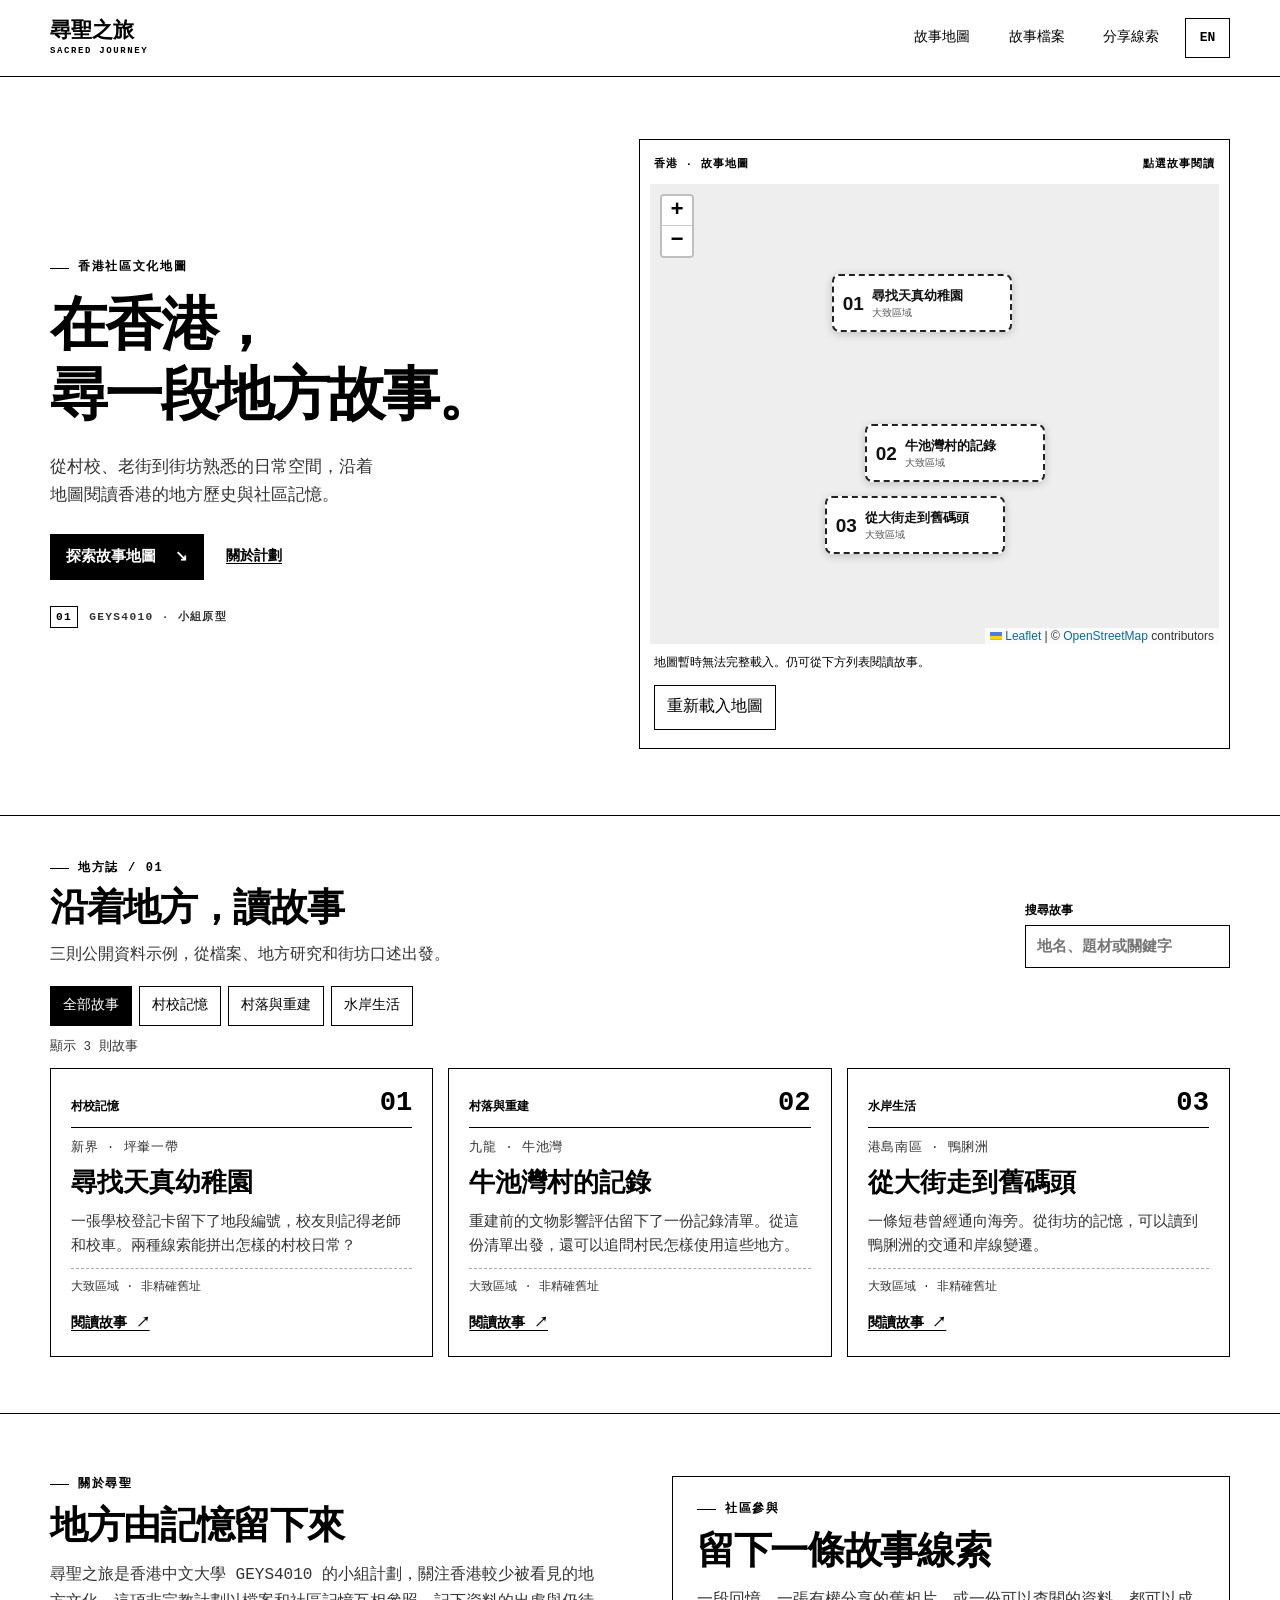
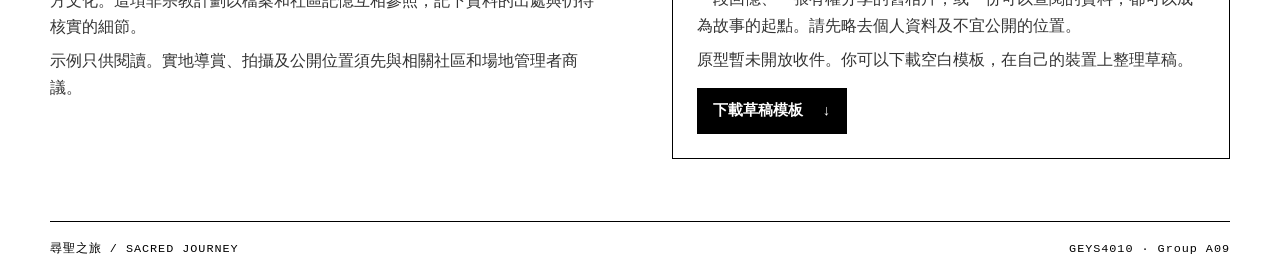
==== index.html @ 9078824d "Show sourced approximate story areas with readable map labels" ====
<!doctype html>
<html lang="zh-Hant-HK">
<head>
  <meta charset="utf-8">
  <meta name="viewport" content="width=device-width,initial-scale=1">
  <meta name="description" content="尋聖之旅以故事地圖記錄香港的地方歷史與社區記憶。">
  <title>尋聖之旅 · Sacred Journey</title>
  <link rel="stylesheet" href="./vendor/leaflet/leaflet.css?v=20261117-map3">
  <link rel="stylesheet" href="./styles.css?v=20261117-map3">
  <script src="./vendor/leaflet/leaflet.js?v=20261117-map3" defer></script>
  <script src="./app.js?v=20261117-map3" type="module"></script>
</head>
<body>
  <a class="skip" href="#main" data-copy="skip">跳至內容</a>
  <header class="site-header" id="top">
    <div class="wrap header-inner">
      <a class="brand" href="#top">
        <span>尋聖之旅<small>SACRED JOURNEY</small></span>
      </a>
      <nav aria-label="主要導覽">
        <a href="#map" data-copy="navMap">故事地圖</a>
        <a href="#stories" data-copy="navStories">故事檔案</a>
        <a href="#contribute" data-copy="navContribute">分享線索</a>
      </nav>
      <button id="language" class="language" type="button" lang="en">EN</button>
    </div>
  </header>
  <main id="main">
    <div id="home-view">
    <section class="hero wrap">
      <div class="hero-copy">
        <p class="eyebrow"><span></span><span data-copy="eyebrow">香港社區文化地圖</span></p>
        <h1 data-copy="headline">在香港，<br>尋一段地方故事。</h1>
        <p class="intro" data-copy="intro">從村校、老街到街坊熟悉的日常空間，沿着地圖閱讀香港的地方歷史與社區記憶。</p>
        <div class="actions">
          <a class="primary" href="#map"><span data-copy="explore">探索故事地圖</span><span aria-hidden="true">↘</span></a>
          <a class="text-link" href="#about" data-copy="navAbout">關於計劃</a>
        </div>
        <p class="edition"><span>01</span><span data-copy="edition">GEYS4010 · 小組原型</span></p>
      </div>
      <figure id="map" class="atlas">
        <figcaption><span data-copy="mapCaption">香港 · 故事地圖</span><span>點選故事閱讀</span></figcaption>
        <div id="interactive-map" class="map-area" aria-label="香港故事地圖"></div>
        <p id="map-status" role="status">正在載入地圖與故事…</p>
        <button id="map-retry" type="button" hidden>重新載入地圖</button>
        <div class="map-footer">
          <p data-copy="mapNote">只展示已核實並可公開的位置。</p>
          <span data-copy="mapLimit">僅供閱讀</span>
        </div>
      </figure>
    </section>
    <section id="stories" class="archive">
      <div class="wrap">
        <p class="eyebrow"><span></span><span data-copy="archiveLabel">地方誌 / 01</span></p>
        <div class="section-head">
          <div><h2 data-copy="storiesTitle">沿着地方，讀故事</h2><p data-copy="storiesIntro">三則公開資料示例，從檔案、地方研究和街坊口述出發。</p></div>
          <label class="search-label"><span data-copy="search">搜尋故事</span><input id="search" type="search" placeholder="地名、題材或關鍵字"></label>
        </div>
        <div id="filters" class="filters" role="group" aria-label="故事分類"></div>
        <p id="result-count" class="result-count" role="status"></p>
        <div id="cards" class="cards"></div>
        <noscript>請啟用 JavaScript 以使用地圖與故事檔案。 Enable JavaScript to explore the map and archive.</noscript>
      </div>
    </section>
    <div class="wrap closing">
      <section id="about">
        <p class="eyebrow"><span></span><span data-copy="aboutLabel">關於尋聖</span></p>
        <h2 data-copy="aboutTitle">地方由記憶留下來</h2>
        <p data-copy="aboutBody">尋聖之旅是香港中文大學 GEYS4010 的小組計劃，關注香港較少被看見的地方文化。這項非宗教計劃以檔案和社區記憶互相參照，記下資料的出處與仍待核實的細節。</p>
        <p data-copy="visit">示例只供閱讀。實地導賞、拍攝及公開位置須先與相關社區和場地管理者商議。</p>
      </section>
      <section id="contribute" class="contribute">
        <p class="eyebrow"><span></span><span data-copy="contributeLabel">社區參與</span></p>
        <h2 data-copy="contributeTitle">留下一條故事線索</h2>
        <p data-copy="contributeBody">一段回憶、一張有權分享的舊相片，或一份可以查閱的資料，都可以成為故事的起點。請先略去個人資料及不宜公開的位置。</p>
        <p data-copy="contributeStatus">原型暫未開放收件。你可以下載空白模板，在自己的裝置上整理草稿。</p>
        <a id="template" class="primary" href="./assets/story-template-zh.txt" download><span data-copy="download">下載草稿模板</span><span aria-hidden="true">↓</span></a>
      </section>
    </div>
    </div>
    <section id="detail-view" class="wrap detail-view" hidden tabindex="-1"></section>
  </main>
  <footer class="wrap footer"><span>尋聖之旅 / SACRED JOURNEY</span><span>GEYS4010 · Group A09</span></footer>
</body>
</html>
---- vendor/leaflet/leaflet.css ----
/* required styles */

.leaflet-pane,
.leaflet-tile,
.leaflet-marker-icon,
.leaflet-marker-shadow,
.leaflet-tile-container,
.leaflet-pane > svg,
.leaflet-pane > canvas,
.leaflet-zoom-box,
.leaflet-image-layer,
.leaflet-layer {
	position: absolute;
	left: 0;
	top: 0;
	}
.leaflet-container {
	overflow: hidden;
	}
.leaflet-tile,
.leaflet-marker-icon,
.leaflet-marker-shadow {
	-webkit-user-select: none;
	   -moz-user-select: none;
	        user-select: none;
	  -webkit-user-drag: none;
	}
/* Prevents IE11 from highlighting tiles in blue */
.leaflet-tile::selection {
	background: transparent;
}
/* Safari renders non-retina tile on retina better with this, but Chrome is worse */
.leaflet-safari .leaflet-tile {
	image-rendering: -webkit-optimize-contrast;
	}
/* hack that prevents hw layers "stretching" when loading new tiles */
.leaflet-safari .leaflet-tile-container {
	width: 1600px;
	height: 1600px;
	-webkit-transform-origin: 0 0;
	}
.leaflet-marker-icon,
.leaflet-marker-shadow {
	display: block;
	}
/* .leaflet-container svg: reset svg max-width decleration shipped in Joomla! (joomla.org) 3.x */
/* .leaflet-container img: map is broken in FF if you have max-width: 100% on tiles */
.leaflet-container .leaflet-overlay-pane svg {
	max-width: none !important;
	max-height: none !important;
	}
.leaflet-container .leaflet-marker-pane img,
.leaflet-container .leaflet-shadow-pane img,
.leaflet-container .leaflet-tile-pane img,
.leaflet-container img.leaflet-image-layer,
.leaflet-container .leaflet-tile {
	max-width: none !important;
	max-height: none !important;
	width: auto;
	padding: 0;
	}

.leaflet-container img.leaflet-tile {
	/* See: https://bugs.chromium.org/p/chromium/issues/detail?id=600120 */
	mix-blend-mode: plus-lighter;
}

.leaflet-container.leaflet-touch-zoom {
	-ms-touch-action: pan-x pan-y;
	touch-action: pan-x pan-y;
	}
.leaflet-container.leaflet-touch-drag {
	-ms-touch-action: pinch-zoom;
	/* Fallback for FF which doesn't support pinch-zoom */
	touch-action: none;
	touch-action: pinch-zoom;
}
.leaflet-container.leaflet-touch-drag.leaflet-touch-zoom {
	-ms-touch-action: none;
	touch-action: none;
}
.leaflet-container {
	-webkit-tap-highlight-color: transparent;
}
.leaflet-container a {
	-webkit-tap-highlight-color: rgba(51, 181, 229, 0.4);
}
.leaflet-tile {
	filter: inherit;
	visibility: hidden;
	}
.leaflet-tile-loaded {
	visibility: inherit;
	}
.leaflet-zoom-box {
	width: 0;
	height: 0;
	-moz-box-sizing: border-box;
	     box-sizing: border-box;
	z-index: 800;
	}
/* workaround for https://bugzilla.mozilla.org/show_bug.cgi?id=888319 */
.leaflet-overlay-pane svg {
	-moz-user-select: none;
	}

.leaflet-pane         { z-index: 400; }

.leaflet-tile-pane    { z-index: 200; }
.leaflet-overlay-pane { z-index: 400; }
.leaflet-shadow-pane  { z-index: 500; }
.leaflet-marker-pane  { z-index: 600; }
.leaflet-tooltip-pane   { z-index: 650; }
.leaflet-popup-pane   { z-index: 700; }

.leaflet-map-pane canvas { z-index: 100; }
.leaflet-map-pane svg    { z-index: 200; }

.leaflet-vml-shape {
	width: 1px;
	height: 1px;
	}
.lvml {
	behavior: url(#default#VML);
	display: inline-block;
	position: absolute;
	}


/* control positioning */

.leaflet-control {
	position: relative;
	z-index: 800;
	pointer-events: visiblePainted; /* IE 9-10 doesn't have auto */
	pointer-events: auto;
	}
.leaflet-top,
.leaflet-bottom {
	position: absolute;
	z-index: 1000;
	pointer-events: none;
	}
.leaflet-top {
	top: 0;
	}
.leaflet-right {
	right: 0;
	}
.leaflet-bottom {
	bottom: 0;
	}
.leaflet-left {
	left: 0;
	}
.leaflet-control {
	float: left;
	clear: both;
	}
.leaflet-right .leaflet-control {
	float: right;
	}
.leaflet-top .leaflet-control {
	margin-top: 10px;
	}
.leaflet-bottom .leaflet-control {
	margin-bottom: 10px;
	}
.leaflet-left .leaflet-control {
	margin-left: 10px;
	}
.leaflet-right .leaflet-control {
	margin-right: 10px;
	}


/* zoom and fade animations */

.leaflet-fade-anim .leaflet-popup {
	opacity: 0;
	-webkit-transition: opacity 0.2s linear;
	   -moz-transition: opacity 0.2s linear;
	        transition: opacity 0.2s linear;
	}
.leaflet-fade-anim .leaflet-map-pane .leaflet-popup {
	opacity: 1;
	}
.leaflet-zoom-animated {
	-webkit-transform-origin: 0 0;
	    -ms-transform-origin: 0 0;
	        transform-origin: 0 0;
	}
svg.leaflet-zoom-animated {
	will-change: transform;
}

.leaflet-zoom-anim .leaflet-zoom-animated {
	-webkit-transition: -webkit-transform 0.25s cubic-bezier(0,0,0.25,1);
	   -moz-transition:    -moz-transform 0.25s cubic-bezier(0,0,0.25,1);
	        transition:         transform 0.25s cubic-bezier(0,0,0.25,1);
	}
.leaflet-zoom-anim .leaflet-tile,
.leaflet-pan-anim .leaflet-tile {
	-webkit-transition: none;
	   -moz-transition: none;
	        transition: none;
	}

.leaflet-zoom-anim .leaflet-zoom-hide {
	visibility: hidden;
	}


/* cursors */

.leaflet-interactive {
	cursor: pointer;
	}
.leaflet-grab {
	cursor: -webkit-grab;
	cursor:    -moz-grab;
	cursor:         grab;
	}
.leaflet-crosshair,
.leaflet-crosshair .leaflet-interactive {
	cursor: crosshair;
	}
.leaflet-popup-pane,
.leaflet-control {
	cursor: auto;
	}
.leaflet-dragging .leaflet-grab,
.leaflet-dragging .leaflet-grab .leaflet-interactive,
.leaflet-dragging .leaflet-marker-draggable {
	cursor: move;
	cursor: -webkit-grabbing;
	cursor:    -moz-grabbing;
	cursor:         grabbing;
	}

/* marker & overlays interactivity */
.leaflet-marker-icon,
.leaflet-marker-shadow,
.leaflet-image-layer,
.leaflet-pane > svg path,
.leaflet-tile-container {
	pointer-events: none;
	}

.leaflet-marker-icon.leaflet-interactive,
.leaflet-image-layer.leaflet-interactive,
.leaflet-pane > svg path.leaflet-interactive,
svg.leaflet-image-layer.leaflet-interactive path {
	pointer-events: visiblePainted; /* IE 9-10 doesn't have auto */
	pointer-events: auto;
	}

/* visual tweaks */

.leaflet-container {
	background: #ddd;
	outline-offset: 1px;
	}
.leaflet-container a {
	color: #0078A8;
	}
.leaflet-zoom-box {
	border: 2px dotted #38f;
	background: rgba(255,255,255,0.5);
	}


/* general typography */
.leaflet-container {
	font-family: "Helvetica Neue", Arial, Helvetica, sans-serif;
	font-size: 12px;
	font-size: 0.75rem;
	line-height: 1.5;
	}


/* general toolbar styles */

.leaflet-bar {
	box-shadow: 0 1px 5px rgba(0,0,0,0.65);
	border-radius: 4px;
	}
.leaflet-bar a {
	background-color: #fff;
	border-bottom: 1px solid #ccc;
	width: 26px;
	height: 26px;
	line-height: 26px;
	display: block;
	text-align: center;
	text-decoration: none;
	color: black;
	}
.leaflet-bar a,
.leaflet-control-layers-toggle {
	background-position: 50% 50%;
	background-repeat: no-repeat;
	display: block;
	}
.leaflet-bar a:hover,
.leaflet-bar a:focus {
	background-color: #f4f4f4;
	}
.leaflet-bar a:first-child {
	border-top-left-radius: 4px;
	border-top-right-radius: 4px;
	}
.leaflet-bar a:last-child {
	border-bottom-left-radius: 4px;
	border-bottom-right-radius: 4px;
	border-bottom: none;
	}
.leaflet-bar a.leaflet-disabled {
	cursor: default;
	background-color: #f4f4f4;
	color: #bbb;
	}

.leaflet-touch .leaflet-bar a {
	width: 30px;
	height: 30px;
	line-height: 30px;
	}
.leaflet-touch .leaflet-bar a:first-child {
	border-top-left-radius: 2px;
	border-top-right-radius: 2px;
	}
.leaflet-touch .leaflet-bar a:last-child {
	border-bottom-left-radius: 2px;
	border-bottom-right-radius: 2px;
	}

/* zoom control */

.leaflet-control-zoom-in,
.leaflet-control-zoom-out {
	font: bold 18px 'Lucida Console', Monaco, monospace;
	text-indent: 1px;
	}

.leaflet-touch .leaflet-control-zoom-in, .leaflet-touch .leaflet-control-zoom-out  {
	font-size: 22px;
	}


/* layers control */

.leaflet-control-layers {
	box-shadow: 0 1px 5px rgba(0,0,0,0.4);
	background: #fff;
	border-radius: 5px;
	}
.leaflet-control-layers-toggle {
	background-image: url(images/layers.png);
	width: 36px;
	height: 36px;
	}
.leaflet-retina .leaflet-control-layers-toggle {
	background-image: url(images/layers-2x.png);
	background-size: 26px 26px;
	}
.leaflet-touch .leaflet-control-layers-toggle {
	width: 44px;
	height: 44px;
	}
.leaflet-control-layers .leaflet-control-layers-list,
.leaflet-control-layers-expanded .leaflet-control-layers-toggle {
	display: none;
	}
.leaflet-control-layers-expanded .leaflet-control-layers-list {
	display: block;
	position: relative;
	}
.leaflet-control-layers-expanded {
	padding: 6px 10px 6px 6px;
	color: #333;
	background: #fff;
	}
.leaflet-control-layers-scrollbar {
	overflow-y: scroll;
	overflow-x: hidden;
	padding-right: 5px;
	}
.leaflet-control-layers-selector {
	margin-top: 2px;
	position: relative;
	top: 1px;
	}
.leaflet-control-layers label {
	display: block;
	font-size: 13px;
	font-size: 1.08333em;
	}
.leaflet-control-layers-separator {
	height: 0;
	border-top: 1px solid #ddd;
	margin: 5px -10px 5px -6px;
	}

/* Default icon URLs */
.leaflet-default-icon-path { /* used only in path-guessing heuristic, see L.Icon.Default */
	background-image: url(images/marker-icon.png);
	}


/* attribution and scale controls */

.leaflet-container .leaflet-control-attribution {
	background: #fff;
	background: rgba(255, 255, 255, 0.8);
	margin: 0;
	}
.leaflet-control-attribution,
.leaflet-control-scale-line {
	padding: 0 5px;
	color: #333;
	line-height: 1.4;
	}
.leaflet-control-attribution a {
	text-decoration: none;
	}
.leaflet-control-attribution a:hover,
.leaflet-control-attribution a:focus {
	text-decoration: underline;
	}
.leaflet-attribution-flag {
	display: inline !important;
	vertical-align: baseline !important;
	width: 1em;
	height: 0.6669em;
	}
.leaflet-left .leaflet-control-scale {
	margin-left: 5px;
	}
.leaflet-bottom .leaflet-control-scale {
	margin-bottom: 5px;
	}
.leaflet-control-scale-line {
	border: 2px solid #777;
	border-top: none;
	line-height: 1.1;
	padding: 2px 5px 1px;
	white-space: nowrap;
	-moz-box-sizing: border-box;
	     box-sizing: border-box;
	background: rgba(255, 255, 255, 0.8);
	text-shadow: 1px 1px #fff;
	}
.leaflet-control-scale-line:not(:first-child) {
	border-top: 2px solid #777;
	border-bottom: none;
	margin-top: -2px;
	}
.leaflet-control-scale-line:not(:first-child):not(:last-child) {
	border-bottom: 2px solid #777;
	}

.leaflet-touch .leaflet-control-attribution,
.leaflet-touch .leaflet-control-layers,
.leaflet-touch .leaflet-bar {
	box-shadow: none;
	}
.leaflet-touch .leaflet-control-layers,
.leaflet-touch .leaflet-bar {
	border: 2px solid rgba(0,0,0,0.2);
	background-clip: padding-box;
	}


/* popup */

.leaflet-popup {
	position: absolute;
	text-align: center;
	margin-bottom: 20px;
	}
.leaflet-popup-content-wrapper {
	padding: 1px;
	text-align: left;
	border-radius: 12px;
	}
.leaflet-popup-content {
	margin: 13px 24px 13px 20px;
	line-height: 1.3;
	font-size: 13px;
	font-size: 1.08333em;
	min-height: 1px;
	}
.leaflet-popup-content p {
	margin: 17px 0;
	margin: 1.3em 0;
	}
.leaflet-popup-tip-container {
	width: 40px;
	height: 20px;
	position: absolute;
	left: 50%;
	margin-top: -1px;
	margin-left: -20px;
	overflow: hidden;
	pointer-events: none;
	}
.leaflet-popup-tip {
	width: 17px;
	height: 17px;
	padding: 1px;

	margin: -10px auto 0;
	pointer-events: auto;

	-webkit-transform: rotate(45deg);
	   -moz-transform: rotate(45deg);
	    -ms-transform: rotate(45deg);
	        transform: rotate(45deg);
	}
.leaflet-popup-content-wrapper,
.leaflet-popup-tip {
	background: white;
	color: #333;
	box-shadow: 0 3px 14px rgba(0,0,0,0.4);
	}
.leaflet-container a.leaflet-popup-close-button {
	position: absolute;
	top: 0;
	right: 0;
	border: none;
	text-align: center;
	width: 24px;
	height: 24px;
	font: 16px/24px Tahoma, Verdana, sans-serif;
	color: #757575;
	text-decoration: none;
	background: transparent;
	}
.leaflet-container a.leaflet-popup-close-button:hover,
.leaflet-container a.leaflet-popup-close-button:focus {
	color: #585858;
	}
.leaflet-popup-scrolled {
	overflow: auto;
	}

.leaflet-oldie .leaflet-popup-content-wrapper {
	-ms-zoom: 1;
	}
.leaflet-oldie .leaflet-popup-tip {
	width: 24px;
	margin: 0 auto;

	-ms-filter: "progid:DXImageTransform.Microsoft.Matrix(M11=0.70710678, M12=0.70710678, M21=-0.70710678, M22=0.70710678)";
	filter: progid:DXImageTransform.Microsoft.Matrix(M11=0.70710678, M12=0.70710678, M21=-0.70710678, M22=0.70710678);
	}

.leaflet-oldie .leaflet-control-zoom,
.leaflet-oldie .leaflet-control-layers,
.leaflet-oldie .leaflet-popup-content-wrapper,
.leaflet-oldie .leaflet-popup-tip {
	border: 1px solid #999;
	}


/* div icon */

.leaflet-div-icon {
	background: #fff;
	border: 1px solid #666;
	}


/* Tooltip */
/* Base styles for the element that has a tooltip */
.leaflet-tooltip {
	position: absolute;
	padding: 6px;
	background-color: #fff;
	border: 1px solid #fff;
	border-radius: 3px;
	color: #222;
	white-space: nowrap;
	-webkit-user-select: none;
	-moz-user-select: none;
	-ms-user-select: none;
	user-select: none;
	pointer-events: none;
	box-shadow: 0 1px 3px rgba(0,0,0,0.4);
	}
.leaflet-tooltip.leaflet-interactive {
	cursor: pointer;
	pointer-events: auto;
	}
.leaflet-tooltip-top:before,
.leaflet-tooltip-bottom:before,
.leaflet-tooltip-left:before,
.leaflet-tooltip-right:before {
	position: absolute;
	pointer-events: none;
	border: 6px solid transparent;
	background: transparent;
	content: "";
	}

/* Directions */

.leaflet-tooltip-bottom {
	margin-top: 6px;
}
.leaflet-tooltip-top {
	margin-top: -6px;
}
.leaflet-tooltip-bottom:before,
.leaflet-tooltip-top:before {
	left: 50%;
	margin-left: -6px;
	}
.leaflet-tooltip-top:before {
	bottom: 0;
	margin-bottom: -12px;
	border-top-color: #fff;
	}
.leaflet-tooltip-bottom:before {
	top: 0;
	margin-top: -12px;
	margin-left: -6px;
	border-bottom-color: #fff;
	}
.leaflet-tooltip-left {
	margin-left: -6px;
}
.leaflet-tooltip-right {
	margin-left: 6px;
}
.leaflet-tooltip-left:before,
.leaflet-tooltip-right:before {
	top: 50%;
	margin-top: -6px;
	}
.leaflet-tooltip-left:before {
	right: 0;
	margin-right: -12px;
	border-left-color: #fff;
	}
.leaflet-tooltip-right:before {
	left: 0;
	margin-left: -12px;
	border-right-color: #fff;
	}

/* Printing */

@media print {
	/* Prevent printers from removing background-images of controls. */
	.leaflet-control {
		-webkit-print-color-adjust: exact;
		print-color-adjust: exact;
		}
	}
---- styles.css ----
:root {
  color-scheme: light;
  --paper: #fff;
  --ink: #000;
  --muted: #333;
  --green: #000;
  --rust: #000;
  --line: #000;
  --serif: ui-monospace, "SF Mono", Menlo, "PingFang TC", monospace;
  --sans: ui-monospace, "SF Mono", Menlo, "PingFang TC", monospace;
}
* { box-sizing: border-box; }
html { scroll-behavior: smooth; }
body { margin: 0; background: var(--paper); color: var(--ink); font: 16px/1.65 var(--sans); }
h1, h2, h3, p, figure { margin: 0; }
h1, h2, h3 { font-family: var(--serif); line-height: 1.22; }
a { color: inherit; text-underline-offset: .24em; }
a:hover { color: var(--rust); }
button, input { font: inherit; color: inherit; }
button { cursor: pointer; }
:focus-visible { outline: 3px solid var(--rust); outline-offset: 4px; }
.wrap { width: min(1240px, calc(100% - 100px)); margin-inline: auto; }
.skip { position: fixed; left: 1rem; top: -5rem; z-index: 3; background: white; padding: .5rem; }
.skip:focus { top: 1rem; }
.site-header { border-bottom: 1px solid var(--line); }
.header-inner { display: flex; align-items: center; gap: 26px; min-height: 76px; }
.brand { display: flex; gap: 10px; align-items: center; margin-right: auto; font: bold 21px/1 var(--serif); text-decoration: none; }
.brand small { display: block; margin-top: 5px; font: 700 9px/1 var(--sans); letter-spacing: .18em; }
nav { display: flex; align-items: center; gap: clamp(16px, 3vw, 46px); font-size: .9rem; }
nav a { text-decoration: none; }
.language { min-width: 45px; min-height: 40px; border: 1px solid var(--line); border-radius: 0; background: transparent; font-weight: 700; font-size: .81rem; }
.language:hover, .filters button:hover { border-color: var(--green); }
.hero { padding-block: 62px 66px; display: grid; align-items: center; gap: clamp(28px, 4vw, 68px); grid-template-columns: 1fr 1.1fr; }
.eyebrow { display: flex; align-items: center; gap: 9px; font: 700 .75rem/1.45 var(--sans); letter-spacing: .14em; color: var(--rust); }
.eyebrow > span:first-child { width: 19px; height: 1px; background: currentColor; flex: none; }
h1 { font-size: clamp(2.1rem, 4.5vw, 4.45rem); letter-spacing: -.045em; margin-block: 17px 20px; white-space: pre-line; }
:lang(en) h1 { font-size: clamp(2.8rem, 5.8vw, 5.65rem); line-height: .99; }
.intro { color: var(--muted); max-width: 33ch; font-size: clamp(1rem, 1.3vw, 1.17rem); }
.actions { display: flex; align-items: center; gap: 22px; flex-wrap: wrap; margin-block: 25px 26px; }
.primary { display: inline-flex; align-items: center; justify-content: space-between; gap: 19px; min-height: 46px; background: var(--green); color: #fff; border-radius: 0; padding: 9px 16px; text-decoration: none; font-size: .92rem; font-weight: 660; }
.primary:hover { background: #333; color: white; }
.text-link { font-weight: 640; font-size: .9rem; }
.edition { display: flex; gap: 11px; align-items: center; color: var(--muted); font: 650 .7rem/1.45 var(--sans); letter-spacing: .12em; }
.edition span:first-child { color: var(--rust); border: 1px solid var(--line); padding: 2px 5px; }
.atlas { border: 1px solid #000; border-radius: 0; padding: 10px; background: #fff; box-shadow: none; }
.atlas figcaption, .map-footer { display: flex; justify-content: space-between; align-items: center; gap: 12px; padding: 5px 4px 11px; font-size: .7rem; font-weight: 700; letter-spacing: .09em; }
.map-area { position: relative; background: #fff; }
.map-area img { display: block; width: 100%; height: auto; }
.map-footer { padding-block: 10px 3px; letter-spacing: .04em; font-weight: 550; color: var(--muted); }
.map-footer > span { text-align: end; }
.region, .north-arrow { position: absolute; font-size: clamp(.65rem, 1.1vw, .84rem); font-weight: 720; color: #000; text-shadow: 0 0 3px #fff; }
.north { top: 17%; left: 33%; }
.central { top: 47%; left: 53%; }
.island { top: 75%; left: 65%; }
.water { top: 65%; left: 39%; font-style: italic; }
.north-arrow { top: 5%; right: 4%; text-align: center; line-height: 1.2; }
.pin { position: absolute; left: var(--x); top: var(--y); transform: translate(-50%, -50%); display: grid; place-items: center; width: 38px; height: 38px; border: 2px solid #fff; border-radius: 50%; background: var(--rust); color: white; text-decoration: none; font: 700 .78rem/1 var(--sans); box-shadow: none; }
.pin:hover { background: var(--green); color: white; }
.archive { padding-block: 44px 56px; border-block: 1px solid #000; background: #fff; }
.section-head { display: flex; justify-content: space-between; gap: 24px; align-items: end; margin-top: 10px; }
h2 { font-size: clamp(1.75rem, 3vw, 2.8rem); letter-spacing: -.035em; }
.section-head p, .closing p:not(.eyebrow) { color: var(--muted); margin-top: 8px; }
.search-label { display: grid; gap: 4px; font-size: .77rem; font-weight: 650; }
input { width: min(19rem, 100%); min-height: 43px; border: 1px solid #000; border-radius: 0; padding: .45rem .7rem; background: #fff; font-size: .93rem; }
.filters { display: flex; flex-wrap: wrap; gap: 7px; margin-top: 18px; }
.filters button { border: 1px solid #000; border-radius: 0; background: transparent; padding: 6px 12px; min-height: 40px; font-size: .85rem; }
.filters button[aria-pressed="true"] { background: var(--green); border-color: var(--green); color: #fff; }
.result-count { margin-block: 11px 10px; font-size: .79rem; color: var(--muted); }
.cards { display: grid; grid-template-columns: repeat(3, minmax(0, 1fr)); gap: 15px; }
.story-card { display: flex; flex-direction: column; gap: 10px; background: #fff; border: 1px solid var(--line); border-radius: 0; padding: 20px; }
.story-card h3 { font-size: clamp(1.25rem, 2vw, 1.8rem); }
.story-card h3 a { text-decoration: none; }
.story-card > p:not(.area) { color: var(--muted); font-size: .92rem; }
.card-top { display: flex; justify-content: space-between; gap: 6px; align-items: baseline; border-bottom: 1px solid var(--line); padding-bottom: 9px; color: var(--rust); font-size: .78rem; font-weight: 700; }
.card-top span:last-child { font: bold 1.7rem/1 var(--serif); }
.area { color: var(--muted); font-size: .79rem; letter-spacing: .06em; }
.read { align-self: start; margin-top: auto; padding-top: 4px; font-size: .9rem; font-weight: 680; }
.closing { padding-block: 62px; display: grid; grid-template-columns: 1fr 1fr; gap: clamp(28px, 5vw, 90px); }
.closing h2 { margin-block: 12px 10px; }
.contribute { padding: 24px; border: 1px solid var(--line); border-radius: 0; background: #fff; }
.contribute .primary { margin-top: 14px; }
.footer { border-top: 1px solid var(--line); padding-block: 18px; display: flex; justify-content: space-between; gap: 10px; flex-wrap: wrap; font-size: .74rem; letter-spacing: .08em; }
dialog { width: min(630px, calc(100% - 28px)); max-height: calc(100% - 32px); border: 1px solid var(--line); border-radius: 0; background: var(--paper); color: var(--ink); padding: 0; }
dialog::backdrop { background: #000000b8; }
.dialog-inner { padding: clamp(20px, 5vw, 36px); }
.dialog-inner form { display: flex; justify-content: end; }
.close { background: transparent; border: 1px solid var(--line); border-radius: 0; padding: 6px 12px; min-height: 40px; }
#story-content > * + * { margin-top: 12px; }
.story-summary { font-weight: 650; }
.evidence { border-top: 1px solid var(--line); padding-top: 12px; }
.evidence h3 { font-size: 1.08rem; }
.evidence p { color: var(--muted); margin-top: 5px; }
.evidence a { display: inline-block; margin-top: 4px; }
@media (max-width: 930px) {
  .wrap { width: calc(100% - 48px); }
  .hero { gap: 25px; padding-block: 42px; }
}
@media (max-width: 720px) {
  .wrap { width: calc(100% - 32px); }
  .header-inner { display: grid; grid-template-columns: 1fr auto; gap: 8px; padding-block: 10px 8px; }
  .header-inner nav { grid-row: 2; grid-column: 1 / -1; padding-block: 4px; }
  .language { grid-row: 1; grid-column: 2; }
  .hero, .closing { grid-template-columns: 1fr; }
  .hero { padding-block: 33px; }
  .map-footer { font-size: .67rem; }
  .section-head { align-items: start; flex-direction: column; gap: 12px; }
  .search-label { width: 100%; }
  input { width: 100%; }
  .cards { grid-template-columns: 1fr; }
  .closing { padding-block: 35px; }
}
@media (prefers-reduced-motion: reduce) {
  html { scroll-behavior: auto; }
}

/* First map upgrade: retain the monochrome identity, never recolour map attribution. */
[hidden] { display: none !important; }
#interactive-map { height: 370px; width: 100%; z-index: 0; background: #eee; }
#interactive-map img { max-width: none; }
#map-status { padding: 10px 4px 3px; font-size: .8rem; }
#map-retry { margin: 8px 4px; padding: 8px 12px; border: 1px solid; background: white; }
.story-marker { border: 2px solid white; border-radius: 50%; background: #000; color: white; display: grid; place-items: center; font-weight: bold; box-shadow: 0 0 0 1px black; }
.story-marker.is-muted { background: #fff; color: #555; border-color: #555; box-shadow: none; }
.location-status { font-size: .75rem !important; border-top: 1px dashed #aaa; padding-top: 9px; }
.detail-view { max-width: 850px; padding-block: 38px 60px; }
.detail-view > * + * { margin-top: 20px; }
.detail-view h1, :lang(en) .detail-view h1 { font-size: clamp(2rem, 5vw, 3.5rem); line-height: 1.15; }
.detail-view h2 { font-size: 1.25rem; }
.detail-view .evidence { padding-top: 20px; }
.detail-view p, .detail-view a { overflow-wrap: anywhere; }
.leaflet-control-attribution { font-family: sans-serif; }
.leaflet-control-attribution a { color: #076ca1; }
@media(max-width:720px) { #interactive-map { height: 330px; } .leaflet-control-attribution { font-size: 10px; } }

/* Story-first presentation: keep legal attribution and zoom controls readable. */
#interactive-map { height:460px; }
#interactive-map .leaflet-tile-pane { filter:grayscale(1) saturate(0) opacity(.55); }
.story-label { display:flex; gap:8px; align-items:center; padding:6px 9px; background:#fff; color:#111; border:2px dashed #222; border-radius:7px; box-shadow:0 2px 8px #0003; line-height:1.25; }
.story-label b { font-size:19px; }
.story-label span { font-size:13px; text-align:left; }
.story-label small { display:block; font-size:10px; font-weight:400; margin-top:3px; color:#555; }
.story-label.is-muted { opacity:.45; }
.map-footer { display:none; }
#map-status { font-size:12px; font-weight:400; }
@media(max-width:720px) { #interactive-map { height:440px; } .atlas { padding:5px; } }
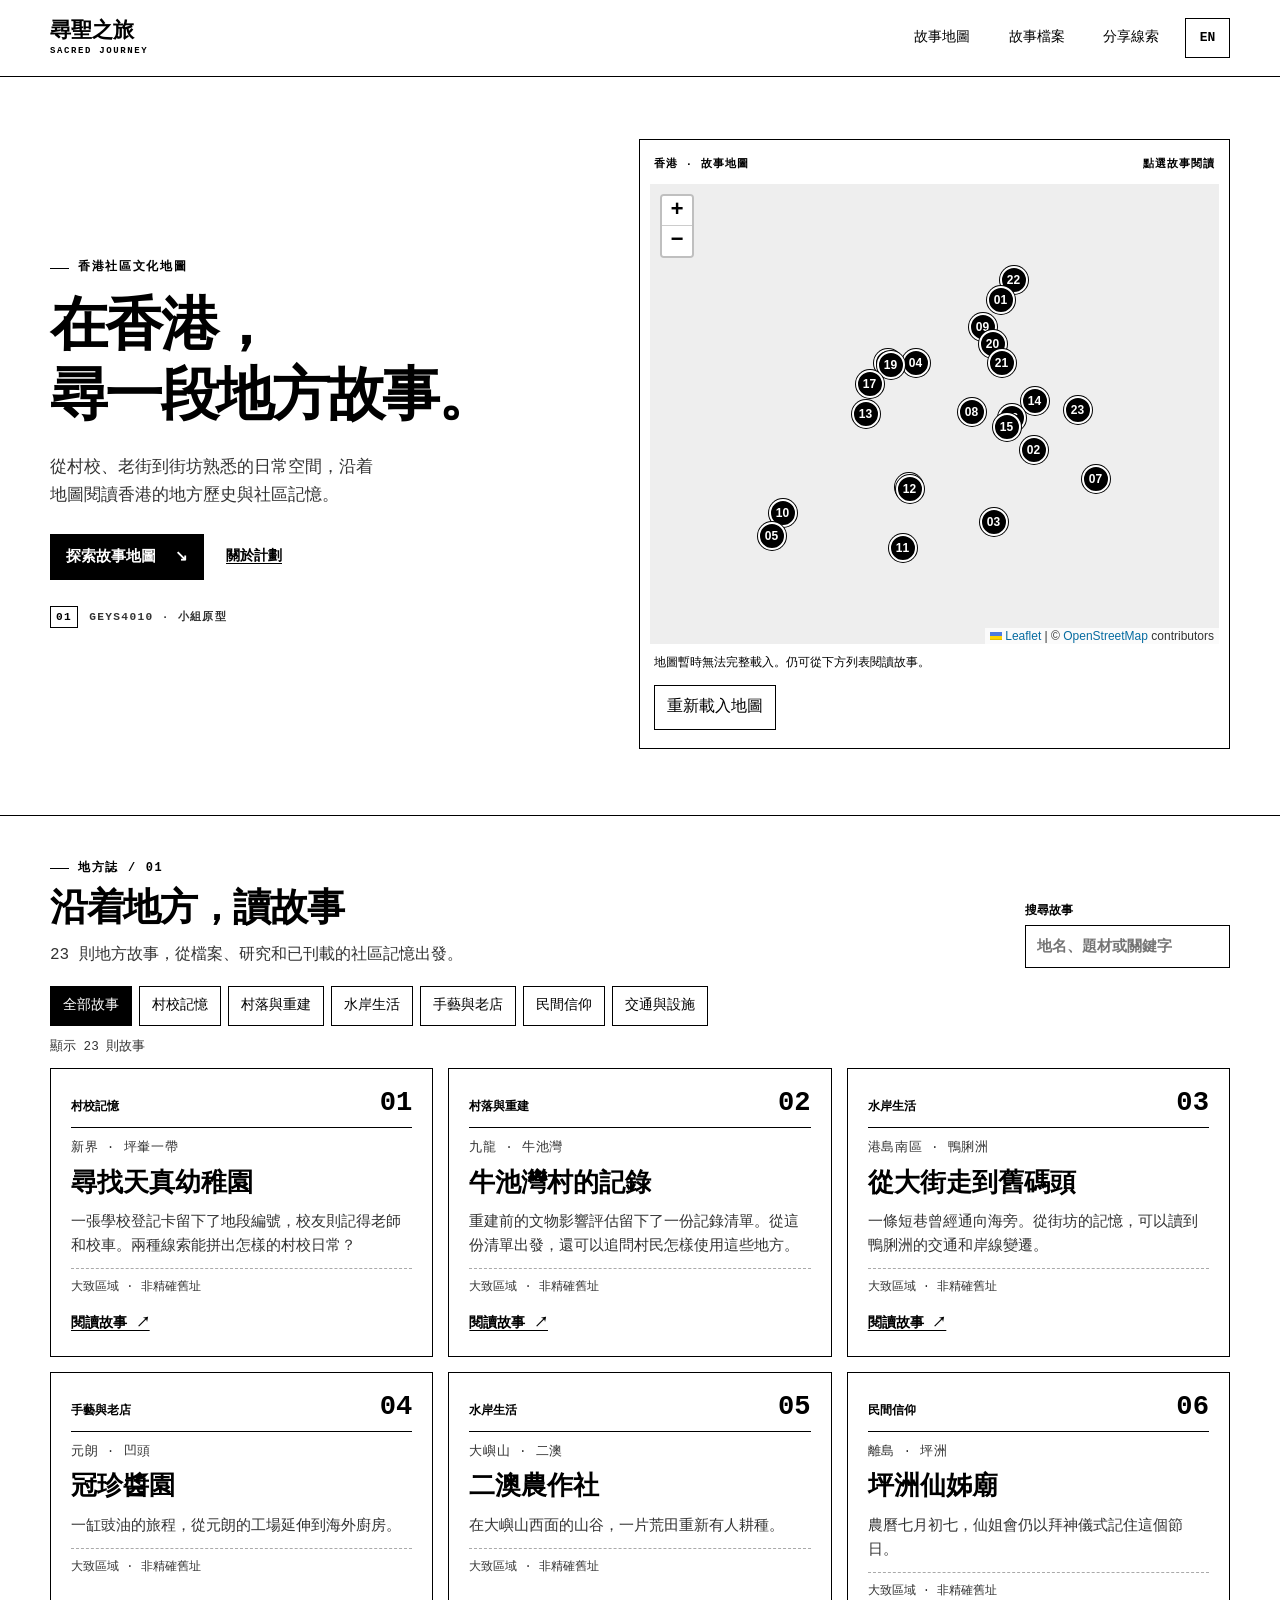
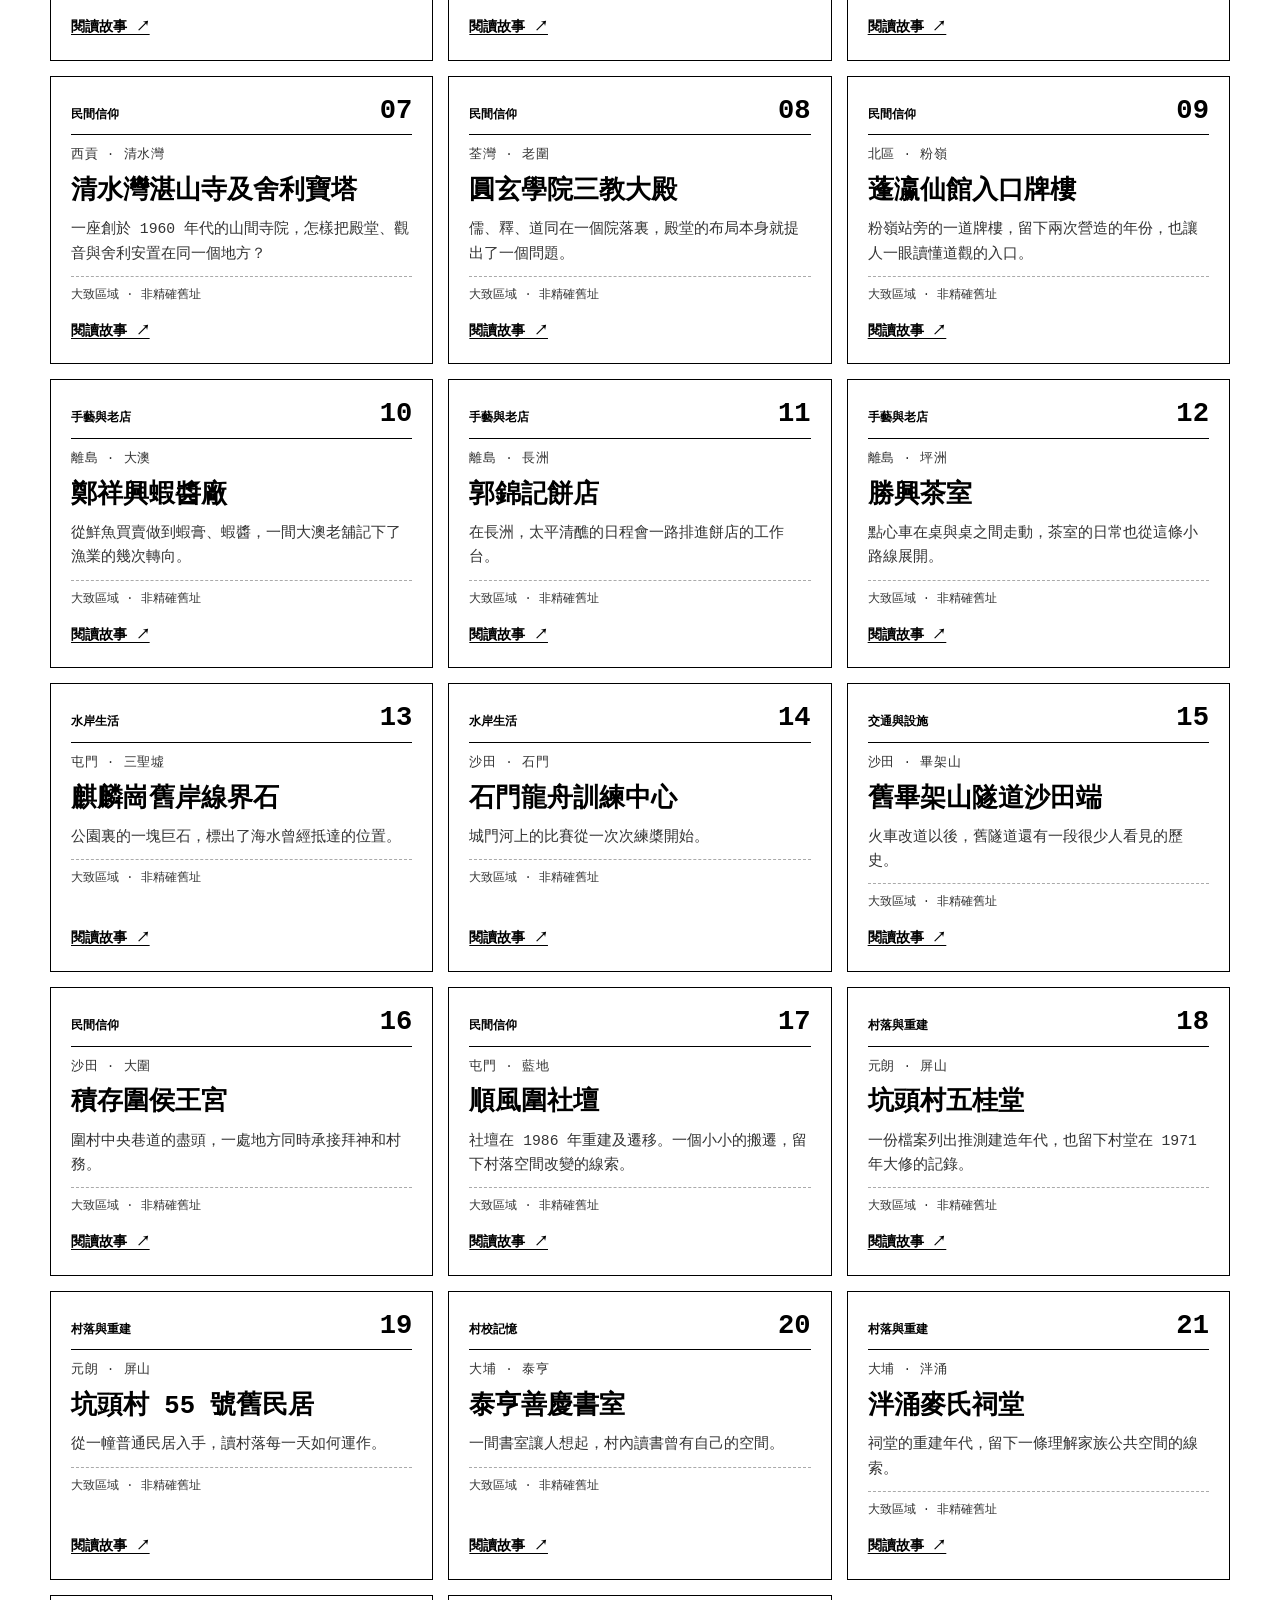
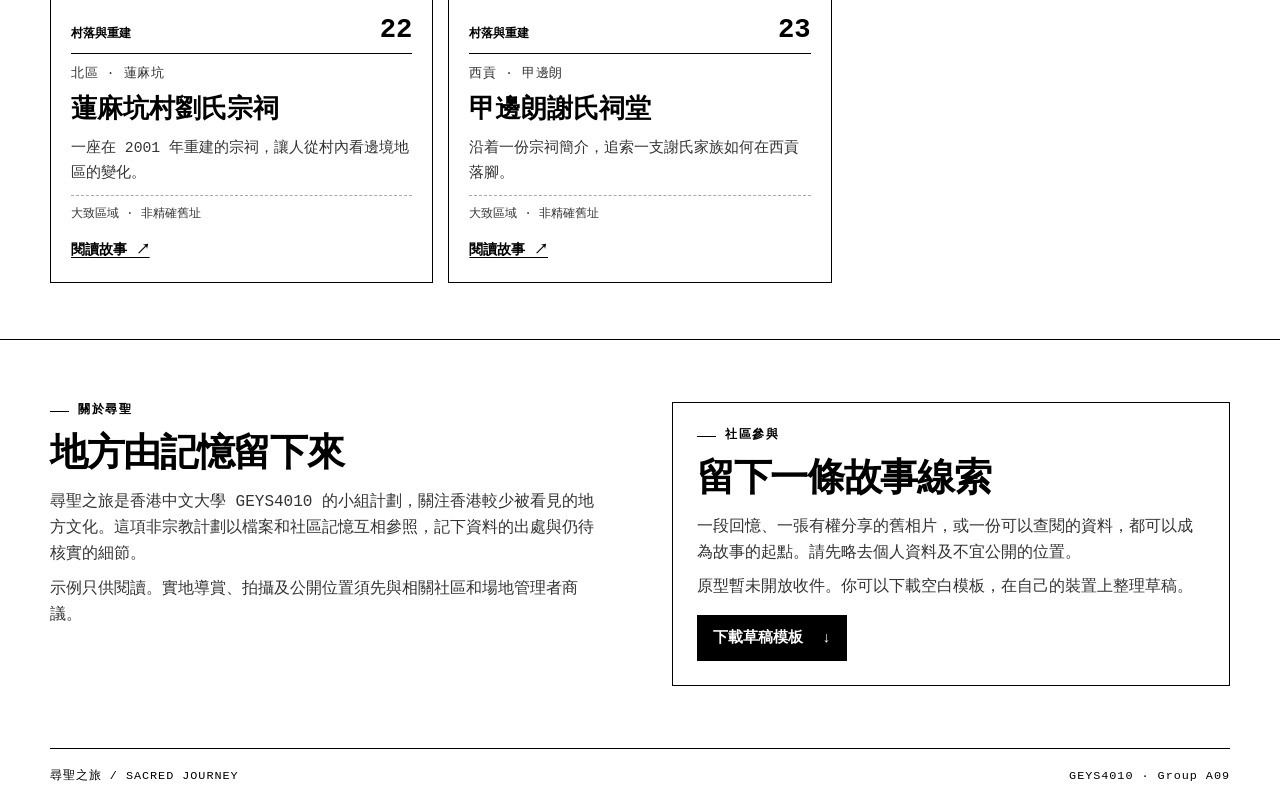
==== commit 7bd9c796: "Publish 20 bilingual stories and 23 map references" ====
--- a/index.html
+++ b/index.html
@@ -5,10 +5,10 @@
   <meta name="viewport" content="width=device-width,initial-scale=1">
   <meta name="description" content="尋聖之旅以故事地圖記錄香港的地方歷史與社區記憶。">
   <title>尋聖之旅 · Sacred Journey</title>
-  <link rel="stylesheet" href="./vendor/leaflet/leaflet.css?v=20261117-map3">
-  <link rel="stylesheet" href="./styles.css?v=20261117-map3">
-  <script src="./vendor/leaflet/leaflet.js?v=20261117-map3" defer></script>
-  <script src="./app.js?v=20261117-map3" type="module"></script>
+  <link rel="stylesheet" href="./vendor/leaflet/leaflet.css?v=20261119-stories23">
+  <link rel="stylesheet" href="./styles.css?v=20261119-stories23">
+  <script src="./vendor/leaflet/leaflet.js?v=20261119-stories23" defer></script>
+  <script src="./app.js?v=20261119-stories23" type="module"></script>
 </head>
 <body>
   <a class="skip" href="#main" data-copy="skip">跳至內容</a>
@@ -53,7 +53,7 @@
       <div class="wrap">
         <p class="eyebrow"><span></span><span data-copy="archiveLabel">地方誌 / 01</span></p>
         <div class="section-head">
-          <div><h2 data-copy="storiesTitle">沿着地方，讀故事</h2><p data-copy="storiesIntro">三則公開資料示例，從檔案、地方研究和街坊口述出發。</p></div>
+          <div><h2 data-copy="storiesTitle">沿着地方，讀故事</h2><p data-copy="storiesIntro">23 則地方故事，從檔案、研究和已刊載的社區記憶出發。</p></div>
           <label class="search-label"><span data-copy="search">搜尋故事</span><input id="search" type="search" placeholder="地名、題材或關鍵字"></label>
         </div>
         <div id="filters" class="filters" role="group" aria-label="故事分類"></div>
--- a/styles.css
+++ b/styles.css
@@ -143,3 +143,7 @@
 .map-footer { display:none; }
 #map-status { font-size:12px; font-weight:400; }
 @media(max-width:720px) { #interactive-map { height:440px; } .atlas { padding:5px; } }
+
+.detail-photo{margin:1.5rem 0 2rem}
+.detail-photo img{display:block;max-width:100%;max-height:32rem;width:auto;height:auto;border-radius:.6rem}
+.detail-photo figcaption,.detail-review-date{margin-top:.5rem;font-size:.8rem;line-height:1.6;overflow-wrap:anywhere}
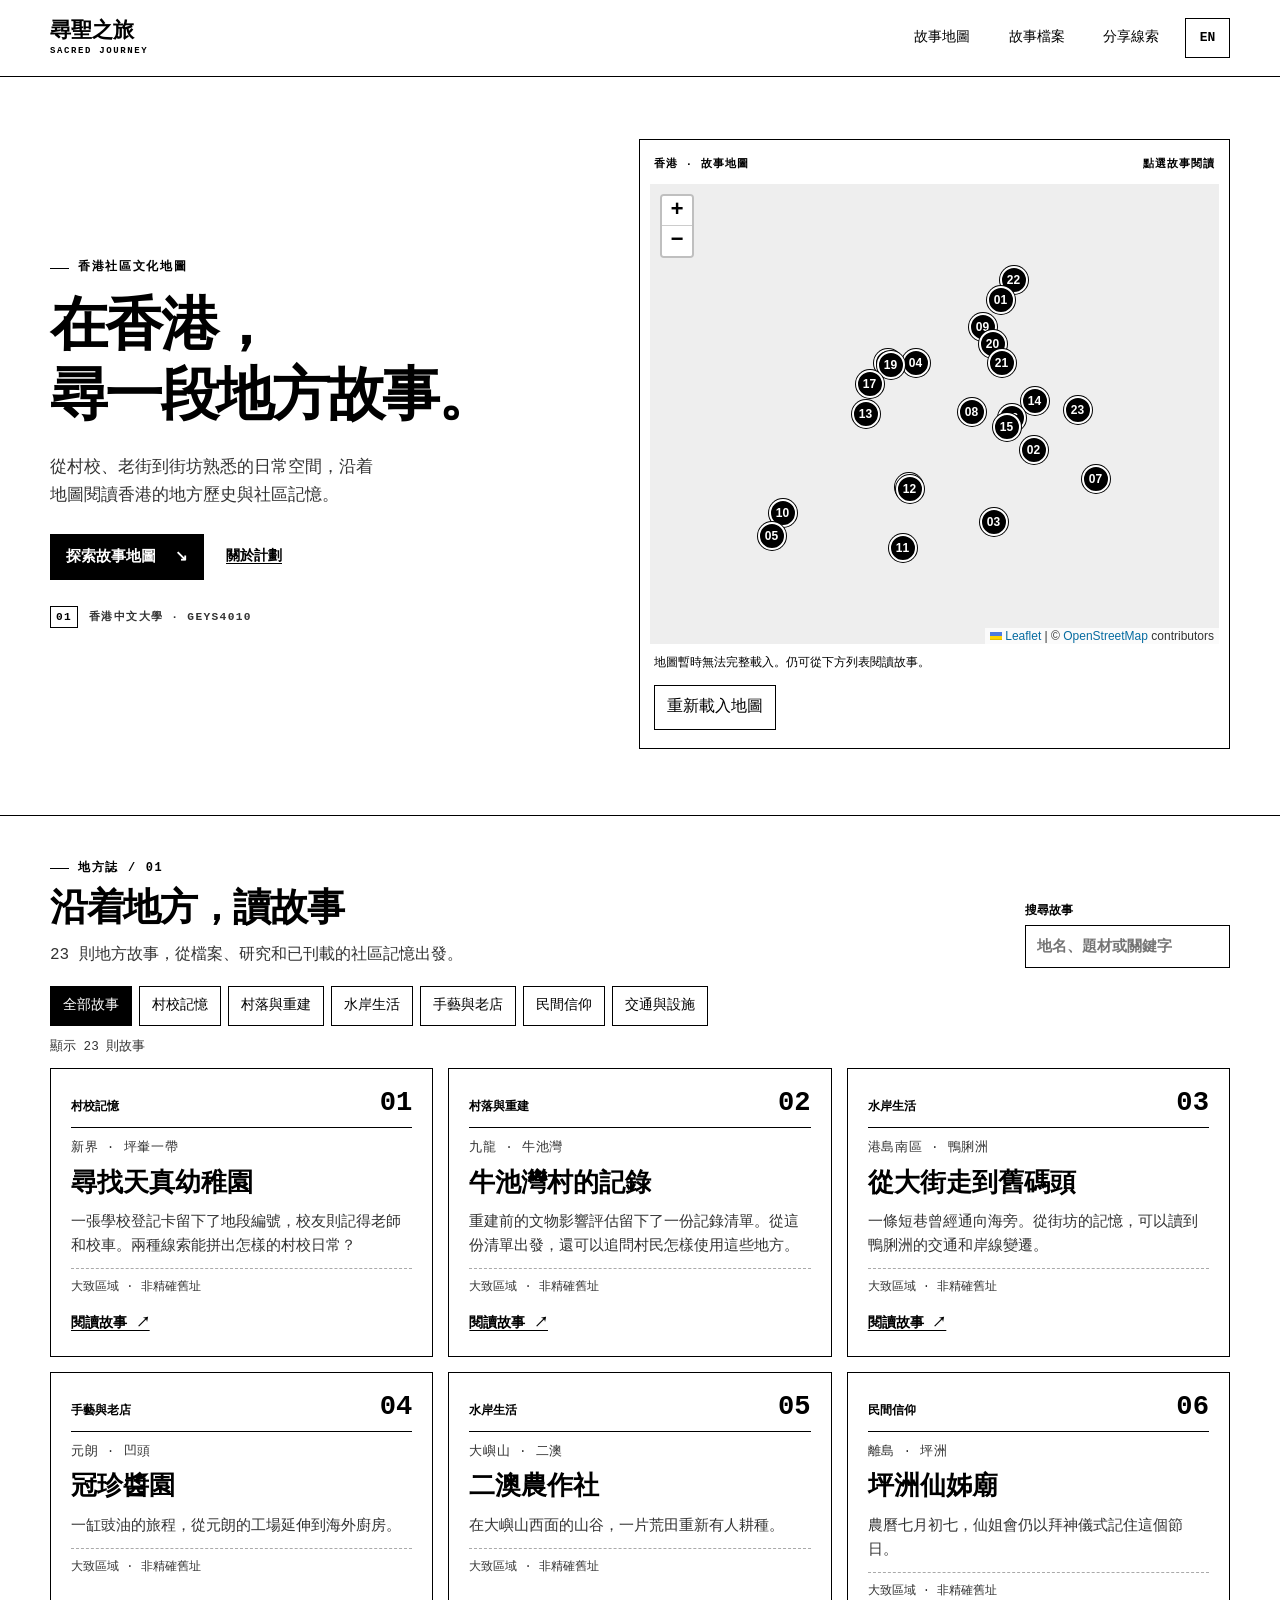
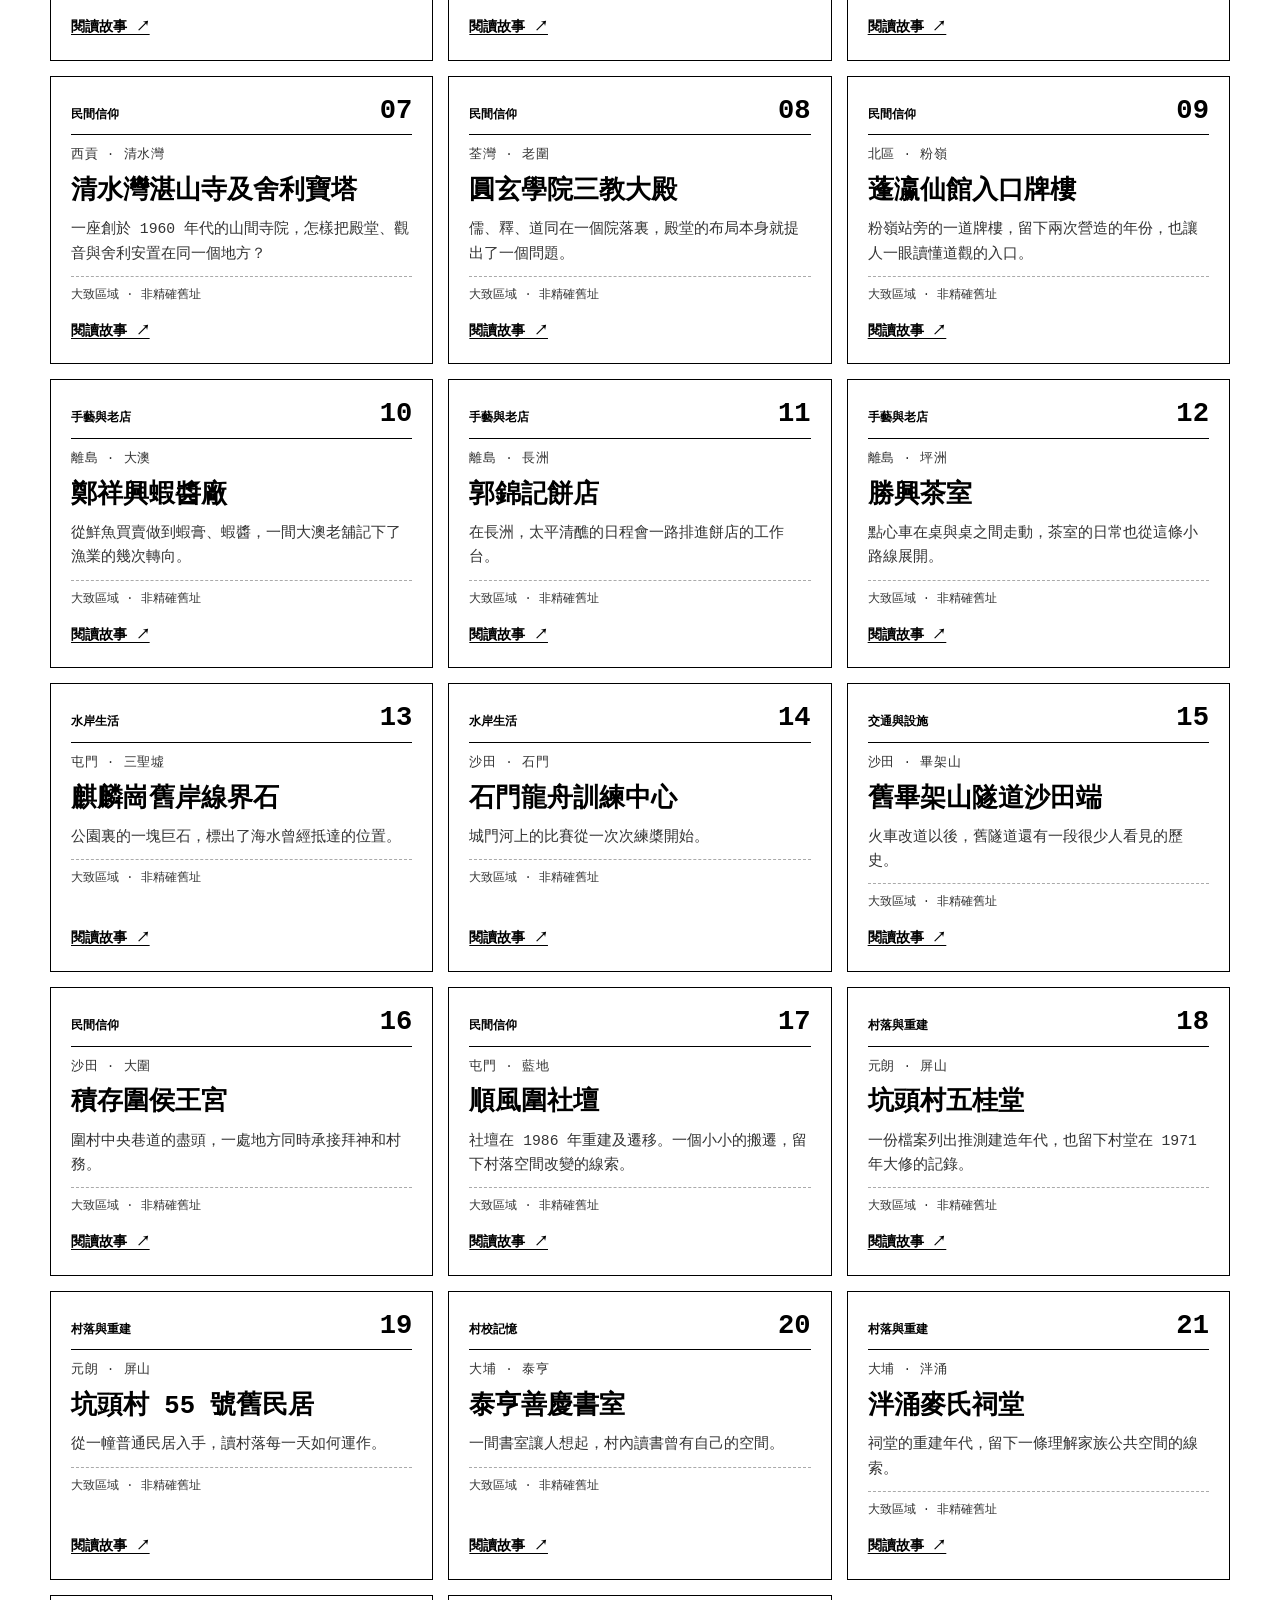
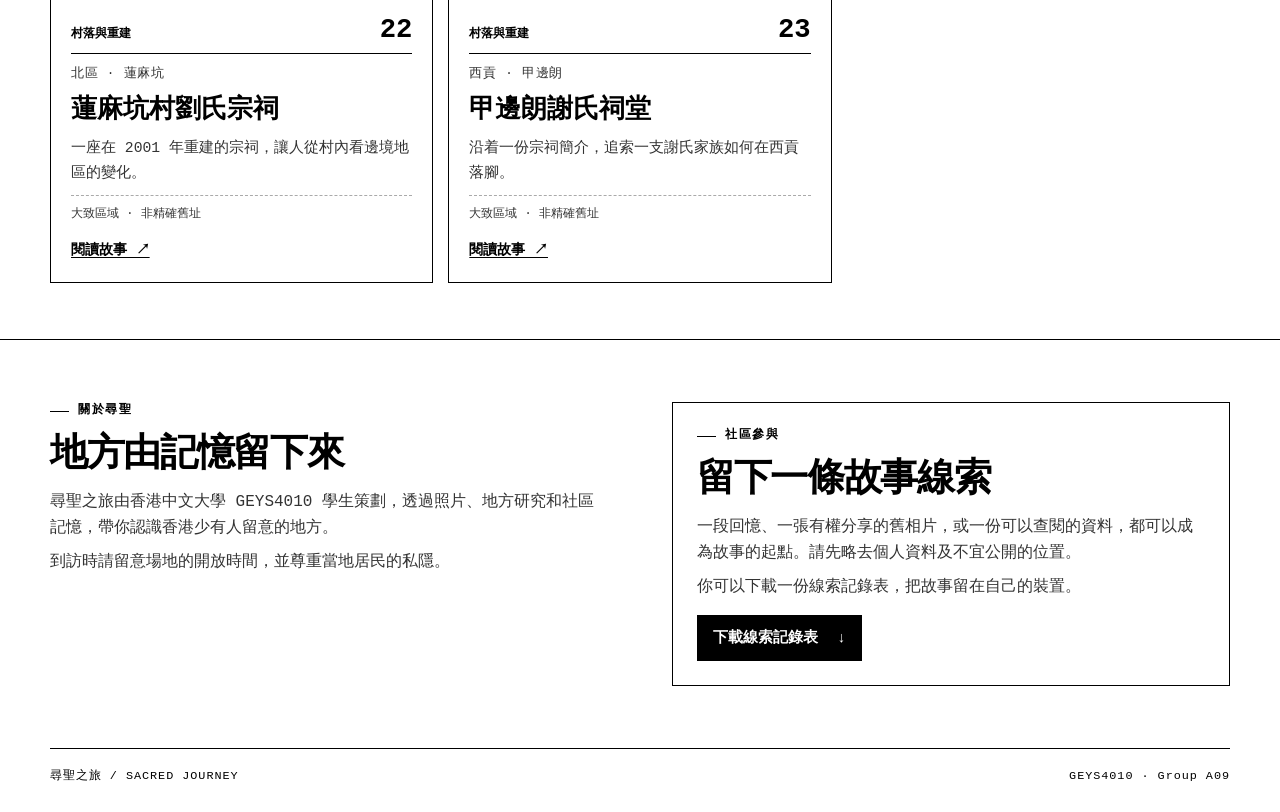
==== commit 493371cd: "Remove editorial status notes from visitor pages" ====
--- a/index.html
+++ b/index.html
@@ -5,10 +5,10 @@
   <meta name="viewport" content="width=device-width,initial-scale=1">
   <meta name="description" content="尋聖之旅以故事地圖記錄香港的地方歷史與社區記憶。">
   <title>尋聖之旅 · Sacred Journey</title>
-  <link rel="stylesheet" href="./vendor/leaflet/leaflet.css?v=20261119-stories23">
-  <link rel="stylesheet" href="./styles.css?v=20261119-stories23">
-  <script src="./vendor/leaflet/leaflet.js?v=20261119-stories23" defer></script>
-  <script src="./app.js?v=20261119-stories23" type="module"></script>
+  <link rel="stylesheet" href="./vendor/leaflet/leaflet.css?v=20261119-public-copy">
+  <link rel="stylesheet" href="./styles.css?v=20261119-public-copy">
+  <script src="./vendor/leaflet/leaflet.js?v=20261119-public-copy" defer></script>
+  <script src="./app.js?v=20261119-public-copy" type="module"></script>
 </head>
 <body>
   <a class="skip" href="#main" data-copy="skip">跳至內容</a>
@@ -36,7 +36,7 @@
           <a class="primary" href="#map"><span data-copy="explore">探索故事地圖</span><span aria-hidden="true">↘</span></a>
           <a class="text-link" href="#about" data-copy="navAbout">關於計劃</a>
         </div>
-        <p class="edition"><span>01</span><span data-copy="edition">GEYS4010 · 小組原型</span></p>
+        <p class="edition"><span>01</span><span data-copy="edition">香港中文大學 · GEYS4010</span></p>
       </div>
       <figure id="map" class="atlas">
         <figcaption><span data-copy="mapCaption">香港 · 故事地圖</span><span>點選故事閱讀</span></figcaption>
@@ -66,15 +66,15 @@
       <section id="about">
         <p class="eyebrow"><span></span><span data-copy="aboutLabel">關於尋聖</span></p>
         <h2 data-copy="aboutTitle">地方由記憶留下來</h2>
-        <p data-copy="aboutBody">尋聖之旅是香港中文大學 GEYS4010 的小組計劃，關注香港較少被看見的地方文化。這項非宗教計劃以檔案和社區記憶互相參照，記下資料的出處與仍待核實的細節。</p>
-        <p data-copy="visit">示例只供閱讀。實地導賞、拍攝及公開位置須先與相關社區和場地管理者商議。</p>
+        <p data-copy="aboutBody">尋聖之旅由香港中文大學 GEYS4010 學生策劃，透過照片、地方研究和社區記憶，帶你認識香港少有人留意的地方。</p>
+        <p data-copy="visit">到訪時請留意場地的開放時間，並尊重當地居民的私隱。</p>
       </section>
       <section id="contribute" class="contribute">
         <p class="eyebrow"><span></span><span data-copy="contributeLabel">社區參與</span></p>
         <h2 data-copy="contributeTitle">留下一條故事線索</h2>
         <p data-copy="contributeBody">一段回憶、一張有權分享的舊相片，或一份可以查閱的資料，都可以成為故事的起點。請先略去個人資料及不宜公開的位置。</p>
-        <p data-copy="contributeStatus">原型暫未開放收件。你可以下載空白模板，在自己的裝置上整理草稿。</p>
-        <a id="template" class="primary" href="./assets/story-template-zh.txt" download><span data-copy="download">下載草稿模板</span><span aria-hidden="true">↓</span></a>
+        <p data-copy="contributeStatus">你可以下載一份線索記錄表，把故事留在自己的裝置。</p>
+        <a id="template" class="primary" href="./assets/story-template-zh.txt" download><span data-copy="download">下載線索記錄表</span><span aria-hidden="true">↓</span></a>
       </section>
     </div>
     </div>
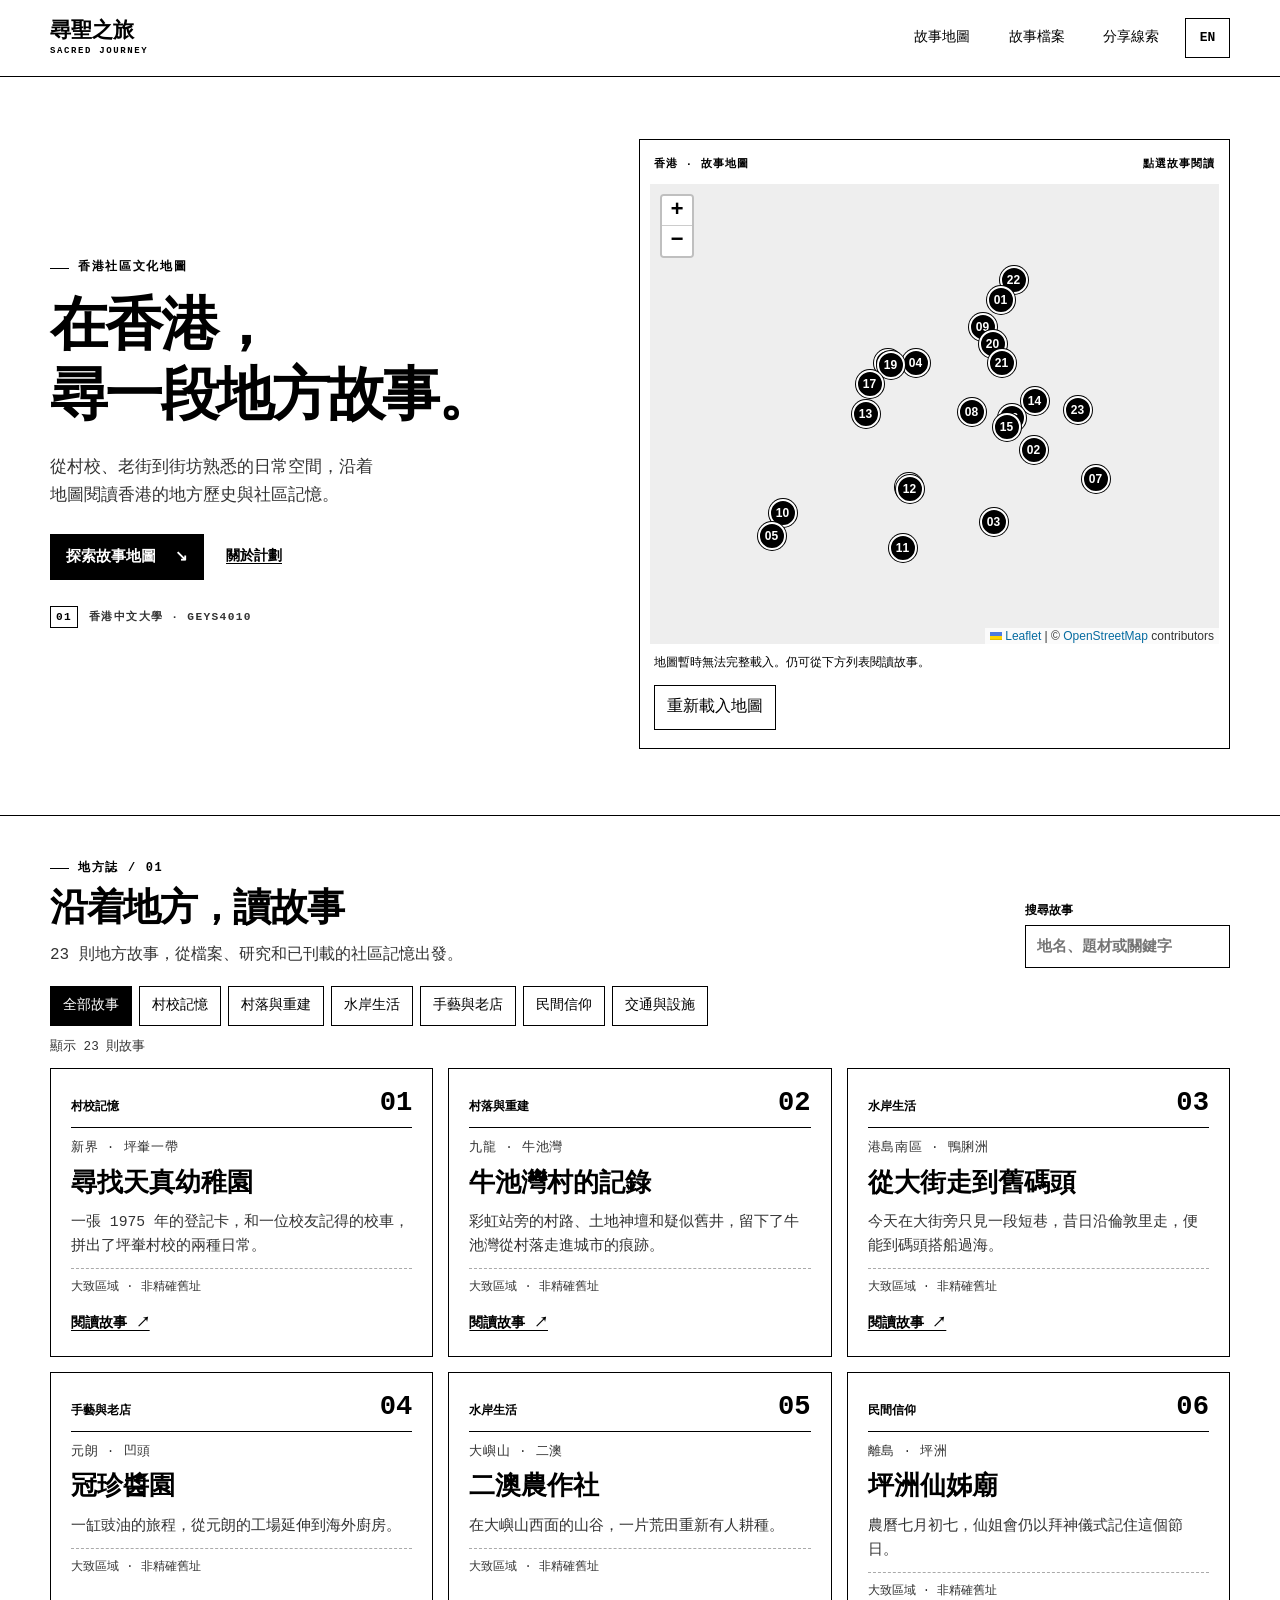
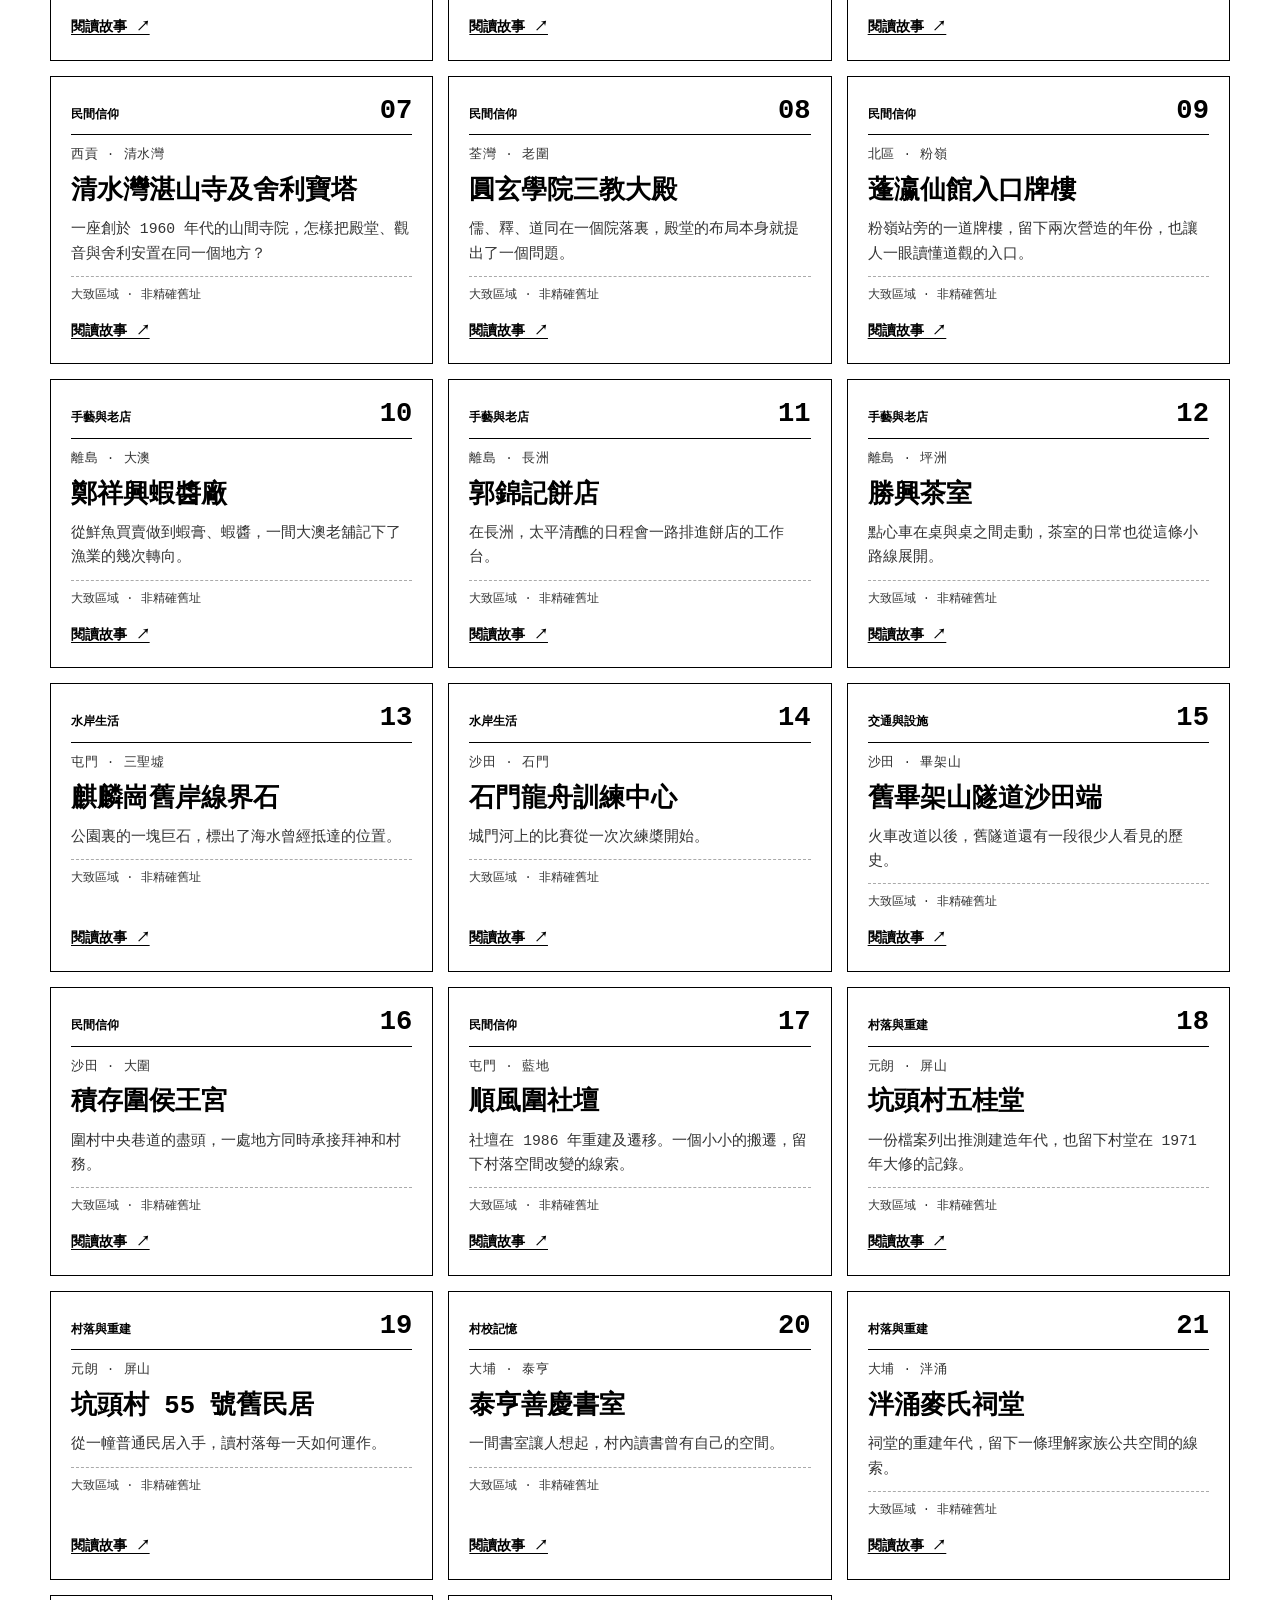
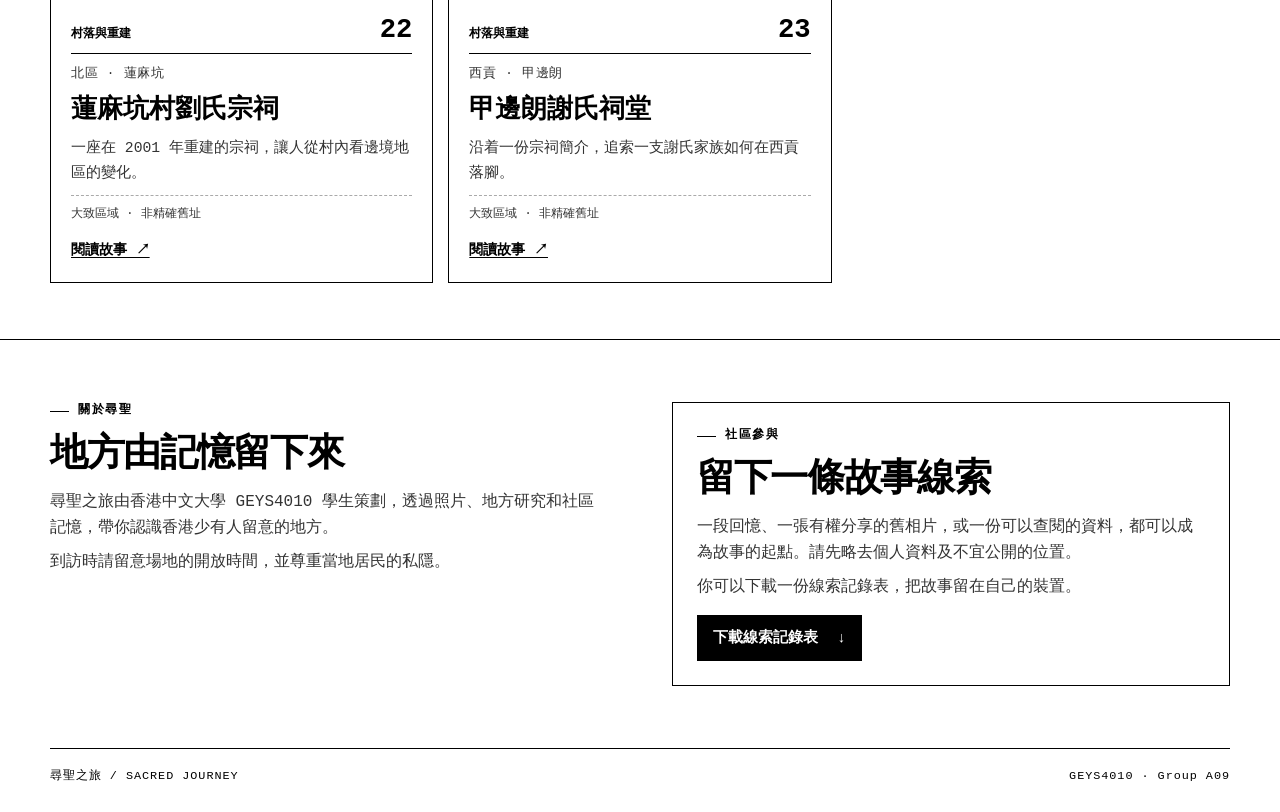
==== commit d952f1b6: "Expand the three original stories in both languages" ====
--- a/index.html
+++ b/index.html
@@ -5,10 +5,10 @@
   <meta name="viewport" content="width=device-width,initial-scale=1">
   <meta name="description" content="尋聖之旅以故事地圖記錄香港的地方歷史與社區記憶。">
   <title>尋聖之旅 · Sacred Journey</title>
-  <link rel="stylesheet" href="./vendor/leaflet/leaflet.css?v=20261119-public-copy">
-  <link rel="stylesheet" href="./styles.css?v=20261119-public-copy">
-  <script src="./vendor/leaflet/leaflet.js?v=20261119-public-copy" defer></script>
-  <script src="./app.js?v=20261119-public-copy" type="module"></script>
+  <link rel="stylesheet" href="./vendor/leaflet/leaflet.css?v=20261119-original-stories">
+  <link rel="stylesheet" href="./styles.css?v=20261119-original-stories">
+  <script src="./vendor/leaflet/leaflet.js?v=20261119-original-stories" defer></script>
+  <script src="./app.js?v=20261119-original-stories" type="module"></script>
 </head>
 <body>
   <a class="skip" href="#main" data-copy="skip">跳至內容</a>
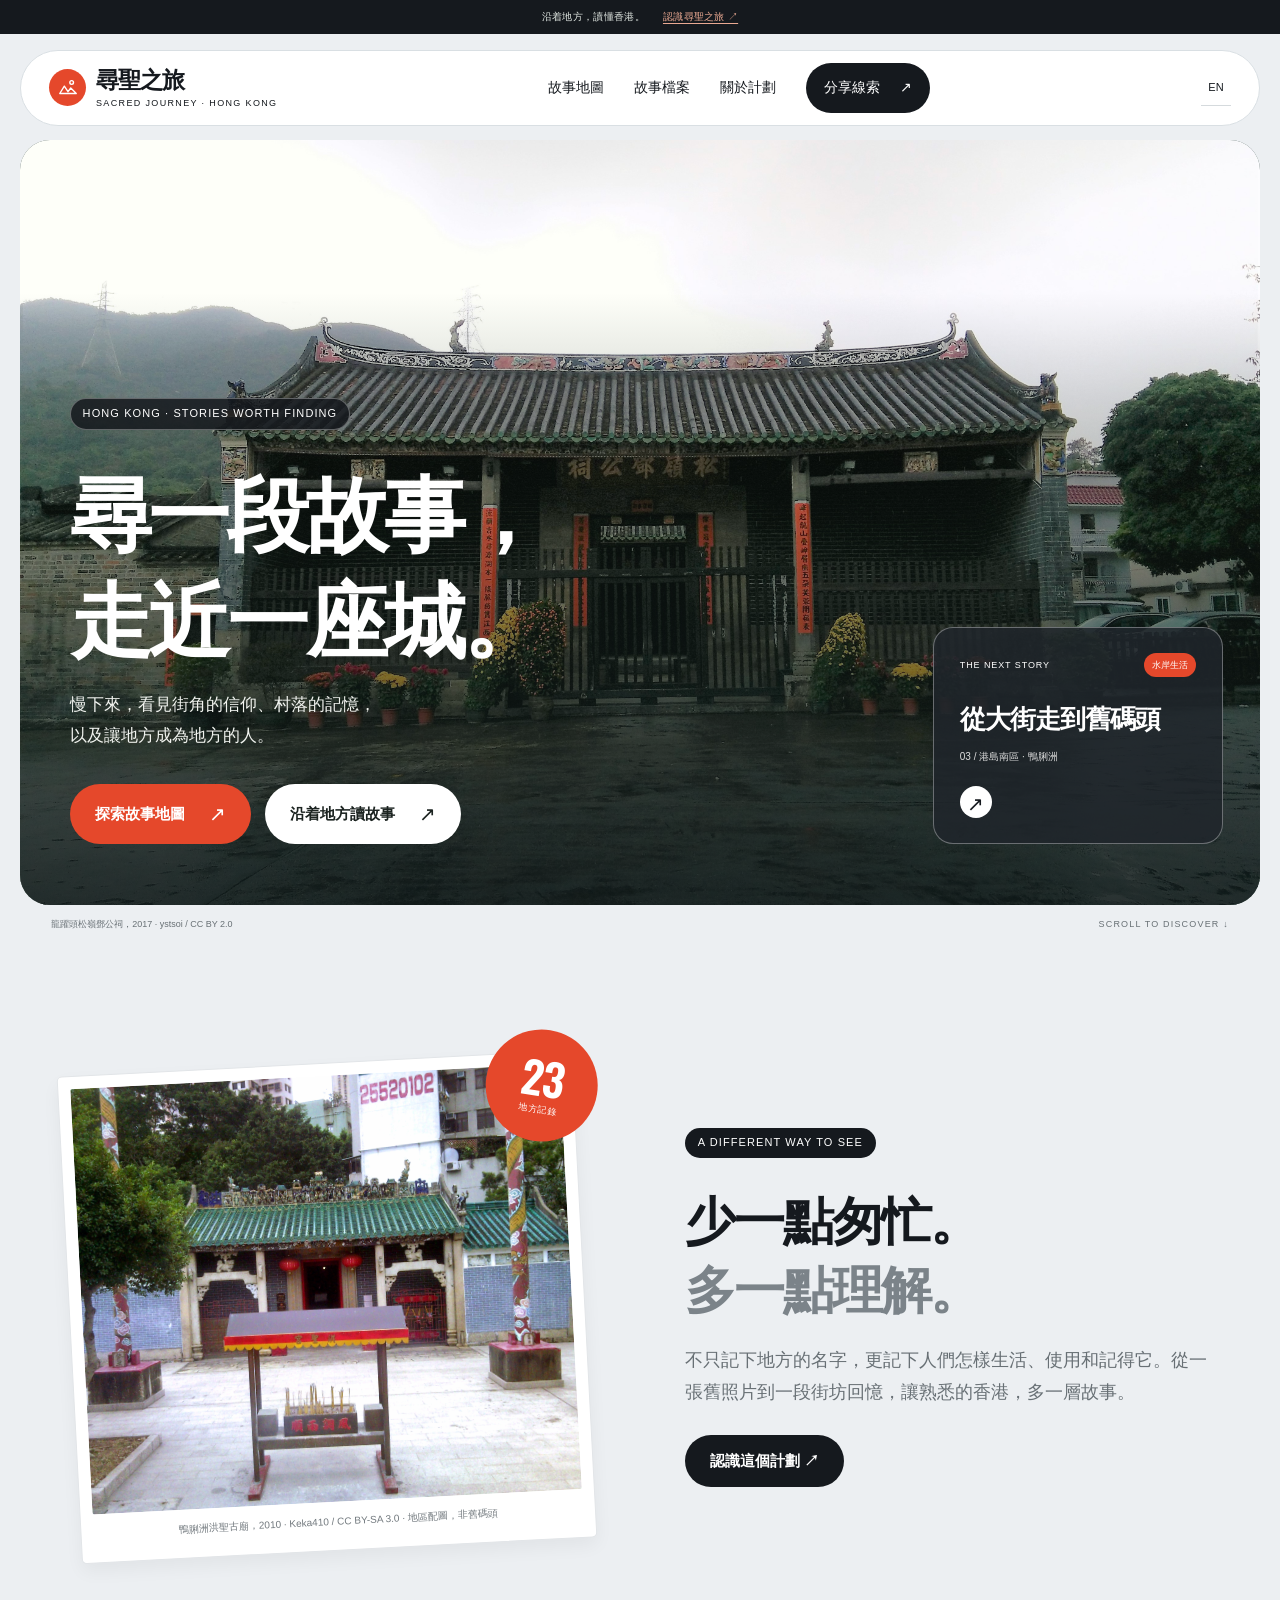
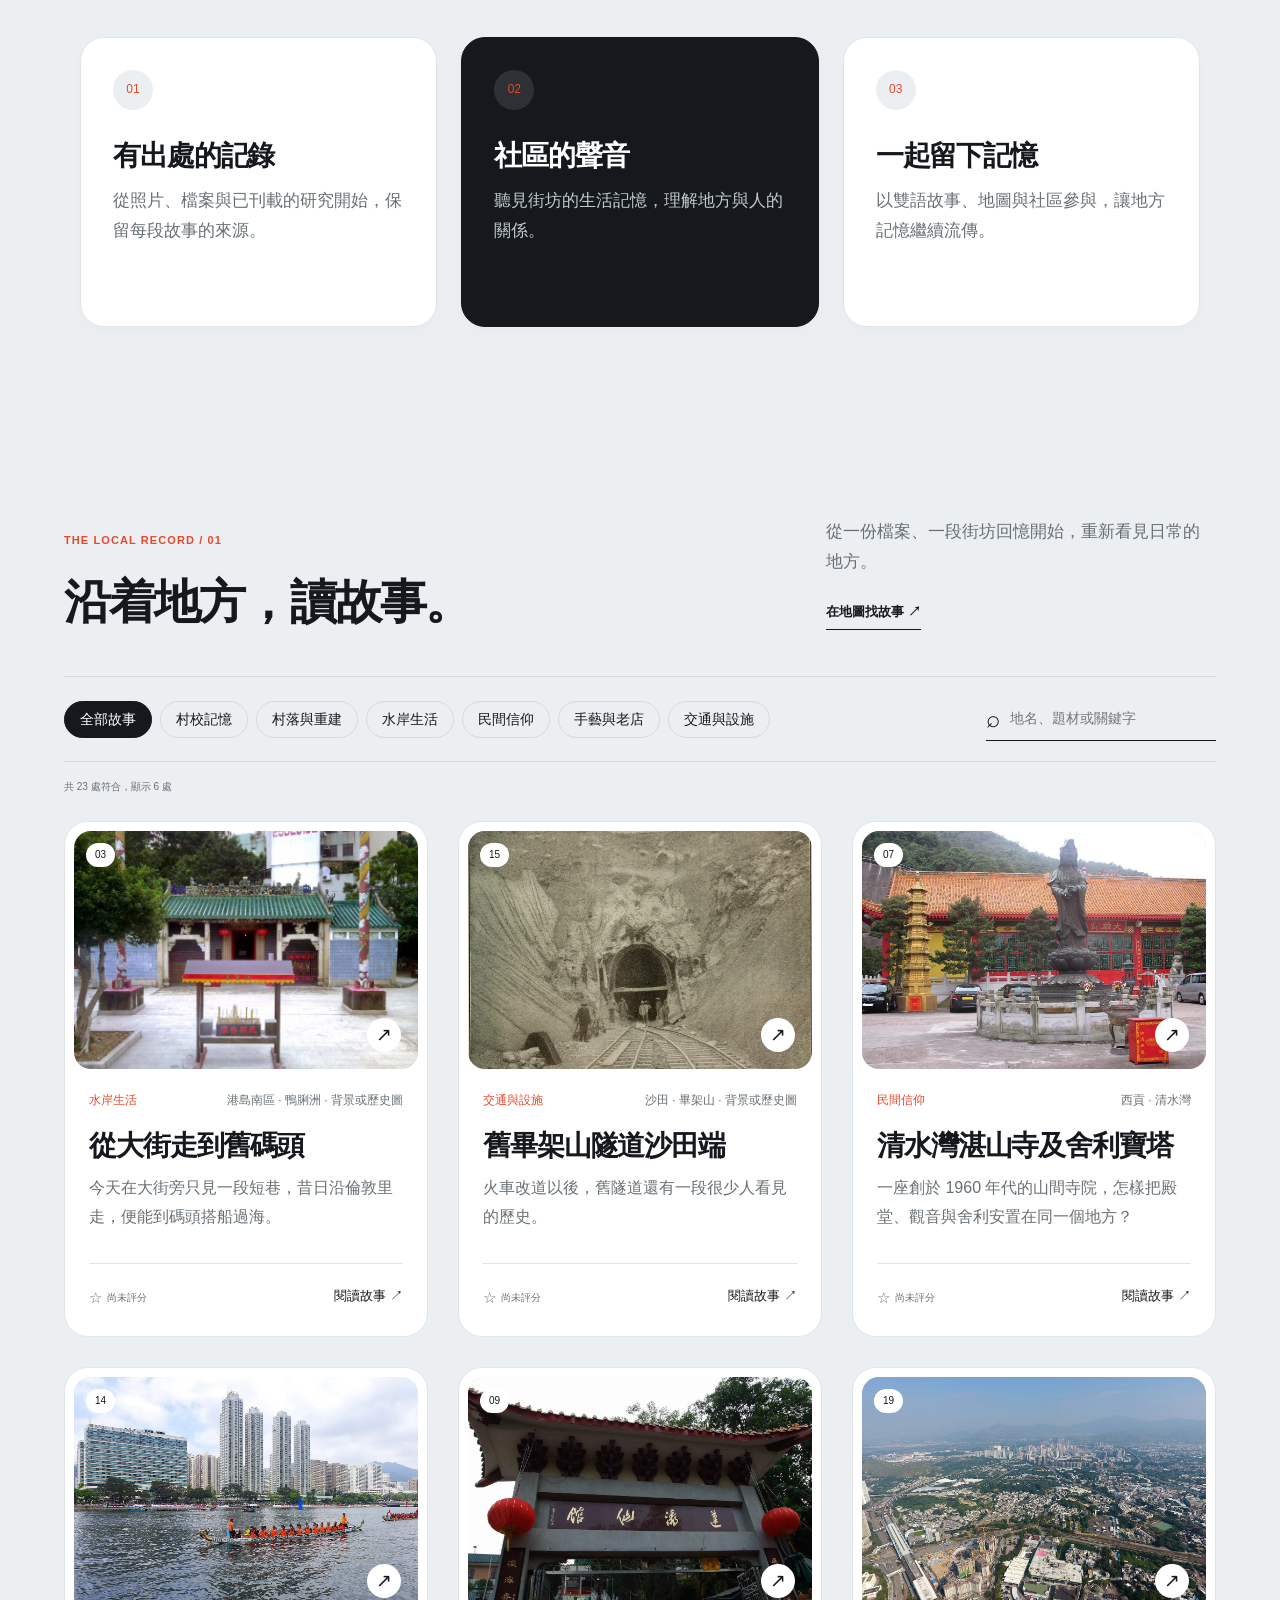
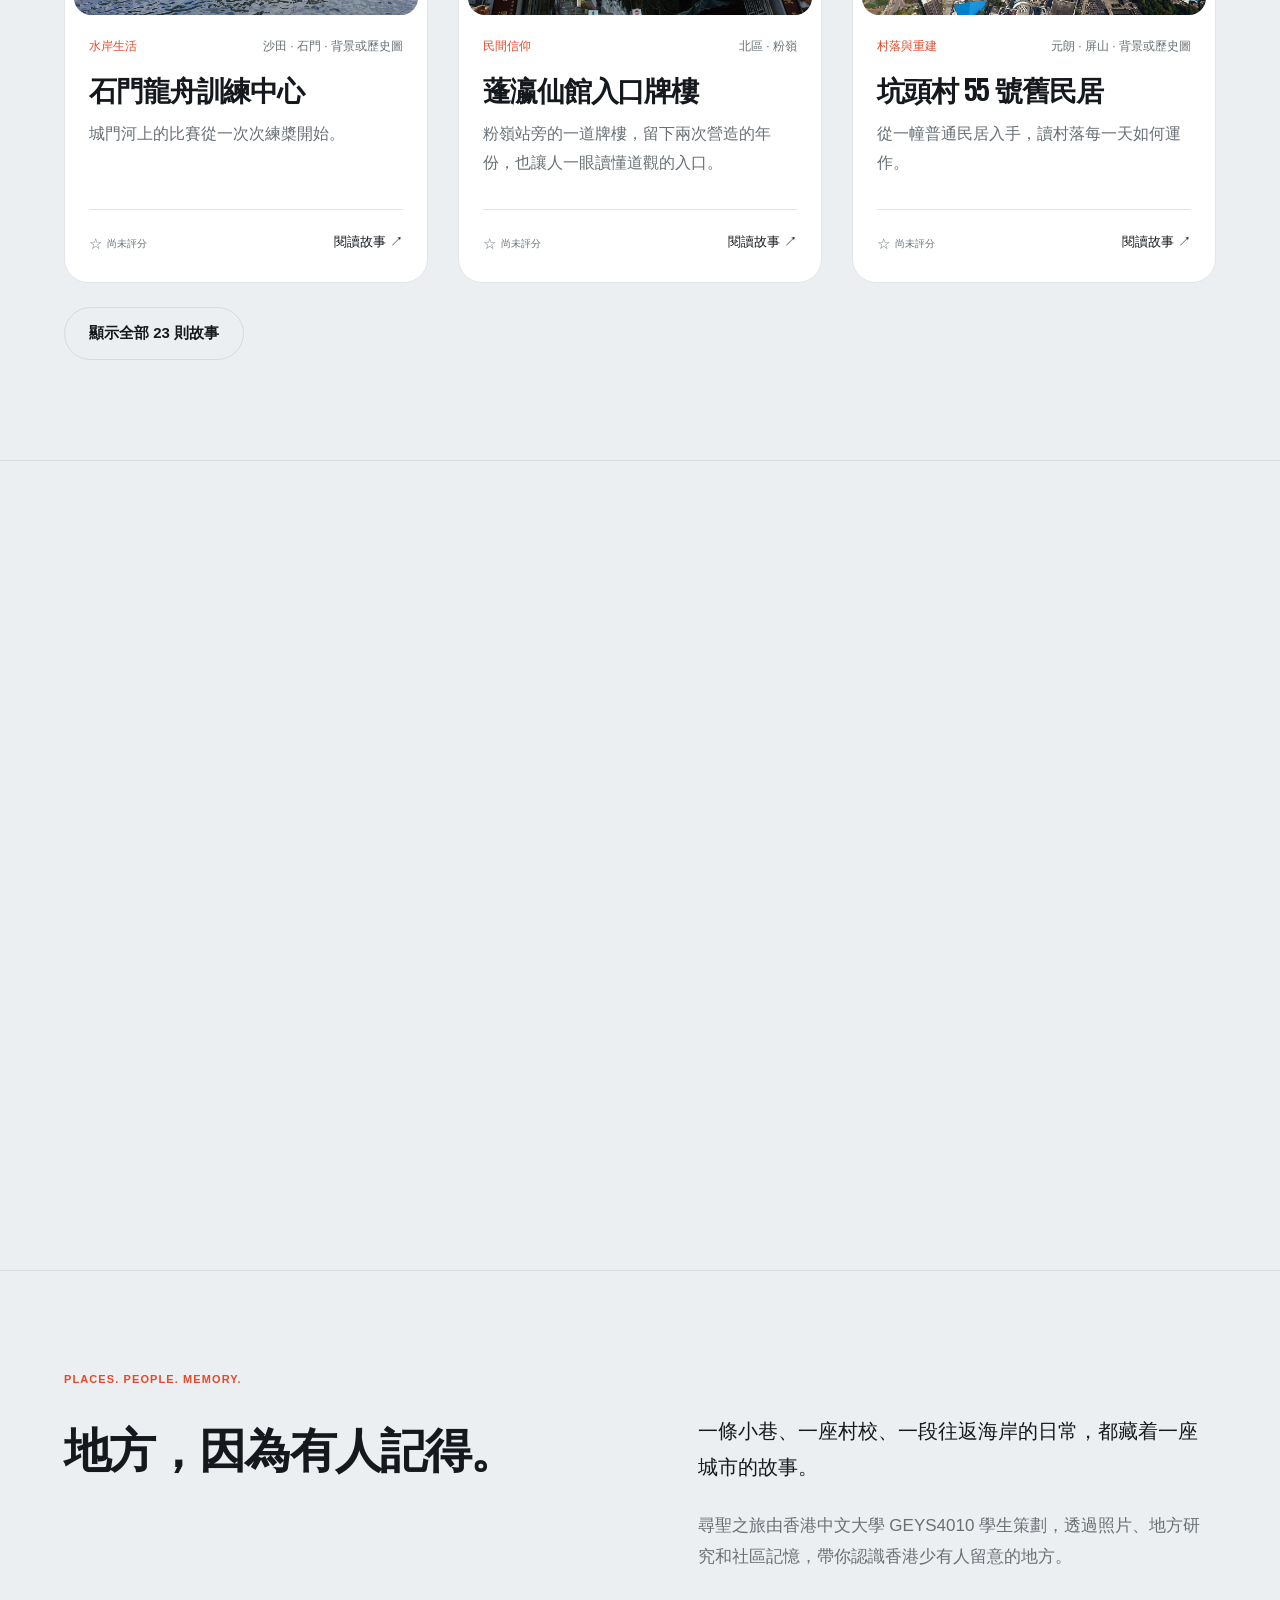
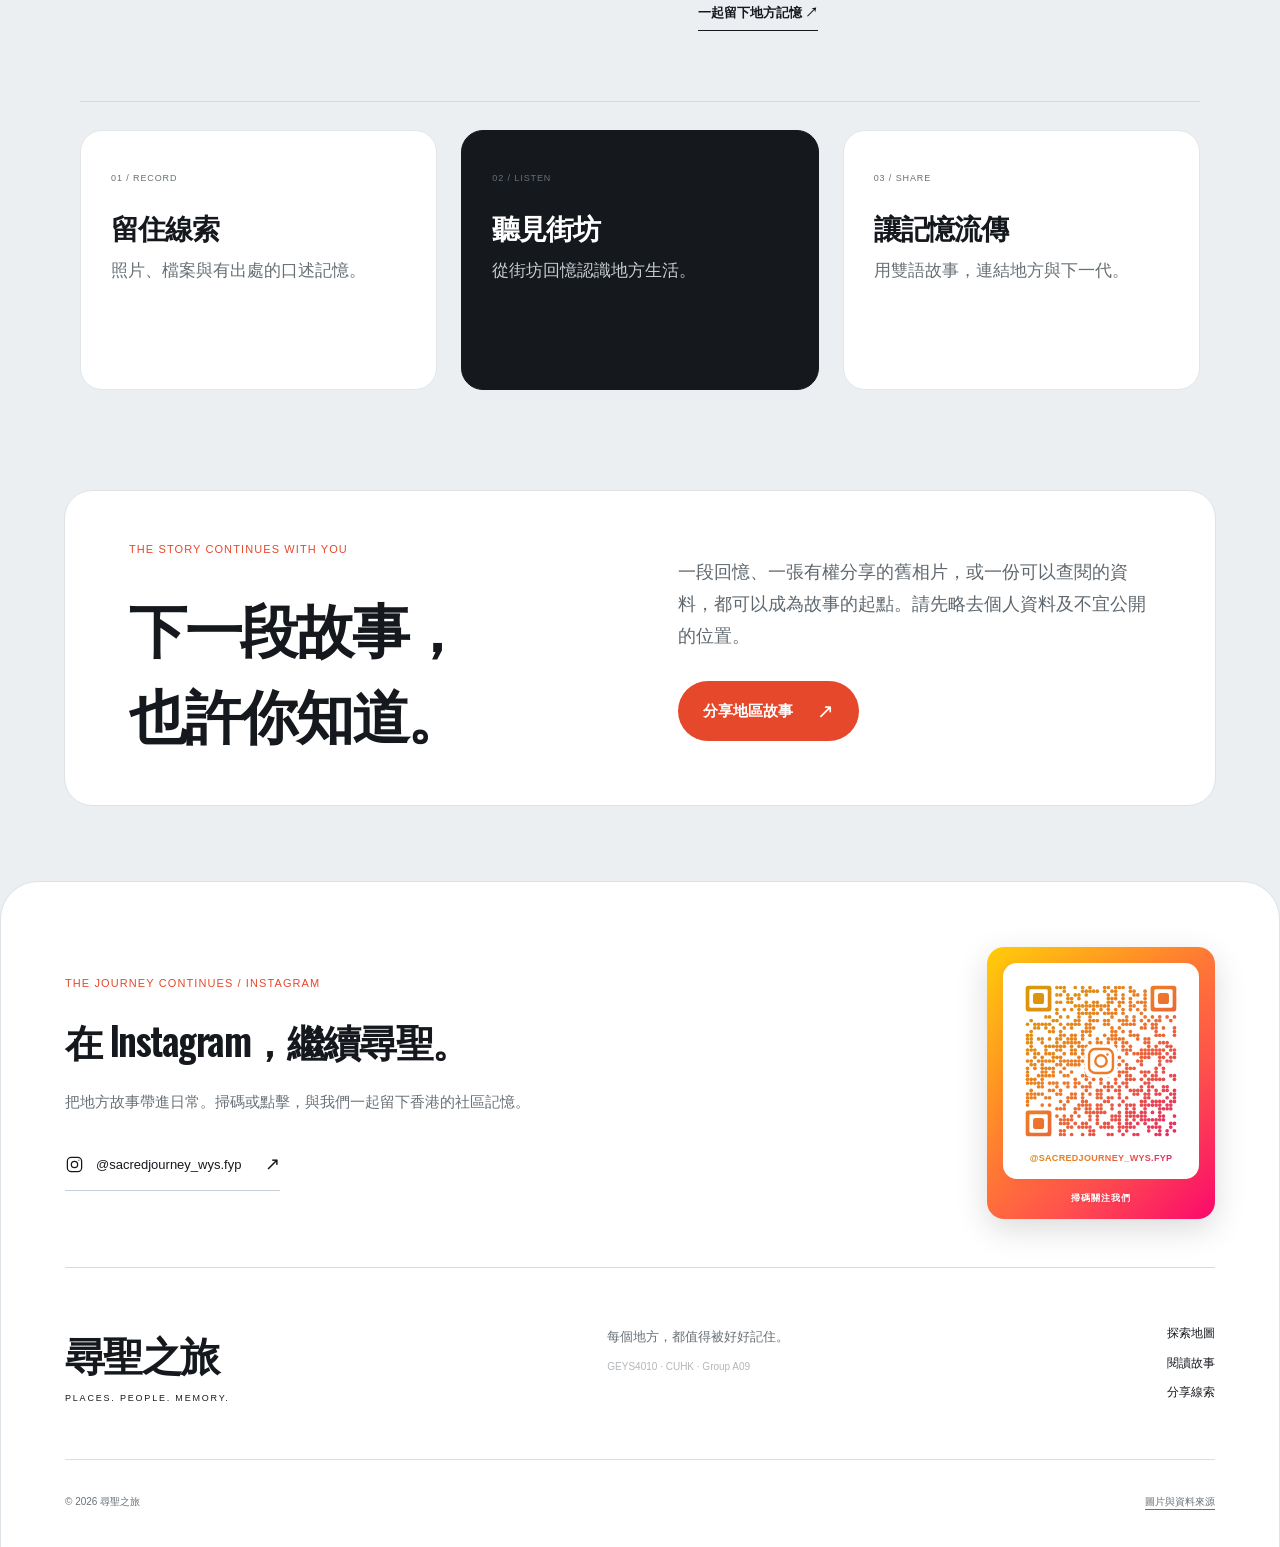
==== commit 5be8424d: "Promote Trevonelle to the official Sacred Journey site" ====
--- a/index.html
+++ b/index.html
@@ -1,85 +1,2 @@
 <!doctype html>
-<html lang="zh-Hant-HK">
-<head>
-  <meta charset="utf-8">
-  <meta name="viewport" content="width=device-width,initial-scale=1">
-  <meta name="description" content="尋聖之旅以故事地圖記錄香港的地方歷史與社區記憶。">
-  <title>尋聖之旅 · Sacred Journey</title>
-  <link rel="stylesheet" href="./vendor/leaflet/leaflet.css?v=20261119-original-stories">
-  <link rel="stylesheet" href="./styles.css?v=20261119-original-stories">
-  <script src="./vendor/leaflet/leaflet.js?v=20261119-original-stories" defer></script>
-  <script src="./app.js?v=20261119-original-stories" type="module"></script>
-</head>
-<body>
-  <a class="skip" href="#main" data-copy="skip">跳至內容</a>
-  <header class="site-header" id="top">
-    <div class="wrap header-inner">
-      <a class="brand" href="#top">
-        <span>尋聖之旅<small>SACRED JOURNEY</small></span>
-      </a>
-      <nav aria-label="主要導覽">
-        <a href="#map" data-copy="navMap">故事地圖</a>
-        <a href="#stories" data-copy="navStories">故事檔案</a>
-        <a href="#contribute" data-copy="navContribute">分享線索</a>
-      </nav>
-      <button id="language" class="language" type="button" lang="en">EN</button>
-    </div>
-  </header>
-  <main id="main">
-    <div id="home-view">
-    <section class="hero wrap">
-      <div class="hero-copy">
-        <p class="eyebrow"><span></span><span data-copy="eyebrow">香港社區文化地圖</span></p>
-        <h1 data-copy="headline">在香港，<br>尋一段地方故事。</h1>
-        <p class="intro" data-copy="intro">從村校、老街到街坊熟悉的日常空間，沿着地圖閱讀香港的地方歷史與社區記憶。</p>
-        <div class="actions">
-          <a class="primary" href="#map"><span data-copy="explore">探索故事地圖</span><span aria-hidden="true">↘</span></a>
-          <a class="text-link" href="#about" data-copy="navAbout">關於計劃</a>
-        </div>
-        <p class="edition"><span>01</span><span data-copy="edition">香港中文大學 · GEYS4010</span></p>
-      </div>
-      <figure id="map" class="atlas">
-        <figcaption><span data-copy="mapCaption">香港 · 故事地圖</span><span>點選故事閱讀</span></figcaption>
-        <div id="interactive-map" class="map-area" aria-label="香港故事地圖"></div>
-        <p id="map-status" role="status">正在載入地圖與故事…</p>
-        <button id="map-retry" type="button" hidden>重新載入地圖</button>
-        <div class="map-footer">
-          <p data-copy="mapNote">只展示已核實並可公開的位置。</p>
-          <span data-copy="mapLimit">僅供閱讀</span>
-        </div>
-      </figure>
-    </section>
-    <section id="stories" class="archive">
-      <div class="wrap">
-        <p class="eyebrow"><span></span><span data-copy="archiveLabel">地方誌 / 01</span></p>
-        <div class="section-head">
-          <div><h2 data-copy="storiesTitle">沿着地方，讀故事</h2><p data-copy="storiesIntro">23 則地方故事，從檔案、研究和已刊載的社區記憶出發。</p></div>
-          <label class="search-label"><span data-copy="search">搜尋故事</span><input id="search" type="search" placeholder="地名、題材或關鍵字"></label>
-        </div>
-        <div id="filters" class="filters" role="group" aria-label="故事分類"></div>
-        <p id="result-count" class="result-count" role="status"></p>
-        <div id="cards" class="cards"></div>
-        <noscript>請啟用 JavaScript 以使用地圖與故事檔案。 Enable JavaScript to explore the map and archive.</noscript>
-      </div>
-    </section>
-    <div class="wrap closing">
-      <section id="about">
-        <p class="eyebrow"><span></span><span data-copy="aboutLabel">關於尋聖</span></p>
-        <h2 data-copy="aboutTitle">地方由記憶留下來</h2>
-        <p data-copy="aboutBody">尋聖之旅由香港中文大學 GEYS4010 學生策劃，透過照片、地方研究和社區記憶，帶你認識香港少有人留意的地方。</p>
-        <p data-copy="visit">到訪時請留意場地的開放時間，並尊重當地居民的私隱。</p>
-      </section>
-      <section id="contribute" class="contribute">
-        <p class="eyebrow"><span></span><span data-copy="contributeLabel">社區參與</span></p>
-        <h2 data-copy="contributeTitle">留下一條故事線索</h2>
-        <p data-copy="contributeBody">一段回憶、一張有權分享的舊相片，或一份可以查閱的資料，都可以成為故事的起點。請先略去個人資料及不宜公開的位置。</p>
-        <p data-copy="contributeStatus">你可以下載一份線索記錄表，把故事留在自己的裝置。</p>
-        <a id="template" class="primary" href="./assets/story-template-zh.txt" download><span data-copy="download">下載線索記錄表</span><span aria-hidden="true">↓</span></a>
-      </section>
-    </div>
-    </div>
-    <section id="detail-view" class="wrap detail-view" hidden tabindex="-1"></section>
-  </main>
-  <footer class="wrap footer"><span>尋聖之旅 / SACRED JOURNEY</span><span>GEYS4010 · Group A09</span></footer>
-</body>
-</html>
+<html lang="zh-Hant"><head><meta charset="UTF-8"><meta name="viewport" content="width=device-width,initial-scale=1"><meta name="theme-color" content="#eeeade"><meta name="description" content="尋聖之旅：從香港的地方檔案與街坊記憶，重新認識我們生活的城市。"><title>尋聖之旅 · Sacred Journey</title><link rel="stylesheet" href="./production/assets/vendor/leaflet.css"><link rel="stylesheet" href="./production/style.css?v=20261119-trevonelle-production"></head><body><a class="skip" href="#main">跳至內容 / Skip to content</a><div id="app"></div><div id="toast" role="status" aria-live="polite"></div><script type="module" src="./production/app.js?v=20261119-trevonelle-production"></script></body></html>
--- a/production/assets/vendor/leaflet.css
+++ b/production/assets/vendor/leaflet.css
@@ -0,0 +1,661 @@
+/* required styles */
+
+.leaflet-pane,
+.leaflet-tile,
+.leaflet-marker-icon,
+.leaflet-marker-shadow,
+.leaflet-tile-container,
+.leaflet-pane > svg,
+.leaflet-pane > canvas,
+.leaflet-zoom-box,
+.leaflet-image-layer,
+.leaflet-layer {
+	position: absolute;
+	left: 0;
+	top: 0;
+	}
+.leaflet-container {
+	overflow: hidden;
+	}
+.leaflet-tile,
+.leaflet-marker-icon,
+.leaflet-marker-shadow {
+	-webkit-user-select: none;
+	   -moz-user-select: none;
+	        user-select: none;
+	  -webkit-user-drag: none;
+	}
+/* Prevents IE11 from highlighting tiles in blue */
+.leaflet-tile::selection {
+	background: transparent;
+}
+/* Safari renders non-retina tile on retina better with this, but Chrome is worse */
+.leaflet-safari .leaflet-tile {
+	image-rendering: -webkit-optimize-contrast;
+	}
+/* hack that prevents hw layers "stretching" when loading new tiles */
+.leaflet-safari .leaflet-tile-container {
+	width: 1600px;
+	height: 1600px;
+	-webkit-transform-origin: 0 0;
+	}
+.leaflet-marker-icon,
+.leaflet-marker-shadow {
+	display: block;
+	}
+/* .leaflet-container svg: reset svg max-width decleration shipped in Joomla! (joomla.org) 3.x */
+/* .leaflet-container img: map is broken in FF if you have max-width: 100% on tiles */
+.leaflet-container .leaflet-overlay-pane svg {
+	max-width: none !important;
+	max-height: none !important;
+	}
+.leaflet-container .leaflet-marker-pane img,
+.leaflet-container .leaflet-shadow-pane img,
+.leaflet-container .leaflet-tile-pane img,
+.leaflet-container img.leaflet-image-layer,
+.leaflet-container .leaflet-tile {
+	max-width: none !important;
+	max-height: none !important;
+	width: auto;
+	padding: 0;
+	}
+
+.leaflet-container img.leaflet-tile {
+	/* See: https://bugs.chromium.org/p/chromium/issues/detail?id=600120 */
+	mix-blend-mode: plus-lighter;
+}
+
+.leaflet-container.leaflet-touch-zoom {
+	-ms-touch-action: pan-x pan-y;
+	touch-action: pan-x pan-y;
+	}
+.leaflet-container.leaflet-touch-drag {
+	-ms-touch-action: pinch-zoom;
+	/* Fallback for FF which doesn't support pinch-zoom */
+	touch-action: none;
+	touch-action: pinch-zoom;
+}
+.leaflet-container.leaflet-touch-drag.leaflet-touch-zoom {
+	-ms-touch-action: none;
+	touch-action: none;
+}
+.leaflet-container {
+	-webkit-tap-highlight-color: transparent;
+}
+.leaflet-container a {
+	-webkit-tap-highlight-color: rgba(51, 181, 229, 0.4);
+}
+.leaflet-tile {
+	filter: inherit;
+	visibility: hidden;
+	}
+.leaflet-tile-loaded {
+	visibility: inherit;
+	}
+.leaflet-zoom-box {
+	width: 0;
+	height: 0;
+	-moz-box-sizing: border-box;
+	     box-sizing: border-box;
+	z-index: 800;
+	}
+/* workaround for https://bugzilla.mozilla.org/show_bug.cgi?id=888319 */
+.leaflet-overlay-pane svg {
+	-moz-user-select: none;
+	}
+
+.leaflet-pane         { z-index: 400; }
+
+.leaflet-tile-pane    { z-index: 200; }
+.leaflet-overlay-pane { z-index: 400; }
+.leaflet-shadow-pane  { z-index: 500; }
+.leaflet-marker-pane  { z-index: 600; }
+.leaflet-tooltip-pane   { z-index: 650; }
+.leaflet-popup-pane   { z-index: 700; }
+
+.leaflet-map-pane canvas { z-index: 100; }
+.leaflet-map-pane svg    { z-index: 200; }
+
+.leaflet-vml-shape {
+	width: 1px;
+	height: 1px;
+	}
+.lvml {
+	behavior: url(#default#VML);
+	display: inline-block;
+	position: absolute;
+	}
+
+
+/* control positioning */
+
+.leaflet-control {
+	position: relative;
+	z-index: 800;
+	pointer-events: visiblePainted; /* IE 9-10 doesn't have auto */
+	pointer-events: auto;
+	}
+.leaflet-top,
+.leaflet-bottom {
+	position: absolute;
+	z-index: 1000;
+	pointer-events: none;
+	}
+.leaflet-top {
+	top: 0;
+	}
+.leaflet-right {
+	right: 0;
+	}
+.leaflet-bottom {
+	bottom: 0;
+	}
+.leaflet-left {
+	left: 0;
+	}
+.leaflet-control {
+	float: left;
+	clear: both;
+	}
+.leaflet-right .leaflet-control {
+	float: right;
+	}
+.leaflet-top .leaflet-control {
+	margin-top: 10px;
+	}
+.leaflet-bottom .leaflet-control {
+	margin-bottom: 10px;
+	}
+.leaflet-left .leaflet-control {
+	margin-left: 10px;
+	}
+.leaflet-right .leaflet-control {
+	margin-right: 10px;
+	}
+
+
+/* zoom and fade animations */
+
+.leaflet-fade-anim .leaflet-popup {
+	opacity: 0;
+	-webkit-transition: opacity 0.2s linear;
+	   -moz-transition: opacity 0.2s linear;
+	        transition: opacity 0.2s linear;
+	}
+.leaflet-fade-anim .leaflet-map-pane .leaflet-popup {
+	opacity: 1;
+	}
+.leaflet-zoom-animated {
+	-webkit-transform-origin: 0 0;
+	    -ms-transform-origin: 0 0;
+	        transform-origin: 0 0;
+	}
+svg.leaflet-zoom-animated {
+	will-change: transform;
+}
+
+.leaflet-zoom-anim .leaflet-zoom-animated {
+	-webkit-transition: -webkit-transform 0.25s cubic-bezier(0,0,0.25,1);
+	   -moz-transition:    -moz-transform 0.25s cubic-bezier(0,0,0.25,1);
+	        transition:         transform 0.25s cubic-bezier(0,0,0.25,1);
+	}
+.leaflet-zoom-anim .leaflet-tile,
+.leaflet-pan-anim .leaflet-tile {
+	-webkit-transition: none;
+	   -moz-transition: none;
+	        transition: none;
+	}
+
+.leaflet-zoom-anim .leaflet-zoom-hide {
+	visibility: hidden;
+	}
+
+
+/* cursors */
+
+.leaflet-interactive {
+	cursor: pointer;
+	}
+.leaflet-grab {
+	cursor: -webkit-grab;
+	cursor:    -moz-grab;
+	cursor:         grab;
+	}
+.leaflet-crosshair,
+.leaflet-crosshair .leaflet-interactive {
+	cursor: crosshair;
+	}
+.leaflet-popup-pane,
+.leaflet-control {
+	cursor: auto;
+	}
+.leaflet-dragging .leaflet-grab,
+.leaflet-dragging .leaflet-grab .leaflet-interactive,
+.leaflet-dragging .leaflet-marker-draggable {
+	cursor: move;
+	cursor: -webkit-grabbing;
+	cursor:    -moz-grabbing;
+	cursor:         grabbing;
+	}
+
+/* marker & overlays interactivity */
+.leaflet-marker-icon,
+.leaflet-marker-shadow,
+.leaflet-image-layer,
+.leaflet-pane > svg path,
+.leaflet-tile-container {
+	pointer-events: none;
+	}
+
+.leaflet-marker-icon.leaflet-interactive,
+.leaflet-image-layer.leaflet-interactive,
+.leaflet-pane > svg path.leaflet-interactive,
+svg.leaflet-image-layer.leaflet-interactive path {
+	pointer-events: visiblePainted; /* IE 9-10 doesn't have auto */
+	pointer-events: auto;
+	}
+
+/* visual tweaks */
+
+.leaflet-container {
+	background: #ddd;
+	outline-offset: 1px;
+	}
+.leaflet-container a {
+	color: #0078A8;
+	}
+.leaflet-zoom-box {
+	border: 2px dotted #38f;
+	background: rgba(255,255,255,0.5);
+	}
+
+
+/* general typography */
+.leaflet-container {
+	font-family: "Helvetica Neue", Arial, Helvetica, sans-serif;
+	font-size: 12px;
+	font-size: 0.75rem;
+	line-height: 1.5;
+	}
+
+
+/* general toolbar styles */
+
+.leaflet-bar {
+	box-shadow: 0 1px 5px rgba(0,0,0,0.65);
+	border-radius: 4px;
+	}
+.leaflet-bar a {
+	background-color: #fff;
+	border-bottom: 1px solid #ccc;
+	width: 26px;
+	height: 26px;
+	line-height: 26px;
+	display: block;
+	text-align: center;
+	text-decoration: none;
+	color: black;
+	}
+.leaflet-bar a,
+.leaflet-control-layers-toggle {
+	background-position: 50% 50%;
+	background-repeat: no-repeat;
+	display: block;
+	}
+.leaflet-bar a:hover,
+.leaflet-bar a:focus {
+	background-color: #f4f4f4;
+	}
+.leaflet-bar a:first-child {
+	border-top-left-radius: 4px;
+	border-top-right-radius: 4px;
+	}
+.leaflet-bar a:last-child {
+	border-bottom-left-radius: 4px;
+	border-bottom-right-radius: 4px;
+	border-bottom: none;
+	}
+.leaflet-bar a.leaflet-disabled {
+	cursor: default;
+	background-color: #f4f4f4;
+	color: #bbb;
+	}
+
+.leaflet-touch .leaflet-bar a {
+	width: 30px;
+	height: 30px;
+	line-height: 30px;
+	}
+.leaflet-touch .leaflet-bar a:first-child {
+	border-top-left-radius: 2px;
+	border-top-right-radius: 2px;
+	}
+.leaflet-touch .leaflet-bar a:last-child {
+	border-bottom-left-radius: 2px;
+	border-bottom-right-radius: 2px;
+	}
+
+/* zoom control */
+
+.leaflet-control-zoom-in,
+.leaflet-control-zoom-out {
+	font: bold 18px 'Lucida Console', Monaco, monospace;
+	text-indent: 1px;
+	}
+
+.leaflet-touch .leaflet-control-zoom-in, .leaflet-touch .leaflet-control-zoom-out  {
+	font-size: 22px;
+	}
+
+
+/* layers control */
+
+.leaflet-control-layers {
+	box-shadow: 0 1px 5px rgba(0,0,0,0.4);
+	background: #fff;
+	border-radius: 5px;
+	}
+.leaflet-control-layers-toggle {
+	background-image: url(images/layers.png);
+	width: 36px;
+	height: 36px;
+	}
+.leaflet-retina .leaflet-control-layers-toggle {
+	background-image: url(images/layers-2x.png);
+	background-size: 26px 26px;
+	}
+.leaflet-touch .leaflet-control-layers-toggle {
+	width: 44px;
+	height: 44px;
+	}
+.leaflet-control-layers .leaflet-control-layers-list,
+.leaflet-control-layers-expanded .leaflet-control-layers-toggle {
+	display: none;
+	}
+.leaflet-control-layers-expanded .leaflet-control-layers-list {
+	display: block;
+	position: relative;
+	}
+.leaflet-control-layers-expanded {
+	padding: 6px 10px 6px 6px;
+	color: #333;
+	background: #fff;
+	}
+.leaflet-control-layers-scrollbar {
+	overflow-y: scroll;
+	overflow-x: hidden;
+	padding-right: 5px;
+	}
+.leaflet-control-layers-selector {
+	margin-top: 2px;
+	position: relative;
+	top: 1px;
+	}
+.leaflet-control-layers label {
+	display: block;
+	font-size: 13px;
+	font-size: 1.08333em;
+	}
+.leaflet-control-layers-separator {
+	height: 0;
+	border-top: 1px solid #ddd;
+	margin: 5px -10px 5px -6px;
+	}
+
+/* Default icon URLs */
+.leaflet-default-icon-path { /* used only in path-guessing heuristic, see L.Icon.Default */
+	background-image: url(images/marker-icon.png);
+	}
+
+
+/* attribution and scale controls */
+
+.leaflet-container .leaflet-control-attribution {
+	background: #fff;
+	background: rgba(255, 255, 255, 0.8);
+	margin: 0;
+	}
+.leaflet-control-attribution,
+.leaflet-control-scale-line {
+	padding: 0 5px;
+	color: #333;
+	line-height: 1.4;
+	}
+.leaflet-control-attribution a {
+	text-decoration: none;
+	}
+.leaflet-control-attribution a:hover,
+.leaflet-control-attribution a:focus {
+	text-decoration: underline;
+	}
+.leaflet-attribution-flag {
+	display: inline !important;
+	vertical-align: baseline !important;
+	width: 1em;
+	height: 0.6669em;
+	}
+.leaflet-left .leaflet-control-scale {
+	margin-left: 5px;
+	}
+.leaflet-bottom .leaflet-control-scale {
+	margin-bottom: 5px;
+	}
+.leaflet-control-scale-line {
+	border: 2px solid #777;
+	border-top: none;
+	line-height: 1.1;
+	padding: 2px 5px 1px;
+	white-space: nowrap;
+	-moz-box-sizing: border-box;
+	     box-sizing: border-box;
+	background: rgba(255, 255, 255, 0.8);
+	text-shadow: 1px 1px #fff;
+	}
+.leaflet-control-scale-line:not(:first-child) {
+	border-top: 2px solid #777;
+	border-bottom: none;
+	margin-top: -2px;
+	}
+.leaflet-control-scale-line:not(:first-child):not(:last-child) {
+	border-bottom: 2px solid #777;
+	}
+
+.leaflet-touch .leaflet-control-attribution,
+.leaflet-touch .leaflet-control-layers,
+.leaflet-touch .leaflet-bar {
+	box-shadow: none;
+	}
+.leaflet-touch .leaflet-control-layers,
+.leaflet-touch .leaflet-bar {
+	border: 2px solid rgba(0,0,0,0.2);
+	background-clip: padding-box;
+	}
+
+
+/* popup */
+
+.leaflet-popup {
+	position: absolute;
+	text-align: center;
+	margin-bottom: 20px;
+	}
+.leaflet-popup-content-wrapper {
+	padding: 1px;
+	text-align: left;
+	border-radius: 12px;
+	}
+.leaflet-popup-content {
+	margin: 13px 24px 13px 20px;
+	line-height: 1.3;
+	font-size: 13px;
+	font-size: 1.08333em;
+	min-height: 1px;
+	}
+.leaflet-popup-content p {
+	margin: 17px 0;
+	margin: 1.3em 0;
+	}
+.leaflet-popup-tip-container {
+	width: 40px;
+	height: 20px;
+	position: absolute;
+	left: 50%;
+	margin-top: -1px;
+	margin-left: -20px;
+	overflow: hidden;
+	pointer-events: none;
+	}
+.leaflet-popup-tip {
+	width: 17px;
+	height: 17px;
+	padding: 1px;
+
+	margin: -10px auto 0;
+	pointer-events: auto;
+
+	-webkit-transform: rotate(45deg);
+	   -moz-transform: rotate(45deg);
+	    -ms-transform: rotate(45deg);
+	        transform: rotate(45deg);
+	}
+.leaflet-popup-content-wrapper,
+.leaflet-popup-tip {
+	background: white;
+	color: #333;
+	box-shadow: 0 3px 14px rgba(0,0,0,0.4);
+	}
+.leaflet-container a.leaflet-popup-close-button {
+	position: absolute;
+	top: 0;
+	right: 0;
+	border: none;
+	text-align: center;
+	width: 24px;
+	height: 24px;
+	font: 16px/24px Tahoma, Verdana, sans-serif;
+	color: #757575;
+	text-decoration: none;
+	background: transparent;
+	}
+.leaflet-container a.leaflet-popup-close-button:hover,
+.leaflet-container a.leaflet-popup-close-button:focus {
+	color: #585858;
+	}
+.leaflet-popup-scrolled {
+	overflow: auto;
+	}
+
+.leaflet-oldie .leaflet-popup-content-wrapper {
+	-ms-zoom: 1;
+	}
+.leaflet-oldie .leaflet-popup-tip {
+	width: 24px;
+	margin: 0 auto;
+
+	-ms-filter: "progid:DXImageTransform.Microsoft.Matrix(M11=0.70710678, M12=0.70710678, M21=-0.70710678, M22=0.70710678)";
+	filter: progid:DXImageTransform.Microsoft.Matrix(M11=0.70710678, M12=0.70710678, M21=-0.70710678, M22=0.70710678);
+	}
+
+.leaflet-oldie .leaflet-control-zoom,
+.leaflet-oldie .leaflet-control-layers,
+.leaflet-oldie .leaflet-popup-content-wrapper,
+.leaflet-oldie .leaflet-popup-tip {
+	border: 1px solid #999;
+	}
+
+
+/* div icon */
+
+.leaflet-div-icon {
+	background: #fff;
+	border: 1px solid #666;
+	}
+
+
+/* Tooltip */
+/* Base styles for the element that has a tooltip */
+.leaflet-tooltip {
+	position: absolute;
+	padding: 6px;
+	background-color: #fff;
+	border: 1px solid #fff;
+	border-radius: 3px;
+	color: #222;
+	white-space: nowrap;
+	-webkit-user-select: none;
+	-moz-user-select: none;
+	-ms-user-select: none;
+	user-select: none;
+	pointer-events: none;
+	box-shadow: 0 1px 3px rgba(0,0,0,0.4);
+	}
+.leaflet-tooltip.leaflet-interactive {
+	cursor: pointer;
+	pointer-events: auto;
+	}
+.leaflet-tooltip-top:before,
+.leaflet-tooltip-bottom:before,
+.leaflet-tooltip-left:before,
+.leaflet-tooltip-right:before {
+	position: absolute;
+	pointer-events: none;
+	border: 6px solid transparent;
+	background: transparent;
+	content: "";
+	}
+
+/* Directions */
+
+.leaflet-tooltip-bottom {
+	margin-top: 6px;
+}
+.leaflet-tooltip-top {
+	margin-top: -6px;
+}
+.leaflet-tooltip-bottom:before,
+.leaflet-tooltip-top:before {
+	left: 50%;
+	margin-left: -6px;
+	}
+.leaflet-tooltip-top:before {
+	bottom: 0;
+	margin-bottom: -12px;
+	border-top-color: #fff;
+	}
+.leaflet-tooltip-bottom:before {
+	top: 0;
+	margin-top: -12px;
+	margin-left: -6px;
+	border-bottom-color: #fff;
+	}
+.leaflet-tooltip-left {
+	margin-left: -6px;
+}
+.leaflet-tooltip-right {
+	margin-left: 6px;
+}
+.leaflet-tooltip-left:before,
+.leaflet-tooltip-right:before {
+	top: 50%;
+	margin-top: -6px;
+	}
+.leaflet-tooltip-left:before {
+	right: 0;
+	margin-right: -12px;
+	border-left-color: #fff;
+	}
+.leaflet-tooltip-right:before {
+	left: 0;
+	margin-left: -12px;
+	border-right-color: #fff;
+	}
+
+/* Printing */
+
+@media print {
+	/* Prevent printers from removing background-images of controls. */
+	.leaflet-control {
+		-webkit-print-color-adjust: exact;
+		print-color-adjust: exact;
+		}
+	}
--- a/production/style.css
+++ b/production/style.css
@@ -0,0 +1,233 @@
+@import url('https://fonts.googleapis.com/css2?family=Noto+Sans+TC:wght@400;500;600;700;800;900&family=Noto+Serif+TC:wght@500;600;700;800;900&display=swap');
+@font-face{font-family:Oswald;src:url('./assets/oswald-600.woff2') format('woff2');font-weight:600;font-display:swap}
+@font-face{font-family:Rokkitt;src:url('./assets/rokkitt-900.woff2') format('woff2');font-weight:900;font-display:swap}
+@font-face{font-family:DM;src:url('./assets/dm-sans.woff2') format('woff2');font-weight:400;font-display:swap}
+:root{--bg:#f3f2ec;--ink:#1c2723;--accent:#ca583c;--muted:#6c716a;--line:#d8d9cf;--paper:#faf9f4;--heading:'Noto Serif TC',Georgia,serif;--sans:'Noto Sans TC',Arial,sans-serif;--ease:cubic-bezier(.2,.7,.2,1)}
+*{box-sizing:border-box}html{scroll-behavior:smooth;scroll-padding-top:115px}body{margin:0;background:var(--bg);color:var(--ink);font:400 15px/1.85 var(--sans);-webkit-font-smoothing:antialiased}button,input,textarea{font:inherit;color:inherit}button,a,input,textarea,summary{-webkit-tap-highlight-color:transparent}button,a,summary{touch-action:manipulation}button{cursor:pointer}a{color:inherit;text-decoration:none}p,h1,h2,h3,h4,figure{margin:0}img{max-width:100%;display:block}button{border:0;background:none}button:disabled{cursor:not-allowed;opacity:.55}h1,h2,h3{font-family:var(--heading);font-weight:700;line-height:1.35;letter-spacing:-.04em}h1{font-size:clamp(42px,5.7vw,82px)}h2{font-size:clamp(30px,3.5vw,48px)}h3{font-size:23px}em{font-style:normal;color:var(--accent)}p{overflow-wrap:break-word}p+p{margin-top:20px}a,button{transition:background .2s,color .2s,transform .35s var(--ease),opacity .2s}a:focus-visible,button:focus-visible,input:focus-visible,textarea:focus-visible,summary:focus-visible{outline:3px solid var(--accent);outline-offset:5px}a:hover{color:var(--accent)}.skip{position:fixed;top:-100px;left:20px;z-index:3000;padding:12px 20px;background:var(--ink);color:white}.skip:focus{top:16px}.sr-only{position:absolute;width:1px;height:1px;overflow:hidden;clip:rect(0,0,0,0);white-space:nowrap}.section{padding:100px max(5vw,24px);max-width:1600px;margin:0 auto}.eyebrow{font:500 11px/1.6 var(--sans);letter-spacing:.15em;text-transform:uppercase;margin-bottom:24px}.lead{font-size:18px;line-height:1.9}.small-note,.image-note{font-size:11px;line-height:1.7;color:var(--muted)}.small-note{margin-top:15px}.image-note{margin-top:18px}.btn{display:inline-flex;gap:24px;align-items:center;justify-content:space-between;min-height:50px;padding:13px 23px;border:1px solid transparent;font-size:13px;font-weight:600;line-height:1.5;white-space:normal}.btn span{font-size:20px;font-weight:400}.btn:hover{transform:translateY(-2px)}.btn.primary{background:var(--accent);color:white}.btn.primary:hover{background:var(--ink);color:white}.btn.outline{border-color:var(--line);background:transparent}.btn.outline:hover{border-color:var(--ink);color:var(--ink)}.btn.dark{background:var(--ink);color:var(--paper)}.btn.light{background:#fff;color:#1b2320}.under-link{display:inline-block;font-size:13px;font-weight:600;padding-bottom:6px;border-bottom:1px solid currentColor}.text-button{font-size:12px;text-decoration:underline;text-underline-offset:4px;padding:8px 0}.status-dot{display:inline-block;width:6px;height:6px;border-radius:50%;background:var(--accent);flex-shrink:0}.announcement{background:var(--ink);color:#e3e9e4;text-align:center;padding:8px 20px;font-size:10px;letter-spacing:.03em}.announcement a{margin-left:15px;color:#eaa992;text-decoration:underline;text-underline-offset:3px}.site-header{height:90px;display:flex;align-items:center;justify-content:space-between;padding:0 5vw;background:var(--bg);position:relative;z-index:1100;gap:24px;border-bottom:1px solid var(--line)}.brand{display:flex;align-items:center;gap:10px;font:700 23px/1.3 var(--heading);letter-spacing:-.05em;flex-shrink:0}.brand small{display:block;font:500 8px/2 var(--sans);letter-spacing:.15em}.brand-symbol{font-family:Georgia,serif;display:grid;place-items:center;width:37px;height:37px;color:var(--accent);font-size:37px}.site-header nav{display:flex;align-items:center;gap:30px;font-size:12px}.nav-cta{background:var(--ink);color:var(--paper);padding:12px 18px;display:flex;gap:20px;align-items:center}.nav-cta:hover{background:var(--accent);color:#fff}.header-actions{display:flex;align-items:center;gap:18px}.language{font-size:11px;border-bottom:1px solid var(--line);padding:8px 3px;min-width:30px}.menu-toggle{display:none;width:34px;height:36px}.menu-toggle span{height:1px;background:var(--ink);width:22px;display:block;margin:6px auto}.section-head{display:flex;justify-content:space-between;gap:50px;align-items:end;margin-bottom:46px}.section-head>div:last-child{max-width:390px}.section-head>div:last-child>p{color:var(--muted);font-size:13px}.section-head .eyebrow{margin-bottom:14px}.section-head .btn,.section-head .under-link{margin-top:22px}.section-head h2{line-height:1.5}.archive-tools{display:flex;align-items:center;justify-content:space-between;gap:30px;padding:20px 0;border-top:1px solid var(--line);border-bottom:1px solid var(--line)}.filter-chips{display:flex;flex-wrap:wrap;gap:8px}.chip{padding:8px 15px;border:1px solid var(--line);font-size:12px;line-height:1.4}.chip.active,.chip:hover{background:var(--ink);color:var(--paper);border-color:var(--ink)}.search{display:flex;align-items:center;gap:10px;font-size:24px;min-width:230px;border-bottom:1px solid var(--ink)}.search input{border:0;background:transparent;padding:8px 0;font-size:12px;width:100%;min-width:0;outline-offset:2px}.result-line{display:flex;justify-content:space-between;gap:15px;font-size:10px;color:var(--muted);padding:18px 0 25px}.story-grid{display:grid;grid-template-columns:repeat(3,minmax(0,1fr));gap:30px}.story-card{min-width:0}.card-photo{display:block;position:relative;overflow:hidden;background:var(--line);aspect-ratio:1.2}.card-photo>img{height:100%;width:100%;object-fit:cover;transition:transform .7s var(--ease)}.card-photo:hover>img{transform:scale(1.035)}.photo-number{position:absolute;left:16px;top:16px;background:var(--paper);color:var(--ink);font-size:11px;padding:5px 9px;line-height:1.4}.photo-arrow{position:absolute;right:17px;bottom:17px;display:grid;place-items:center;width:34px;height:34px;background:var(--paper);color:var(--ink);border-radius:50%;font-size:19px}.card-body{padding-top:22px}.card-meta{display:flex;justify-content:space-between;gap:12px;font-size:10px;color:var(--muted);margin-bottom:12px}.card-meta>span:first-child{color:var(--accent)}.card-body h3{font-size:clamp(19px,1.8vw,25px);margin-bottom:12px}.card-body>p{font-size:12px;color:var(--muted);line-height:1.9;min-height:69px}.card-bottom{display:flex;justify-content:space-between;gap:10px;padding-top:20px;margin-top:20px;border-top:1px solid var(--line);font-size:11px}.rating{color:var(--accent);font-size:15px;display:flex;align-items:center;gap:5px}.rating small{font-size:10px;color:var(--muted)}.unrated{color:var(--muted)}.empty{grid-column:1/-1;text-align:center;padding:50px}.empty>span{font-size:40px}.empty p{margin:16px 0 25px}.map-teaser{border-top:1px solid var(--line)}.teaser-map{height:420px;position:relative;background:#e2e4dc;overflow:hidden}.leaflet-canvas{height:100%;width:100%;background:#e4e8df;z-index:0}.map-note{position:absolute;bottom:20px;left:20px;display:flex;gap:10px;align-items:center;background:var(--paper);padding:12px 16px;font-size:10px;max-width:calc(100% - 40px);box-shadow:0 4px 18px #0000000a;z-index:400}.story-marker{background:transparent!important;border:0!important}.story-marker>span{width:42px;height:42px;display:grid;place-items:center;border-radius:50%;background:var(--ink);color:var(--paper);border:3px solid var(--paper);box-shadow:0 3px 15px #0002;font:500 12px var(--sans);transition:transform .2s}.story-marker:hover>span{background:var(--accent);transform:translateY(-3px)}.leaflet-tooltip{font:12px var(--sans);border:0;border-radius:0;padding:8px 12px}.leaflet-control-attribution{font-size:9px!important}.tile-warning{position:absolute;left:20px;top:70px;right:20px;padding:12px;background:var(--paper);z-index:401;font-size:11px}.tile-warning button{text-decoration:underline}.map-unavailable{height:100%;display:flex;align-items:center;justify-content:center;flex-direction:column;gap:15px;padding:30px;text-align:center}.about-section{border-top:1px solid var(--line)}.about-grid{display:grid;grid-template-columns:1fr 1fr;gap:9vw}.about-grid h2{max-width:520px;font-size:clamp(34px,3.7vw,52px);line-height:1.5}.about-grid>div>p:not(.lead){font-size:13px;color:var(--muted);margin-top:25px}.about-grid .under-link{margin-top:28px}.principles{display:grid;grid-template-columns:repeat(3,1fr);gap:40px;margin-top:70px;padding-top:28px;border-top:1px solid var(--line)}.principles small{font-size:9px;color:var(--muted);letter-spacing:.1em}.principles h3{margin:15px 0 10px;font-size:21px}.principles p{font-size:12px;color:var(--muted)}.contribute{display:grid;grid-template-columns:1fr 1fr;gap:8vw;align-items:center;border-top:1px solid var(--line);padding-top:90px;padding-bottom:100px}.contribute h2{font-size:clamp(36px,4.5vw,60px);line-height:1.5}.contribute .lead{font-size:16px;margin-bottom:28px}.site-footer{background:var(--ink);color:var(--paper);padding:65px 5vw 28px}.footer-main{display:flex;justify-content:space-between;gap:45px;align-items:start;max-width:1440px;margin:auto}.footer-word{font:700 40px/1.5 var(--heading);letter-spacing:-.04em}.footer-word small{font:9px var(--sans);letter-spacing:.2em;display:block;margin-top:10px}.footer-main p{font-size:13px;line-height:2.2}.footer-main p span{font-size:10px;opacity:.5}.footer-main>div{display:flex;flex-direction:column;gap:8px;font-size:12px}.footer-bottom{border-top:1px solid #ffffff24;padding-top:25px;margin:55px auto 0;display:flex;gap:25px;justify-content:space-between;align-items:center;max-width:1440px;font-size:10px;color:#d8d9d4}.footer-bottom .text-button{font-size:10px}.design-switch{position:fixed;bottom:18px;left:20px;z-index:1200;font:11px/1.5 var(--sans)}.design-switch summary{display:flex;align-items:center;gap:20px;list-style:none;background:var(--ink);color:var(--paper);padding:12px 16px;border:1px solid #ffffff40;box-shadow:0 4px 16px #0002;cursor:pointer}.design-switch summary::-webkit-details-marker{display:none}.design-switch>div{position:absolute;bottom:50px;left:0;width:230px;background:var(--paper);color:var(--ink);box-shadow:0 8px 30px #0002;border:1px solid var(--line);padding:8px}.design-switch a{display:flex;gap:12px;padding:12px;border-bottom:1px solid var(--line)}.design-switch a:last-child{border:0}.design-switch a small{color:var(--muted)}.design-switch a>span{margin-left:auto}.design-switch a[aria-current]{color:var(--accent)}#toast{position:fixed;bottom:24px;left:50%;transform:translate(-50%,15px);background:var(--ink);color:var(--paper);padding:14px 24px;max-width:90vw;width:max-content;z-index:2500;box-shadow:0 4px 30px #0003;opacity:0;pointer-events:none;font-size:12px;transition:.3s}#toast.show{opacity:1;transform:translate(-50%,0)}
+
+/* 01 / Trevonelle: original outdoor editorial language */
+.trevonelle{--bg:#eceff2;--paper:#fff;--ink:#15191e;--accent:#e5482b;--line:#d5dadd;--muted:#687075;--heading:Oswald,'Noto Sans TC',sans-serif}.trevonelle h1,.trevonelle h2,.trevonelle h3{font-weight:600}.trevonelle .site-header{margin:16px 20px 14px;border:0;border-radius:40px;height:76px;background:#ffffffed;padding:0 28px}.trevonelle .brand-symbol{background:var(--accent);color:#fff;border-radius:50%;font-size:25px}.trevonelle .nav-cta,.trevonelle .btn,.trevonelle .chip{border-radius:40px}.trevonelle .card-photo{border-radius:20px}.trev-hero{position:relative;margin:0 20px;border-radius:30px;overflow:hidden;min-height:740px;height:min(850px,85vh);background:#3e514d;color:#fff}.hero-image,.hero-shade{position:absolute;inset:0;height:100%;width:100%;object-fit:cover}.hero-shade{background:linear-gradient(0deg,#111a1bd9 0%,#17251f55 50%,transparent 80%)}.trev-hero-copy{position:absolute;left:4%;bottom:8%;right:30%;z-index:1}.glass-label{display:table;backdrop-filter:blur(10px);padding:6px 12px;border:1px solid #ffffff40;border-radius:30px;background:#ffffff14;font-size:10px}.trev-hero h1{font-size:clamp(46px,5.3vw,80px);line-height:1.25;letter-spacing:-.04em;margin-bottom:22px}.trev-hero p:not(.eyebrow){font-size:16px;color:#f1f3ef;line-height:1.8}.hero-buttons{display:flex;align-items:center;flex-wrap:wrap;gap:14px;margin-top:32px}.floating-story{position:absolute;right:3%;bottom:8%;width:290px;padding:25px 26px;border:1px solid #ffffff3b;background:#ffffff18;backdrop-filter:blur(20px);border-radius:20px;color:#fff}.floating-story>div{display:flex;justify-content:space-between;gap:10px;align-items:center}.floating-story small{font-size:9px;letter-spacing:.1em}.floating-story>div>span{font-size:9px;background:var(--accent);padding:4px 8px;border-radius:15px}.floating-story h3{font-size:26px;line-height:1.5;margin:20px 0 12px}.floating-story p{font-size:10px!important;color:#ddd!important}.circle-arrow{display:grid;place-items:center;width:32px;height:32px;border-radius:50%;background:#fff;color:var(--ink);margin-top:20px;font-size:20px}.floating-story:hover{color:#fff;transform:translateY(-4px)}.hero-caption{display:flex;justify-content:space-between;margin:12px 4%;font-size:9px;color:var(--muted)}.hero-caption span{font-size:9px;letter-spacing:.13em}.trev-intro{display:grid;grid-template-columns:.4fr 1.3fr .8fr;gap:5vw;align-items:center}.intro-serial{font:600 80px/1 Oswald,sans-serif;letter-spacing:-.04em;align-self:start;padding-top:45px}.intro-serial small{display:block;font:9px var(--sans);letter-spacing:.08em;margin-top:16px}.trev-intro h2{font-size:clamp(32px,3.5vw,49px);line-height:1.5;margin-bottom:25px}.trev-intro p:not(.eyebrow){font-size:13px;color:var(--muted)}.trev-intro .under-link{margin-top:25px}.intro-list p{padding:25px 0;border-bottom:1px solid var(--line);font-weight:600;color:var(--ink)!important;margin:0}.intro-list small{font-size:9px;margin-right:25px;color:var(--accent)}.landscape-band{position:relative;margin:0 20px;border-radius:25px;overflow:hidden;min-height:560px}.landscape-band>img{width:100%;height:560px;object-fit:cover;background:#dce5d8}.landscape-band>div{position:absolute;left:5%;top:18%;color:#2f453b}
+.landscape-band .eyebrow{color:#4c5d48}
+.landscape-band .btn.light{background:#fffdf9;color:#2f453b;border-color:#bfccba}
+.landscape-band .btn.light:hover{background:#f4f7ef}.landscape-band h2{font-size:clamp(40px,4.5vw,65px);line-height:1.4;margin-bottom:28px}.trevonelle .teaser-map{border-radius:24px}.trevonelle .contribute{background:#eee8dc;color:#354439;border:0;max-width:none}.trevonelle .contribute .btn{background:#405a48;color:#fff}
+.trevonelle .contribute .btn:hover{background:#314a3b}
+.trevonelle .contribute .eyebrow{color:#626653}
+.trevonelle .contribute .lead{color:#556151}.trevonelle .contribute .small-note{color:#5e6958}.trevonelle .result-line{padding-top:16px}
+
+/* 02 / Accession: numbered, warm museum catalogue */
+.accession{--bg:#f1ead9;--paper:#f8f2e5;--ink:#24221b;--accent:#90533e;--line:#cfc6b0;--muted:#756e5c;--heading:Rokkitt,'Noto Serif TC',Georgia,serif}.accession h1,.accession h2,.accession h3{font-weight:900;letter-spacing:-.045em}.accession .announcement{display:none}.accession .brand-symbol{display:none}.accession .brand{font-size:25px}.accession .brand small{color:var(--accent)}.accession .site-header{height:85px;border-bottom:2px solid var(--ink)}.acc-hero{background:#c9972b}.acc-hero-top{padding:50px 5vw 32px}.acc-hero .eyebrow{margin-bottom:18px;color:#473619}.acc-hero h1{font-size:clamp(48px,6.1vw,92px);line-height:1.25;max-width:1100px}.acc-hero-image{width:90%;margin:0 auto;aspect-ratio:2400/1340;object-fit:cover}.acc-hero-bottom{display:grid;grid-template-columns:1fr .8fr;gap:10vw;padding:28px 5vw 45px;align-items:start}.acc-hero-bottom small{font-size:9px;letter-spacing:.1em}.acc-hero-bottom h3{font-size:23px;margin-top:10px}.acc-hero-bottom .image-note{color:#584323}.acc-hero-bottom p:not(.image-note){font-size:14px;margin-bottom:20px}.wayfinding{padding-top:60px;padding-bottom:60px}.wayfinding-grid{display:grid;grid-template-columns:repeat(3,1fr);border-top:1px solid var(--ink);border-left:1px solid var(--line)}.wayfinding-grid>a{display:flex;align-items:start;gap:20px;border-bottom:1px solid var(--line);border-right:1px solid var(--line);padding:26px 22px}.wayfinding-grid h3{font-size:21px;line-height:1.5;margin:0 0 7px}.wayfinding-grid p{font-size:11px;color:var(--muted)}.wayfinding-grid small{font-size:10px;color:var(--accent);padding-top:5px}.wayfinding-grid>a>span{margin-left:auto;font-size:19px}.accession .archive{border-top:1px solid var(--line)}.accession .card-photo{aspect-ratio:.87}.accession .photo-number{background:var(--bg);left:0;top:0;padding:8px 12px;font-family:Rokkitt,'Noto Serif TC',serif;font-weight:900;font-size:18px}.accession .photo-arrow{border-radius:0}.accession .card-body h3{font-size:25px}.acc-feature{display:grid;grid-template-columns:1fr 1fr;gap:8vw;align-items:center;background:#e3dcc8;max-width:none}.acc-feature>img{max-height:540px;width:100%;object-fit:cover;aspect-ratio:1}.acc-feature h2{font-size:clamp(40px,4vw,58px);line-height:1.5;margin-bottom:25px}.acc-feature p:not(.eyebrow):not(.image-note){font-size:15px;margin-bottom:28px}.visit-ticket{display:grid;grid-template-columns:1fr 1.7fr;gap:7vw;border:1px solid var(--line);margin:0 5vw 70px;padding:45px 5vw;background:var(--paper);position:relative}.ticket-title{border-right:1px dashed var(--line);padding-right:35px}.ticket-title>small{font-size:10px;letter-spacing:.16em}.ticket-title h2{font-size:35px;margin-top:16px}.ticket-fields{display:grid;grid-template-columns:1fr 1fr;gap:28px}.ticket-fields small{font-size:9px;color:var(--accent);letter-spacing:.1em}.ticket-fields p{margin-top:5px;font-size:13px}.accession .contribute{background:#d9c9a0;max-width:none}
+
+/* 03 / Relic: original paper, character art and storybook mood */
+.relic{--bg:#f3f0e9;--paper:#faf7f1;--ink:#4a2b20;--accent:#cf816a;--line:#ddd3c7;--muted:#8c786c;--heading:Georgia,'Noto Serif TC',serif;background-color:var(--bg);background-image:url('./assets/relic-cloud.png');background-size:900px}.relic .announcement{display:none}.relic .site-header{width:min(980px,92%);margin:25px auto 0;border-radius:16px;height:68px;background:#e4ddd5e6;border:0;padding:0 24px}.relic .brand{font-size:20px}.relic .brand-symbol{font-size:27px;width:27px;color:#6b4235}.relic .brand small{font-size:7px}.relic .site-header nav{gap:25px;font-size:11px}.relic .nav-cta{background:transparent;color:var(--ink);padding:0}.relic .btn{border-radius:9px}.relic .btn.primary{background:var(--accent)}.relic-hero{position:relative;text-align:center;overflow:hidden;padding:90px 5vw 0;min-height:900px}.relic-hero h1{font-size:clamp(42px,5.4vw,76px);line-height:1.45;max-width:1000px;margin:0 auto;letter-spacing:-.06em}.relic-hero .eyebrow{font-size:9px;color:var(--muted)}.relic-metrics{display:flex;align-items:center;justify-content:center;flex-wrap:wrap;gap:32px;margin:25px auto 32px;font-size:10px}.relic-metrics>span{display:flex;align-items:center;gap:8px}.relic-metrics b{font:400 26px Georgia,serif;color:var(--accent)}.relic-metrics>span+span{border-left:1px solid var(--line);padding-left:32px}.relic-art{position:relative;margin:-15px auto -15px;width:min(640px,85vw);height:490px;pointer-events:none}.relic-art img{position:absolute;inset:0;width:100%;height:100%;object-fit:contain}.relic-trail{transform:scale(1.35)}.relic-character{transform:translateY(15px)}.relic-hero>.image-note{margin:0 0 25px}.relic-book{max-width:1050px;text-align:center;padding-top:70px;padding-bottom:95px}.relic-book h2{font-size:clamp(34px,4vw,55px);margin-bottom:30px;line-height:1.6}.relic-book h2 em{display:block}.relic-book>p:not(.eyebrow){max-width:670px;margin:auto;font-size:16px;line-height:2.1;color:var(--muted)}.unfold{margin:35px auto 0;max-width:670px}.unfold summary{cursor:pointer;list-style:none;display:inline-flex;gap:50px;align-items:center;font-size:12px;border-bottom:1px solid var(--accent);padding:10px 5px}.unfold p{text-align:left;margin-top:28px;font-size:13px;color:var(--muted)}.relic .archive{border-top:1px solid var(--line)}.relic .section-head h2{line-height:1.5}.relic .card-photo{border-radius:130px 130px 8px 8px;aspect-ratio:.98}.relic .photo-number{top:auto;bottom:16px;border-radius:50%;width:34px;height:34px;display:grid;place-items:center}.relic .photo-arrow{background:#f7f2e6}.relic .chip{border-radius:30px}.relic .chip.active{background:var(--accent);border-color:var(--accent);color:#fff}.relic-gallery{display:grid;grid-template-columns:1fr 1fr;gap:8vw;align-items:center}.relic-gallery h2{line-height:1.65;margin-bottom:25px}.relic-gallery p:not(.eyebrow){max-width:400px;color:var(--muted);font-size:14px;margin-bottom:25px}.relic-stacked{position:relative;height:430px}.relic-stacked>img:first-child{position:absolute;top:30px;left:0;width:85%;height:280px;object-fit:cover;border:10px solid var(--paper);transform:rotate(-5deg);box-shadow:0 5px 25px #4a2b2015}.relic-stacked>img:nth-child(2){position:absolute;bottom:0;right:0;width:43%;height:230px;object-fit:cover;border:9px solid var(--paper);transform:rotate(7deg);box-shadow:0 5px 20px #4a2b2015}.archive-stamp{position:absolute;top:0;right:-10px;display:grid;place-items:center;text-align:center;width:95px;height:95px;background:var(--accent);color:white;border-radius:50%;font:10px/1.6 var(--sans);letter-spacing:.12em;transform:rotate(10deg)}.relic .teaser-map{border:8px solid var(--paper);border-radius:8px;box-shadow:0 5px 25px #4a2b2010}.relic .contribute{background:#e5d9cc;max-width:none}.relic .site-footer{background:#4a2b20}.relic .story-cover img{border-radius:8px}.relic .story-intro h1{font-size:clamp(40px,4.2vw,62px)}
+
+/* 04 / Synthesis: one coherent community editorial system */
+.synthesis{--bg:#f5f2e9;--paper:#fcfaf5;--ink:#283d31;--accent:#b85436;--line:#d9d9c9;--muted:#74796c;--heading:'Noto Serif TC',Georgia,serif}.synthesis .announcement{background:#283d31;color:#dce0d2}.synthesis .announcement a{color:#d8b293}.synthesis .site-header{height:98px}.synthesis .brand-symbol{color:var(--accent);border:1px solid var(--accent);font-size:27px;width:35px;height:40px}.synthesis .brand{font-size:26px}.synthesis .nav-cta{background:transparent;color:var(--ink);border-bottom:1px solid var(--ink);padding:8px 0}.syn-hero{display:grid;grid-template-columns:1fr 1fr;gap:3vw;max-width:1600px;margin:auto;padding:76px 5vw 65px;min-height:700px;align-items:center}.syn-hero-copy{padding-bottom:10px;position:relative;z-index:2}.syn-hero .eyebrow{font-size:9px;display:flex;align-items:center;gap:10px;margin-bottom:30px}.syn-hero h1{font-size:clamp(44px,4.8vw,72px);line-height:1.6;letter-spacing:-.06em}.syn-hero h1 em{color:var(--accent)}.syn-hero-copy>p:not(.eyebrow){font-size:14px;line-height:2;margin-top:27px;max-width:430px;color:#6a7367}.syn-hero .hero-buttons{gap:25px;margin-top:30px}.syn-hero .btn{background:var(--ink)}.syn-hero .btn:hover{background:var(--accent)}.syn-edition{display:flex;gap:20px;align-items:center;margin-top:50px}.syn-edition>span{font:35px Georgia,serif;letter-spacing:-.08em;color:var(--ink)}.syn-edition>small{font-size:8px;line-height:1.9;letter-spacing:.07em;color:var(--muted);padding-left:18px;border-left:1px solid var(--line)}.syn-collage{height:550px;position:relative;margin-left:25px}.syn-photo-frame{position:absolute;left:7%;top:0;right:0;bottom:58px;background:var(--paper);padding:10px 10px 42px;transform:rotate(3deg);box-shadow:0 15px 55px #293b2415}.syn-photo-frame img{width:100%;height:100%;object-fit:cover;filter:sepia(.18) saturate(.6)}.syn-photo-frame>span{position:absolute;bottom:12px;left:18px;font-size:8px;letter-spacing:.14em;color:var(--muted)}.syn-record{position:absolute;bottom:15px;left:-20px;padding:25px 32px 24px;background:#ece5d3;max-width:300px;box-shadow:5px 8px 20px #0000000a;transform:rotate(-4deg);border-top:1px solid #b7b198}.syn-record small{font-size:8px;letter-spacing:.1em;color:var(--muted)}.syn-record h3{font-size:24px;line-height:1.8;margin:13px 0 20px;letter-spacing:-.03em}.syn-record a{font-size:11px;border-bottom:1px solid currentColor;padding-bottom:4px}.syn-seal{position:absolute;right:15px;bottom:60px;border:2px solid #a7472d;outline:1px solid #a7472d;outline-offset:4px;color:#a7472d;writing-mode:vertical-rl;padding:7px;font:700 25px/1.5 'Noto Serif TC',serif;transform:rotate(9deg)}.syn-caption{position:absolute;right:0;bottom:-20px;font-size:8px;max-width:60%;text-align:right;color:var(--muted)}.syn-index{display:flex;gap:20px;justify-content:space-between;align-items:center;padding:22px 5vw;border-top:1px solid var(--line);border-bottom:1px solid var(--line);font-size:12px}.syn-index>span:last-child{font-size:9px;letter-spacing:.1em;color:var(--muted)}.synthesis .card-photo{aspect-ratio:1.16}.synthesis .photo-number{background:var(--bg)}.synthesis .card-body h3{font-size:24px}.synthesis .archive{padding-top:85px}.synthesis .teaser-map{border:1px solid #c7cbbb}.synthesis .map-teaser{background:#e7eadd;max-width:none}.synthesis .map-teaser .btn{background:var(--ink)}.syn-manifesto{display:grid;grid-template-columns:1fr 1.8fr;gap:10vw;align-items:center;background:#dbdfcf;max-width:none}.manifesto-number{font:500 150px/1.5 'Noto Serif TC',serif;text-align:center;color:#4e644d}.manifesto-number span{display:block;font:9px var(--sans);letter-spacing:.23em;margin-top:10px}.syn-manifesto h2{line-height:1.65;font-size:clamp(32px,3.3vw,46px);margin-bottom:26px}.syn-manifesto p:not(.eyebrow){font-size:14px;max-width:570px;line-height:2.2;color:#606e5b}.syn-manifesto .under-link{margin-top:25px}.synthesis .contribute{background:#e7dfcf;max-width:none}.synthesis .about-grid h2{font-size:40px}.synthesis .contribute .btn{background:var(--ink)}
+
+/* Shared functional views inherit each visual system. */
+.explore-page{max-width:1600px;margin:auto;padding:50px 3vw 55px}.explore-heading{display:flex;justify-content:space-between;gap:40px;align-items:end;padding:0 2vw 35px}.explore-heading h1{font-size:clamp(30px,3.3vw,46px)}.explore-heading .eyebrow{margin-bottom:12px;font-size:9px}.explore-heading>p{font-size:11px;color:var(--muted);max-width:310px}.explore-layout{display:grid;grid-template-columns:330px minmax(0,1fr);grid-template-rows:var(--explore-map-height);--explore-map-height:610px;border:1px solid var(--line)}.map-sidebar{background:var(--paper);display:flex;flex-direction:column;min-height:0}.map-story-list{flex:1 1 auto;min-height:0;overflow-y:auto;overscroll-behavior-y:contain}.map-story-list:focus-visible{outline:2px solid var(--accent);outline-offset:-2px}.sidebar-top{flex:none;padding:25px;border-bottom:1px solid var(--line)}.sidebar-top p{font-size:13px;display:flex;justify-content:space-between}.sidebar-top p>span{font-size:10px;color:var(--accent)}.sidebar-top small{font-size:9px;color:var(--muted)}.map-list-item{display:flex;gap:16px;padding:26px 20px;border-bottom:1px solid var(--line);align-items:start}.map-list-no{font:25px Georgia,serif;color:var(--accent);line-height:1.6}.map-list-item small{font-size:9px;color:var(--muted)}.map-list-item h3{font-size:19px;margin:6px 0 12px;line-height:1.6}.map-list-item p{font-size:10px;color:var(--muted)}.map-list-item>span:last-child{margin-left:auto;font-size:19px}.sidebar-foot{flex:none;padding:24px;display:flex;gap:12px;align-items:baseline;margin-top:auto}.sidebar-foot p{font-size:10px;color:var(--muted);line-height:1.8}.map-stage{position:relative;min-height:var(--explore-map-height)}.map-stage>.leaflet-canvas{position:absolute;inset:0}.map-toolbar{position:absolute;top:18px;left:18px;right:18px;display:flex;justify-content:space-between;gap:10px;align-items:center;z-index:400;pointer-events:none}.map-toolbar>span{font-size:9px;padding:12px 15px;background:var(--paper);box-shadow:0 2px 10px #0001}.map-toolbar>button{font-size:10px;padding:12px;background:var(--paper);pointer-events:auto;box-shadow:0 2px 10px #0001}.map-legend{position:absolute;bottom:25px;left:20px;z-index:400;background:var(--paper);display:flex;align-items:center;gap:10px;font-size:10px;padding:12px 16px;max-width:calc(100% - 40px)}.map-legend small{color:var(--muted);font-size:9px;padding-left:10px;border-left:1px solid var(--line)}.area-marker{border:1px dashed var(--accent);border-radius:50%;width:18px;height:18px;flex-shrink:0}.map-stage .leaflet-top.leaflet-left{top:70px;left:10px}.back-link{display:inline-block;font-size:12px;padding:12px 0}.explore-page>.back-link{margin-left:2vw;margin-top:15px}.mobile-map-toggle{display:none}.story-page{max-width:1600px;margin:auto}.story-topline{display:flex;align-items:center;justify-content:space-between;gap:25px;padding:25px 5vw 15px}.story-intro{display:grid;grid-template-columns:1.12fr 1fr;gap:6vw;padding:20px 5vw 65px;align-items:center}.story-cover{position:relative;min-width:0}.story-cover>img{width:100%;height:510px;object-fit:cover}.cover-number{position:absolute;left:20px;top:20px;background:var(--paper);font:24px/1 Georgia,serif;padding:14px}.story-intro-copy{padding-bottom:25px}.story-intro-copy h1{font-size:clamp(35px,3.8vw,55px);line-height:1.5;margin-bottom:22px}.story-intro-copy .eyebrow{font-size:10px;color:var(--accent);margin-bottom:20px}.story-intro-copy .lead{font-size:14px;color:var(--muted)}.record-fields{border-top:1px solid var(--line);margin:25px 0}.record-fields>div{border-bottom:1px solid var(--line);display:grid;grid-template-columns:100px 1fr;gap:16px;padding:13px 0;font-size:11px}.record-fields small{font-size:9px;color:var(--muted)}.story-reading{display:grid;grid-template-columns:230px minmax(0,720px);gap:6vw;padding:60px 5vw 90px;border-top:1px solid var(--line);justify-content:center}.story-toc{position:sticky;top:40px;align-self:start}.story-toc>.eyebrow{font-size:9px}.story-toc a{display:block;font-size:11px;border-top:1px solid var(--line);padding:14px 0}.story-content>section{padding-bottom:70px;margin-bottom:60px;border-bottom:1px solid var(--line);scroll-margin-top:35px}.story-content h2{font-size:30px;line-height:1.7;margin-bottom:25px}.story-content .eyebrow{font-size:9px;color:var(--accent)}.story-content p{font-size:14px;line-height:2.25}.story-content blockquote{margin:35px 0;padding:12px 0 12px 30px;border-left:2px solid var(--accent);font:500 22px/1.9 var(--heading)}.story-content blockquote small{display:block;font:9px/1.6 var(--sans);color:var(--muted);margin-top:20px}.visit-panel{padding:35px!important;background:var(--paper);border:1px solid var(--line)!important}.visit-panel dl{font-size:12px;margin:25px 0}.visit-panel dl>div{display:flex;justify-content:space-between;gap:20px;border-top:1px solid var(--line);padding:14px 0}.visit-panel dt{color:var(--muted);font-size:11px;flex-shrink:0}.visit-panel dd{margin:0;text-align:right}.visit-panel dd small{display:block;font-size:9px}.story-content .small-note{font-size:10px;line-height:1.9}.source-record{display:flex;gap:22px;border-top:1px solid var(--line);border-bottom:1px solid var(--line);padding:25px 0}.source-record>span{font-size:27px}.source-record h3{font:500 14px/1.8 var(--sans)}.source-record p{font-size:10px;color:var(--muted);margin-top:8px}.verification-note{padding:25px;margin:25px 0;background:var(--paper);border-left:2px solid var(--accent)}.verification-note small{font-size:9px;letter-spacing:.1em;color:var(--accent)}.verification-note p{font-size:13px;margin-top:10px}.story-content .under-link{margin-top:25px}.related{border-top:1px solid var(--line)}.related .story-grid{grid-template-columns:repeat(2,minmax(0,1fr))}.review-section form{margin-top:25px}.rating-current{margin:20px 0}.star-input{display:flex;gap:10px;margin:12px 0 23px}.star-input label{position:relative;cursor:pointer}.star-input input{position:absolute;inset:0;opacity:0;cursor:pointer}.star-input label>span:first-of-type{font-size:30px;color:#b7b5aa;display:block;padding:3px}.star-input label:hover>span:first-of-type,.star-input input:checked+span,.star-input label:has(~label input:checked)>span:first-of-type{color:var(--accent)}.star-input label:has(input:focus-visible){outline:2px solid var(--accent);outline-offset:4px}fieldset{padding:0;margin:0;border:0}legend{font-size:12px;padding:0}.field-label{display:flex;flex-direction:column;gap:10px;font-size:12px;margin:20px 0}.field-label input,.field-label textarea{width:100%;padding:13px 15px;border:1px solid var(--line);background:var(--paper);font-size:13px;line-height:1.8;border-radius:0;resize:vertical}.field-label input::placeholder,.field-label textarea::placeholder{color:var(--muted);font-size:11px}.review-section .btn{margin-top:22px}.form-status{font-size:12px!important;color:var(--accent);margin-top:15px}.submit-page{padding-top:40px;min-height:85vh}.submission-grid{display:grid;grid-template-columns:1fr 1fr;gap:10vw;margin-top:30px}.submission-grid h1{font-size:clamp(39px,4.8vw,65px);line-height:1.6}.submission-grid>div>p:not(.eyebrow){max-width:400px;color:var(--muted);font-size:14px;margin-top:30px}.submit-steps{list-style:decimal-leading-zero;padding-left:25px;font-size:12px;line-height:2.3;margin-top:40px}.submit-steps li{padding:10px;border-bottom:1px solid var(--line)}.submission-card{background:var(--paper);border:1px solid var(--line);padding:35px}.submission-card h2{font-size:26px}.submission-card>p{font-size:12px!important;margin-top:16px!important}.submission-card fieldset{margin-top:25px}.submission-types{display:flex;gap:20px;margin:12px 0}.submission-types label{display:flex;gap:8px;align-items:center;font-size:12px}.checkbox-label{display:flex;gap:10px;align-items:start;font-size:10px;margin:23px 0;line-height:1.8}.checkbox-label input{accent-color:var(--accent);margin-top:4px;flex-shrink:0}.credits-page{max-width:1100px}.credits-page h1{font-size:clamp(32px,4vw,48px)}.credits-prose{max-width:740px;margin-top:50px}.credits-prose h2{font-size:23px;margin:40px 0 20px}.credits-prose p,.credits-prose li{font-size:13px;line-height:2}.credits-prose a{border-bottom:1px solid var(--line)}.credits-prose>.btn{margin-top:30px}.not-found{min-height:65vh}.not-found h1{font-size:44px}.not-found p:not(.eyebrow){margin:25px 0}.not-found .btn{margin-top:20px}
+
+/* Comparison entrance */
+.portal{--bg:#efeee6;--ink:#29392f;--accent:#a75c3b}.portal-main{max-width:1450px;margin:auto;padding:35px 5vw 50px}.portal-top{display:flex;justify-content:space-between;align-items:center;border-bottom:1px solid var(--line);padding-bottom:24px}.portal-top>span{font-size:9px;letter-spacing:.12em}.portal-intro{padding:70px 0 60px;position:relative}.portal-intro h1{font-size:clamp(40px,5vw,70px);line-height:1.6;letter-spacing:-.06em}.portal-intro>p:last-child{position:absolute;right:3%;bottom:70px;font-size:13px;color:var(--muted);line-height:2.1}.portal-intro .eyebrow{font-size:9px}.portal-grid{display:grid;grid-template-columns:1fr 1fr;gap:55px 35px}.portal-cover{position:relative;aspect-ratio:1.7;display:block;overflow:hidden;background:#e4e0d3}.portal-cover>img{height:100%;width:100%;object-fit:cover;transition:transform .6s}.portal-cover:hover>img{transform:scale(1.03)}.portal-open{position:absolute;bottom:16px;right:16px;padding:10px 16px;background:#fbfaf3;color:#283d31;font-size:11px}.portal-card-copy{padding-top:22px}.portal-card-copy>div:first-child{display:flex;align-items:center;gap:15px}.portal-card-copy>div:first-child>span{font-size:11px;color:var(--accent)}.portal-card-copy h2{font-size:29px}.portal-card-copy small{margin-left:auto;font-size:10px;color:var(--muted)}.portal-card-copy>p{font-size:12px;margin-top:10px;color:var(--muted)}.portal-links{display:flex;gap:25px;padding-top:17px;font-size:11px}.portal-links a{border-bottom:1px solid var(--line);padding-bottom:5px}.portal-relic .portal-cover{background:#f4efe7 url('./assets/relic-cloud.png') center/cover}.portal-relic .portal-cover>img{object-fit:contain;max-height:95%}.portal-accession .portal-cover{background:#c9972b}.portal-synthesis .portal-cover>img{filter:sepia(.25) saturate(.5);object-position:center 35%}.portal-seal{position:absolute;top:30px;left:30px;font:700 30px/1.7 'Noto Serif TC',serif;background:#eee8d8e8;padding:16px 20px;color:#394f38;box-shadow:0 3px 15px #0001}.portal-bottom{display:flex;justify-content:space-between;gap:30px;border-top:1px solid var(--line);padding-top:25px;margin-top:65px;font-size:10px;color:var(--muted)}.portal-bottom>a{flex-shrink:0}
+
+/* Responsive refinements */
+@media(min-width:1600px){.trev-hero{max-width:1560px;margin-left:auto;margin-right:auto}.landscape-band{max-width:1560px;margin-left:auto;margin-right:auto}}
+@media(max-width:1150px){.site-header nav{gap:20px}.site-header{padding:0 4vw;gap:20px}.trev-hero-copy{right:33%}.trev-hero h1{font-size:54px}.floating-story{width:255px;padding:23px}.floating-story h3{font-size:22px}.section{padding-top:80px;padding-bottom:80px}.syn-hero{gap:1vw}.syn-hero h1{font-size:50px}.syn-collage{height:500px}.syn-record{max-width:260px;padding:20px 25px}.syn-record h3{font-size:21px}.syn-hero .hero-buttons{gap:20px}.syn-hero .under-link{font-size:11px}.syn-hero .btn{font-size:11px}.explore-layout{grid-template-columns:290px minmax(0,1fr)}.record-fields>div{grid-template-columns:90px 1fr}.story-cover>img{height:460px}.story-intro{gap:5vw}.relic .site-header nav{gap:18px}.story-card .card-meta{flex-direction:column;gap:4px}.portal-intro>p:last-child{right:0}}
+@media(max-width:900px){.site-header nav{display:none;position:absolute;top:100%;left:0;right:0;background:var(--paper);border:1px solid var(--line);padding:25px;box-shadow:0 12px 20px #0001}.site-header.menu-open nav{display:flex;flex-direction:column;align-items:stretch;gap:0}.site-header.menu-open nav>a{padding:15px 10px;border-bottom:1px solid var(--line);font-size:14px}.site-header.menu-open nav .nav-cta{background:transparent;color:var(--ink)}.menu-toggle{display:block}.site-header{height:80px}.section-head{gap:35px}.section-head>div:first-child{flex:1.2}.section-head>div:last-child{flex:1}.section-head h2{font-size:32px}.story-grid{gap:22px}.card-body h3{font-size:21px}.trev-intro{grid-template-columns:.4fr 1.5fr}.intro-list{display:none}.trev-hero{min-height:700px}.trev-hero-copy{right:5%;bottom:25%}.trev-hero h1{font-size:58px}.floating-story{width:320px;bottom:28px;right:4%;padding:18px 22px}.floating-story h3{margin:10px 0 4px;font-size:19px}.floating-story .circle-arrow{position:absolute;right:20px;bottom:18px;margin:0}.floating-story>div>span{margin-right:20px}.about-grid{gap:6vw}.principles{gap:25px}.acc-hero h1{font-size:60px}.wayfinding-grid{grid-template-columns:repeat(2,1fr)}.acc-hero-bottom{gap:5vw}.relic-hero{min-height:850px;padding-top:75px}.relic-hero h1{font-size:58px}.relic-art{height:450px}.syn-hero{grid-template-columns:1.1fr 1fr;padding-top:55px;padding-bottom:65px;min-height:650px}.syn-hero h1{font-size:42px}.syn-hero .eyebrow{font-size:8px}.syn-hero-copy>p:not(.eyebrow){font-size:12px}.syn-collage{height:440px;margin-left:10px}.syn-record{left:-10px;max-width:220px;padding:16px 22px}.syn-record h3{font-size:20px;margin:10px 0}.syn-record small{font-size:7px}.syn-seal{right:0;bottom:80px;font-size:20px}.syn-caption{font-size:7px;max-width:70%}.syn-edition{margin-top:35px}.syn-manifesto{gap:6vw}.manifesto-number{font-size:120px}.syn-manifesto h2{font-size:32px}.story-reading{grid-template-columns:150px minmax(0,1fr);gap:5vw}.story-intro{grid-template-columns:1fr 1fr}.story-intro-copy h1{font-size:34px}.story-intro-copy .lead{font-size:12px}.story-cover>img{height:430px}.record-fields>div{grid-template-columns:1fr;gap:4px;padding:10px 0}.submission-grid{gap:6vw}.submission-card{padding:25px}.submission-grid h1{font-size:43px}.portal-intro>p:last-child{position:static;margin-top:25px}.portal-intro{padding-bottom:45px}.portal-card-copy small{display:none}}
+@media(max-width:680px){html{scroll-padding-top:35px}body{font-size:14px}.section{padding:60px 22px}.announcement{font-size:8px;padding:9px 12px}.announcement a{margin-left:10px}.site-header{height:73px;padding:0 22px;gap:15px}.brand{font-size:22px}.brand small{font-size:7px}.brand-symbol{width:30px;height:30px;font-size:30px}.header-actions{gap:13px}.section-head{display:block;margin-bottom:30px}.section-head>div:last-child{max-width:none;margin-top:20px}.section-head h2{font-size:30px;line-height:1.6}.section-head .eyebrow{font-size:9px;margin-bottom:14px}.section-head>div:last-child>p{font-size:12px}.section-head .btn,.section-head .under-link{margin-top:17px}.eyebrow{font-size:9px}.archive-tools{flex-direction:column;align-items:stretch;gap:18px;padding:18px 0}.filter-chips{gap:7px}.chip{font-size:10px;padding:9px 11px}.search{min-width:0;padding-bottom:3px;font-size:23px}.search input{font-size:12px;padding:7px 0}.result-line{font-size:9px;flex-direction:column;gap:5px;padding:15px 0 22px}.story-grid{grid-template-columns:1fr;gap:35px}.card-photo{aspect-ratio:1.3}.card-body{padding-top:18px}.card-meta{flex-direction:row!important;font-size:9px;margin-bottom:10px}.card-body h3{font-size:24px!important;line-height:1.5}.card-body>p{font-size:12px;min-height:0}.card-bottom{font-size:11px;padding-top:15px;margin-top:15px}.image-note{font-size:9px}.teaser-map{height:360px}.map-note{bottom:25px;left:12px;max-width:calc(100% - 24px);font-size:8px;padding:10px 12px}.about-grid{grid-template-columns:1fr;gap:30px}.about-grid h2{font-size:33px!important}.about-grid .lead{font-size:16px}.about-grid>div>p:not(.lead){font-size:12px;margin-top:22px}.principles{grid-template-columns:1fr;gap:25px;margin-top:40px}.principles>div{border-bottom:1px solid var(--line);padding-bottom:25px}.principles>div:last-child{border:0;padding-bottom:0}.principles h3{font-size:22px;margin-top:12px}.contribute{grid-template-columns:1fr;gap:30px}.contribute h2{font-size:38px}.contribute .lead{font-size:14px}.site-footer{padding:50px 22px 75px}.footer-main{flex-direction:column;gap:30px}.footer-word{font-size:35px}.footer-main>div{flex-direction:row;gap:22px;font-size:11px}.footer-bottom{flex-wrap:wrap;justify-content:start;gap:15px;margin-top:35px;font-size:9px;padding-top:20px}.footer-bottom .text-button{font-size:9px}.design-switch{left:12px;bottom:12px}.design-switch summary{font-size:10px;padding:11px 14px}.trevonelle .site-header{height:64px;padding:0 18px;margin:12px;border-radius:35px}.trevonelle .brand{font-size:21px}.trevonelle .brand-symbol{width:30px;height:30px;font-size:22px}.trevonelle .site-header nav{border-radius:20px}.trev-hero{margin:0 12px;border-radius:24px;height:770px;min-height:0;max-height:none}.hero-image{object-position:55% center}.hero-shade{background:linear-gradient(0deg,#111c1eeb 0%,#17251f55 70%,transparent)}.trev-hero-copy{left:24px;right:24px;bottom:205px}.trev-hero h1{font-size:clamp(36px,8vw,50px);line-height:1.4;margin-bottom:18px}.trev-hero-copy>.eyebrow{font-size:7px;letter-spacing:.08em;max-width:100%;margin-bottom:20px}.trev-hero-copy p:not(.eyebrow){font-size:12px;line-height:2}.desktop{display:none}.hero-buttons{gap:10px;margin-top:24px}.hero-buttons .btn{font-size:10px;padding:12px 16px;min-height:44px;gap:10px}.floating-story{left:24px;right:24px;bottom:25px;width:auto;padding:17px 20px}.floating-story small{font-size:8px}.floating-story>div>span{font-size:8px}.floating-story h3{font-size:20px;margin:12px 0 8px}.floating-story p{font-size:9px!important}.hero-caption{margin:12px 24px;display:block;font-size:8px}.hero-caption>span{display:none}.trev-intro{grid-template-columns:1fr;gap:25px;padding-top:60px}.intro-serial{font-size:50px;display:flex;align-items:center;gap:20px;padding:0}.intro-serial small{margin:0;font-size:8px}.trev-intro h2{font-size:34px;margin-bottom:22px}.trev-intro>div:nth-child(2)>.eyebrow{margin-bottom:15px}.landscape-band{margin:0 12px;min-height:450px;border-radius:22px}.landscape-band>img{height:450px}.landscape-band>div{left:26px;right:26px;top:65px}.landscape-band h2{font-size:36px}.landscape-band .eyebrow{font-size:8px}.landscape-band .btn{font-size:11px}.acc-hero-top{padding:40px 22px 27px}.acc-hero h1{font-size:clamp(37px,10vw,58px);line-height:1.4}.acc-hero .eyebrow{font-size:8px;letter-spacing:.1em}.acc-hero-image{width:calc(100% - 44px);aspect-ratio:1;object-fit:cover;object-position:center}.acc-hero-bottom{grid-template-columns:1fr;padding:25px 22px 35px;gap:25px}.acc-hero-bottom h3{font-size:22px}.acc-hero-bottom small{font-size:8px}.acc-hero-bottom p:not(.image-note){font-size:12px}.accession .site-header{height:73px}.accession .brand{font-size:24px}.wayfinding{padding-top:40px;padding-bottom:45px}.wayfinding-grid>a{padding:18px 12px;gap:10px}.wayfinding-grid h3{font-size:17px}.wayfinding-grid p{font-size:9px}.wayfinding-grid small{font-size:9px}.wayfinding-grid>a>span{font-size:15px}.accession .card-photo{aspect-ratio:1.12}.acc-feature{grid-template-columns:1fr;gap:35px}.acc-feature>img{aspect-ratio:1.2;max-height:350px}.acc-feature h2{font-size:37px}.acc-feature p:not(.eyebrow):not(.image-note){font-size:13px}.visit-ticket{margin:0 22px 50px;padding:28px;grid-template-columns:1fr;gap:25px}.ticket-title{border-right:0;border-bottom:1px dashed var(--line);padding:0 0 22px}.ticket-title h2{font-size:30px}.ticket-fields{gap:22px}.ticket-fields p{font-size:11px}.ticket-fields small{font-size:8px}.relic .site-header{margin-top:18px;width:calc(100% - 36px);padding:0 18px;height:60px;border-radius:12px}.relic .brand{font-size:18px}.relic .brand-symbol{width:20px;font-size:24px}.relic .brand small{font-size:6px}.relic-hero{padding:65px 20px 0;min-height:0}.relic-hero>.eyebrow{font-size:7px;letter-spacing:.1em;margin-bottom:24px}.relic-hero h1{font-size:clamp(35px,8.4vw,51px);line-height:1.6}.relic-metrics{gap:13px;margin:24px 0;font-size:7px}.relic-metrics b{font-size:22px}.relic-metrics>span{gap:5px}.relic-metrics>span+span{padding-left:13px}.relic-hero .btn{font-size:12px;min-height:45px}.relic-art{width:100%;height:340px;margin:0 auto -15px}.relic-character{transform:translateY(5px)}.relic-hero>.image-note{margin:0 0 15px;font-size:8px}.relic-book{padding-top:50px}.relic-book h2{font-size:32px;line-height:1.7;margin-bottom:24px}.relic-book>p:not(.eyebrow){font-size:13px}.unfold{margin-top:20px}.unfold summary{font-size:11px;gap:30px}.relic-gallery{grid-template-columns:1fr;gap:35px}.relic-gallery h2{font-size:32px}.relic-gallery p:not(.eyebrow){font-size:12px}.relic-stacked{height:320px;margin:0 12px 15px}.relic-stacked>img:first-child{height:220px;top:20px}.relic-stacked>img:nth-child(2){height:180px;border-width:7px}.archive-stamp{width:75px;height:75px;font-size:8px;right:-5px}.relic .card-photo{aspect-ratio:1.12;border-radius:130px 130px 8px 8px}.relic .story-cover img{border-radius:100px 100px 5px 5px}.syn-hero{grid-template-columns:1fr;padding:48px 24px 50px;gap:40px;min-height:0}.syn-hero .eyebrow{font-size:8px;margin-bottom:22px}.syn-hero h1{font-size:clamp(40px,10vw,61px);line-height:1.65}.syn-hero-copy>p:not(.eyebrow){font-size:13px;margin-top:22px}.syn-hero .hero-buttons{gap:20px}.syn-hero .btn{font-size:11px;min-height:47px;padding:12px 18px}.syn-hero .under-link{font-size:10px}.syn-edition{margin-top:30px}.syn-edition>span{font-size:28px}.syn-collage{height:440px;margin:0 12px 5px 0}.syn-photo-frame{left:8%;right:0;bottom:70px;transform:rotate(2.5deg)}.syn-record{left:0;bottom:15px;padding:20px 25px;max-width:245px;transform:rotate(-3deg)}.syn-record h3{font-size:22px;line-height:1.8;margin:12px 0 17px}.syn-record small{font-size:8px}.syn-record a{font-size:10px}.syn-seal{right:12px;bottom:77px;font-size:22px}.syn-caption{bottom:-20px;max-width:70%;font-size:7px}.syn-index{padding:18px 24px;flex-wrap:wrap;gap:10px;font-size:11px}.syn-index>span:last-child{font-size:8px}.synthesis .site-header{height:78px}.synthesis .brand{font-size:24px}.synthesis .brand-symbol{width:30px;height:35px;font-size:24px}.syn-manifesto{grid-template-columns:1fr;gap:30px}.manifesto-number{font-size:85px;text-align:left;display:flex;align-items:center;gap:25px}.manifesto-number span{margin:0;font-size:9px}.syn-manifesto h2{font-size:31px}.syn-manifesto p:not(.eyebrow){font-size:13px}.explore-page{padding:35px 16px 35px}.explore-heading{display:block;padding:0 6px 25px}.explore-heading h1{font-size:30px;line-height:1.6}.explore-heading>p{max-width:100%;font-size:10px;margin-top:15px}.explore-layout{display:block;--explore-map-height:clamp(540px,67vh,700px)}.mobile-map-toggle{display:flex;margin-bottom:15px;padding:0 6px;gap:10px}.mobile-map-toggle button{padding:9px 22px;border:1px solid var(--line);font-size:12px}.mobile-map-toggle button[aria-pressed=true]{background:var(--ink);color:var(--paper);border-color:var(--ink)}.explore-layout .map-sidebar{display:none}.explore-layout .map-stage{height:var(--explore-map-height)}.explore-layout.list-view .map-sidebar{display:flex;height:var(--explore-map-height)}.explore-layout.list-view .map-stage{display:none}.map-toolbar{left:10px;right:10px;top:10px}.map-toolbar>span{font-size:8px;padding:12px 10px}.map-toolbar>button{font-size:9px;padding:11px 10px}.map-legend{left:10px;bottom:25px;max-width:calc(100% - 20px);font-size:9px;padding:10px 12px;gap:8px}.map-legend small{font-size:8px;padding-left:8px}.map-list-item{padding:25px}.sidebar-foot{min-height:100px}.story-topline{padding:20px 22px 10px;gap:15px}.story-topline .back-link,.story-topline .text-button{font-size:10px}.story-intro{grid-template-columns:1fr;padding:15px 22px 35px;gap:30px}.story-cover>img{height:340px}.story-intro-copy{padding-bottom:0}.story-intro-copy h1,.relic .story-intro h1{font-size:35px;line-height:1.55}.story-intro-copy .eyebrow{font-size:9px}.story-intro-copy .lead{font-size:13px}.record-fields>div{grid-template-columns:90px 1fr;font-size:11px;gap:12px;padding:14px 0}.record-fields small{font-size:9px}.story-reading{display:block;padding:35px 22px 20px}.story-toc{position:static;display:flex;flex-wrap:wrap;gap:5px 20px;padding-bottom:28px;margin-bottom:35px;border-bottom:1px solid var(--line)}.story-toc>.eyebrow{width:100%;margin-bottom:5px}.story-toc a{border:0;font-size:10px;padding:7px 0}.story-content h2{font-size:27px}.story-content p{font-size:13px}.story-content blockquote{font-size:20px;padding-left:20px;margin:28px 0}.story-content>section{padding-bottom:40px;margin-bottom:40px}.visit-panel{padding:25px!important}.visit-panel dl>div{display:block}.visit-panel dd{text-align:left;margin-top:6px}.visit-panel dt{font-size:10px}.visit-panel dd small{display:inline;margin-left:10px}.source-record{gap:15px}.source-record h3{font-size:12px}.verification-note{padding:20px}.story-content .small-note{font-size:10px}.related .story-grid{grid-template-columns:1fr}.submission-grid{grid-template-columns:1fr;gap:40px;margin-top:20px}.submission-grid h1{font-size:40px}.submission-grid>div>p:not(.eyebrow){font-size:13px}.submission-card{padding:25px 20px}.submission-card h2{font-size:25px}.submit-steps{margin-top:25px;font-size:11px}.credits-page h1{font-size:32px;line-height:1.6}.credits-prose p{font-size:12px}.credits-prose h2{font-size:23px}.field-label input,.field-label textarea{font-size:16px}.not-found h1{font-size:33px}.portal-main{padding:25px 22px 45px}.portal-top>span{font-size:7px;max-width:100px;text-align:right}.portal-top .brand{font-size:21px}.portal-intro{padding:48px 0 40px}.portal-intro h1{font-size:42px;line-height:1.7}.portal-intro .eyebrow{font-size:7px}.portal-intro>p:last-child{font-size:12px}.portal-grid{grid-template-columns:1fr;gap:40px}.portal-card-copy h2{font-size:28px}.portal-card-copy small{display:block;font-size:9px}.portal-cover{aspect-ratio:1.5}.portal-card-copy>p{font-size:11px}.portal-bottom{flex-direction:column;gap:20px;font-size:9px;margin-top:45px}.portal-seal{font-size:22px;left:20px;top:20px;padding:10px 16px}.portal-open{padding:9px 12px;font-size:10px}}
+@media(prefers-reduced-motion:reduce){html{scroll-behavior:auto}*,*::before,*::after{animation:none!important;transition:none!important}}
+
+.share-save-link{margin:0 5vw 20px;font-size:11px;color:var(--accent)}.share-save-link a{border-bottom:1px solid currentColor;padding-bottom:4px}
+
+.portal-downloads{display:flex;flex-direction:column;gap:10px;flex-shrink:0}.portal-downloads>a:first-child{color:var(--ink)}
+.street-map-frame{position:relative;width:100%;height:100%;min-height:300px;background:#e2e9e6}
+.street-map-canvas{position:absolute!important;inset:0;width:100%;height:100%;min-height:300px}
+.teaser-map .street-map-frame{height:420px}
+.map-stage .street-map-frame{height:610px}
+.street-fallback-view{position:absolute;inset:0}
+.street-fallback-view>.atlas-shell{height:100%}
+.street-fallback-notice{position:absolute;left:15px;right:15px;top:65px;z-index:600;display:flex;justify-content:space-between;gap:10px;align-items:center;padding:9px 12px;background:var(--paper);box-shadow:0 2px 12px #0001;font-size:10px}
+.street-fallback-notice button{font-size:10px;text-decoration:underline;white-space:nowrap}
+.teaser-map .leaflet-top.leaflet-left{top:12px;left:10px}
+.footer-instagram{max-width:1440px;margin:0 auto 55px;padding:0 0 48px;border-bottom:1px solid #ffffff24;display:grid;grid-template-columns:minmax(0,1fr) 228px;gap:65px;align-items:center}
+.footer-instagram .eyebrow{font-size:9px;letter-spacing:.16em;color:#d4ad92;margin-bottom:15px}
+.footer-instagram h2{font-size:clamp(26px,3vw,39px);line-height:1.65;letter-spacing:-.04em;color:inherit}
+.footer-instagram .ig-copy>p:not(.eyebrow){font-size:12px;line-height:2;color:#d6dcd4;margin-top:16px;max-width:590px}
+.ig-account{display:inline-flex;align-items:center;gap:12px;margin-top:24px;padding:8px 0 10px;border-bottom:1px solid #ffffff45;color:inherit;font-size:13px;max-width:100%;line-height:1.7}
+.ig-account svg{width:19px;height:19px;flex-shrink:0}
+.ig-account span:nth-child(2){overflow-wrap:anywhere;min-width:0}
+.ig-account>span:last-child{margin-left:12px;font-size:18px}
+.ig-account:hover{color:#efb89e}
+.ig-qr-card{display:flex;flex-direction:column;align-items:center;justify-content:center;gap:12px;padding:16px 16px 14px;background:linear-gradient(135deg,#ffcd08 0%,#ff8c29 35%,#ff534c 67%,#fa086d 100%);color:#fff;justify-self:end;border-radius:18px;box-shadow:0 10px 32px #00000025;transform:rotate(2deg)}
+.ig-qr-panel{display:flex;flex-direction:column;align-items:center;padding:8px 8px 13px;background:#fff;border-radius:14px;box-shadow:0 3px 12px #b33a2b15}
+.ig-qr-panel strong{font-family:Arial,sans-serif;font-size:9px;font-weight:700;letter-spacing:.035em;line-height:1.6;white-space:nowrap;color:#e66048;background:linear-gradient(110deg,#d88b0c,#ed7630 45%,#de2869);background-clip:text;-webkit-background-clip:text;-webkit-text-fill-color:transparent}
+.ig-qr-card img{width:180px;height:180px;display:block;background:#fff;object-fit:contain}
+.ig-qr-card>span:last-child{font-size:9px;font-weight:700;letter-spacing:.11em;line-height:1.6;text-align:center;text-shadow:0 1px 3px #8b1b3a40}
+.ig-qr-card:hover{transform:rotate(0deg) translateY(-3px);color:#fff}
+.trevonelle .ig-qr-card{border-radius:17px;transform:none}
+.trevonelle .ig-qr-card img{border-radius:7px}
+.trevonelle .ig-qr-card:hover{transform:translateY(-3px)}
+.accession .ig-qr-card{box-shadow:5px 5px 0 #ffffff12;transform:none;border:0;border-radius:4px}
+.accession .ig-qr-card>span:last-child{font-family:var(--heading);font-weight:900;font-size:12px;letter-spacing:.03em}
+.relic .ig-qr-card{border-radius:5px;transform:rotate(-3deg)}
+.relic .ig-qr-card:hover{transform:rotate(0deg)}
+.relic .footer-instagram .eyebrow{color:#e3b29e}
+.synthesis .ig-qr-card{border:0;border-radius:18px}
+.syn-photo-frame.ppt-art{background:#fff9f7;overflow:hidden}
+.syn-photo-frame.ppt-art .ppt-sky{position:absolute;inset:0;width:100%;height:100%;object-fit:cover;filter:none;opacity:.72}
+.syn-photo-frame.ppt-art .ppt-landscape{position:absolute;left:0;bottom:85px;width:100%;height:auto;object-fit:contain;filter:none}
+.syn-photo-frame.ppt-art>span{z-index:2}
+.portal-synthesis .portal-cover{background:#fff9f7}
+.portal-synthesis .portal-cover>img{object-fit:contain;filter:none;object-position:center 65%}
+.atlas-shell{position:relative;width:100%;height:100%;min-height:300px;overflow:hidden;background:#dce9e9}
+.teaser-map .atlas-shell{height:420px}
+.map-stage .atlas-shell{height:610px}
+.atlas-svg{display:block;width:100%;height:100%;touch-action:none;cursor:grab;user-select:none;-webkit-user-select:none}
+.atlas-shell.is-dragging .atlas-svg{cursor:grabbing}
+.atlas-svg .atlas-labels{pointer-events:none}
+.atlas-svg [data-story-pin]{cursor:pointer;outline-offset:4px}
+.atlas-svg [data-story-pin]:hover circle,.atlas-svg [data-story-pin]:focus circle{fill:var(--map-accent)}
+.atlas-controls{position:absolute;top:76px;left:18px;display:flex;flex-direction:column;background:var(--paper);border:1px solid var(--line);box-shadow:0 3px 10px #1f302214;z-index:3}
+.atlas-controls button{width:38px;height:38px;font:20px/1 Arial,sans-serif;color:var(--ink);display:grid;place-items:center;border-bottom:1px solid var(--line);padding:0}
+.atlas-controls button:last-child{border-bottom:0;font-size:19px}
+.atlas-controls button:hover{background:var(--bg)}
+.atlas-preview .atlas-controls{top:18px}
+.atlas-compass{position:absolute;top:80px;right:24px;color:#627775;font:9px/1.4 Arial,sans-serif;display:flex;flex-direction:column;align-items:center;pointer-events:none}
+.atlas-compass span{font-size:26px}
+.atlas-preview .atlas-compass{top:22px}
+.atlas-attribution{position:absolute;bottom:0;right:0;background:#fafbf7e8;padding:3px 8px;color:#64716c;font:8px/1.7 Arial,'Noto Sans TC',sans-serif;z-index:3;max-width:100%;text-align:right}
+.atlas-attribution a{text-decoration:underline;text-underline-offset:2px}
+@media(max-width:680px){.teaser-map .atlas-shell{height:360px}.map-stage .atlas-shell{height:100%;min-height:540px}.atlas-controls{top:65px;left:12px}.atlas-controls button{width:40px;height:40px}.atlas-compass{right:16px;top:68px}.syn-photo-frame.ppt-art .ppt-landscape{bottom:80px}.atlas-attribution{font-size:7px}}
+@media(max-width:680px){.teaser-map .street-map-frame{height:360px}.map-stage .street-map-frame{height:100%;min-height:540px}.footer-instagram{grid-template-columns:1fr;gap:30px;margin-bottom:38px;padding-bottom:37px}.footer-instagram .eyebrow{font-size:8px;margin-bottom:13px}.footer-instagram h2{font-size:27px}.footer-instagram .ig-copy>p:not(.eyebrow){font-size:11px}.ig-account{font-size:12px;margin-top:17px;gap:9px}.ig-account>span:last-child{margin-left:3px}.ig-qr-card{justify-self:start;padding:16px 16px 14px}.ig-qr-card img{width:176px;height:176px}.street-fallback-notice{font-size:9px;left:10px;right:10px}.street-fallback-notice button{font-size:9px}}
+
+.street-map-loading{position:absolute;left:50%;top:50%;transform:translate(-50%,-50%);z-index:500;padding:12px 18px;background:var(--paper);color:var(--muted);box-shadow:0 3px 16px #0001;font-size:11px;white-space:nowrap}
+
+/* Keep the Accession opening panel within a desktop viewport. */
+@media(min-width:1024px){
+ .accession .acc-hero{height:calc(100svh - 85px);min-height:520px;max-height:850px;display:grid;grid-template-rows:auto minmax(110px,1fr) auto}
+ .accession .acc-hero-top{padding:20px 5vw 16px}
+ .accession .acc-hero .eyebrow{font-size:9px;margin-bottom:10px}
+ .accession .acc-hero h1{font-size:clamp(42px,4.3vw,66px);line-height:1.16}
+ .accession .acc-hero-image{height:100%;min-height:0;width:90%;aspect-ratio:auto;object-fit:contain}
+ .accession .acc-hero-bottom{padding:18px 5vw 22px;gap:5vw}
+ .accession .acc-hero-bottom h3{font-size:clamp(18px,1.6vw,23px);margin-top:7px}
+ .accession .acc-hero-bottom p:not(.image-note){font-size:12px;line-height:1.8;margin-bottom:12px}
+ .accession .acc-hero-bottom .btn{min-height:42px;padding:10px 18px;font-size:12px}
+}
+
+/* Trevonelle follows the original photo-postcard, circular badge and editorial card language. */
+.trevonelle{--line:#d5dadd}
+.trevonelle .site-header{position:sticky;top:14px;background:#fff;border:1px solid #d9dfe3}
+.trevonelle .glass-label{backdrop-filter:none;-webkit-backdrop-filter:none;background:#15191edb;border-color:#ffffff50}
+.trevonelle .floating-story{backdrop-filter:none;-webkit-backdrop-filter:none;background:#20262cdb;border-color:#ffffff55}
+.trevonelle .trev-intro{grid-template-columns:minmax(0,1fr) minmax(0,1fr);gap:75px 7vw;align-items:center;padding-top:110px;padding-bottom:90px}
+.trev-postcard{position:relative;margin:10px 10px 10px 5px;padding:12px 12px 20px;background:#fff;border:1px solid #e2e5e8;border-radius:5px;transform:rotate(-3deg);box-shadow:0 8px 18px #15191e0c}
+.trev-postcard>img{width:100%;aspect-ratio:1.15;object-fit:cover;border-radius:2px}
+.trev-postcard figcaption{padding-top:12px;font-size:8px;letter-spacing:.07em;color:#72797e;text-align:center}
+.record-badge{position:absolute;right:-25px;top:-23px;width:112px;height:112px;border-radius:50%;background:var(--accent);color:#fff;display:flex;flex-direction:column;align-items:center;justify-content:center;gap:5px;transform:rotate(12deg)}
+.record-badge strong{font:600 44px/1 Oswald,sans-serif;letter-spacing:-.02em}
+.record-badge small{font-size:9px;letter-spacing:.08em;line-height:1.3}
+.trevonelle .trev-intro-copy>.eyebrow{display:table;background:var(--ink);color:#fff;border-radius:30px;padding:5px 12px;font-size:9px;letter-spacing:.1em}
+.trevonelle .trev-intro h2{line-height:1.4;margin:20px 0 24px}
+.trevonelle .trev-intro h2 em{font-style:normal;color:#7b8389}
+.trevonelle .trev-intro-copy>p:not(.eyebrow){font-size:15px;line-height:1.95;margin-bottom:26px}
+.trevonelle .trev-intro-copy .btn.dark{background:var(--ink);color:#fff}
+.trevonelle .intro-list{grid-column:1/-1;display:grid;grid-template-columns:repeat(3,minmax(0,1fr));gap:22px}
+.trevonelle .intro-list article{background:#fff;border:1px solid #e2e6e9;border-radius:24px;padding:28px;box-shadow:0 3px 0 #15191e05}
+.trevonelle .intro-list article:nth-child(2){background:var(--ink);color:#fff;border-color:var(--ink)}
+.trevonelle .intro-list small{display:inline-flex;align-items:center;justify-content:center;width:34px;height:34px;background:var(--bg);border-radius:50%;font-size:10px;letter-spacing:0;margin:0;color:var(--accent)}
+.trevonelle .intro-list h3{font-size:22px;line-height:1.45;margin:15px 0 10px}
+.trevonelle .intro-list p{padding:0;border:0;margin:0;font-size:13px;line-height:1.85;font-weight:400;color:var(--muted)!important}
+.trevonelle .intro-list article:nth-child(2) p{color:#c3c9cd!important}
+.trevonelle .intro-list article:nth-child(2) small{background:#ffffff1a}
+.trevonelle .section-head .eyebrow,.trevonelle .about-section>.eyebrow{color:var(--accent);font-weight:600}
+.trevonelle .story-card{padding:9px;background:#fff;border:1px solid #e2e6e9;border-radius:24px;overflow:hidden}
+.trevonelle .card-photo{border:0;border-radius:17px;aspect-ratio:1.45}
+.trevonelle .card-body{padding:21px 15px 16px}
+.trevonelle .photo-number{border-radius:30px;left:12px;top:12px;font-size:10px}
+.trevonelle .card-bottom{border-color:#e0e4e7}
+.trevonelle .teaser-map{border:10px solid #fff;outline:1px solid #e0e5e8;border-radius:26px}
+.trevonelle .principles>div{background:#fff;padding:25px;border:1px solid #e1e6e9;border-radius:22px}
+.trevonelle .principles>div:nth-child(2){background:var(--ink);color:#fff;border-color:var(--ink)}
+.trevonelle .principles>div:nth-child(2) p{color:#c7cdd1}
+.trevonelle .contribute{max-width:1280px;margin:0 5vw 75px;padding:50px 5vw;background:#fff;color:var(--ink);border:1px solid #dce2e6;border-radius:28px;gap:6vw}
+.trevonelle .contribute .eyebrow{color:var(--accent)}
+.trevonelle .contribute .lead{color:#5f686f}
+.trevonelle .contribute .small-note{color:#687178}
+.trevonelle .contribute .btn{background:var(--accent);color:#fff}
+.trevonelle .site-footer{background:#fff;color:var(--ink);border:1px solid #dce2e6;border-bottom:0;border-radius:38px 38px 0 0}
+.trevonelle .footer-instagram{border-color:#d5dce1}
+.trevonelle .footer-instagram .eyebrow{color:var(--accent)}
+.trevonelle .footer-instagram .ig-copy>p:not(.eyebrow){color:#687178}
+.trevonelle .ig-account{border-color:#c7d0d7}
+.trevonelle .ig-account:hover{color:var(--accent)}
+.trevonelle .footer-main p{color:#687178}
+.trevonelle .footer-bottom{border-color:#d9e0e5;color:#687178}
+.trevonelle .story-cover{padding:10px;background:#fff;border:1px solid #e0e5e9;border-radius:24px}
+.trevonelle .story-cover>img{border-radius:16px}
+.trevonelle .story-cover .image-note{padding:0 5px}
+.trevonelle .submission-card,.trevonelle .source-record,.trevonelle .verification-note{border-radius:18px;border:1px solid #d7dfe5}
+@media(min-width:1440px){.trevonelle .contribute{margin-left:auto;margin-right:auto}}
+@media(max-width:900px){.trevonelle .trev-intro{gap:55px 5vw}.record-badge{width:98px;height:98px;right:-15px;top:-18px}.record-badge strong{font-size:39px}.trevonelle .intro-list{display:grid;gap:15px}.trevonelle .intro-list article{padding:21px}.trevonelle .intro-list h3{font-size:20px}}
+@media(max-width:680px){.trevonelle .site-header{top:12px}.trevonelle .trev-intro{grid-template-columns:1fr;gap:40px;padding-top:70px;padding-bottom:55px}.trev-postcard{margin:10px 20px 5px 3px;padding:10px 10px 16px}.trev-postcard>img{aspect-ratio:1.2}.record-badge{width:95px;height:95px;right:-18px;top:-18px}.trevonelle .trev-intro h2{font-size:34px;margin-top:16px}.trevonelle .trev-intro-copy>p:not(.eyebrow){font-size:14px}.trevonelle .intro-list{grid-template-columns:1fr;gap:16px}.trevonelle .intro-list article{padding:24px}.trevonelle .contribute{margin:0 22px 50px;padding:30px 24px;gap:25px;border-radius:24px}.trevonelle .site-footer{border-radius:28px 28px 0 0}.trevonelle .teaser-map{border-width:7px}}
+
+.trevonelle .brand-symbol{display:grid;place-items:center}.trevonelle .brand-symbol svg{display:block}
+
+.trevonelle .explore-layout{border-radius:26px;overflow:hidden;border-color:#dce2e6;background:#fff}
+.trevonelle .map-list-item:hover{background:#f1f4f6}
+.trevonelle .visit-panel{border-radius:22px}
+.trevonelle .mobile-map-toggle button{border-radius:30px}
+.trevonelle .explore-heading .eyebrow,.trevonelle .story-intro-copy>.eyebrow{color:var(--accent)}
+
+/* Match the original template's more substantial type and card proportions. */
+.trevonelle{font-size:17px;line-height:1.8}
+.trevonelle .site-header nav{font-size:14px}
+.trevonelle .brand small{font-size:9px}
+.trevonelle .btn{font-size:15px;min-height:52px;padding:14px 24px}
+.trevonelle .eyebrow{font-size:11px;letter-spacing:.1em}
+.trevonelle .trev-hero h1{font-size:clamp(54px,6.4vw,96px);line-height:1.3}
+.trevonelle .trev-hero-copy p:not(.eyebrow){font-size:17px;line-height:1.85}
+.trevonelle .trev-intro h2{font-size:clamp(40px,4vw,58px);line-height:1.35}
+.trevonelle .trev-intro-copy>p:not(.eyebrow){font-size:18px;line-height:1.8}
+.trevonelle .trev-intro-copy>.eyebrow{font-size:11px;padding:6px 13px}
+.trevonelle .intro-list{width:100%;max-width:1120px;justify-self:center;gap:24px}
+.trevonelle .intro-list article{min-height:290px;padding:32px;border-radius:24px;box-shadow:0 5px 14px #15191e05}
+.trevonelle .intro-list small{width:40px;height:40px;font-size:12px}
+.trevonelle .intro-list h3{font-size:28px;line-height:1.35;margin:24px 0 15px}
+.trevonelle .intro-list p{font-size:17px;line-height:1.75}
+.trevonelle .section-head h2,.trevonelle .about-grid h2{font-size:clamp(36px,3.7vw,54px);line-height:1.4}
+.trevonelle .section-head>div:last-child>p{font-size:17px;line-height:1.8}
+.trevonelle .filter-chips .chip,.trevonelle .search input{font-size:14px}
+.trevonelle .card-body h3{font-size:28px;line-height:1.4}
+.trevonelle .card-body>p{font-size:16px;line-height:1.8}
+.trevonelle .card-meta{font-size:12px}
+.trevonelle .card-bottom{font-size:13px}
+.trevonelle .about-grid .lead{font-size:20px;line-height:1.8}
+.trevonelle .about-grid>div>p:not(.lead){font-size:17px;line-height:1.85}
+.trevonelle .principles{max-width:1120px;margin-left:auto;margin-right:auto;gap:24px}
+.trevonelle .principles>div{min-height:260px;padding:30px}
+.trevonelle .principles h3{font-size:28px;line-height:1.4}
+.trevonelle .principles p{font-size:17px;line-height:1.75}
+.trevonelle .contribute .lead{font-size:18px;line-height:1.8}
+.trevonelle .small-note{font-size:12px}
+.trevonelle .story-content p{font-size:17px;line-height:1.9}
+.trevonelle .record-fields>div{font-size:14px}
+.trevonelle .footer-instagram .ig-copy>p:not(.eyebrow){font-size:15px}
+.trevonelle .trev-reveal{opacity:0;translate:0 24px;transition:opacity .65s cubic-bezier(.2,.65,.25,1),translate .65s cubic-bezier(.2,.65,.25,1);transition-delay:var(--reveal-delay,0ms)}
+.trevonelle .trev-reveal.is-revealed{opacity:1;translate:0 0}
+@media(max-width:1000px){.trevonelle .intro-list article{padding:27px 24px;min-height:290px}.trevonelle .intro-list h3{font-size:25px}.trevonelle .intro-list p{font-size:16px}}
+@media(max-width:680px){.trevonelle{font-size:15px}.trevonelle .btn{font-size:14px;min-height:48px;padding:12px 20px}.trevonelle .trev-hero h1{font-size:clamp(36px,9vw,54px)}.trevonelle .trev-hero-copy p:not(.eyebrow){font-size:14px}.trevonelle .trev-intro h2{font-size:36px}.trevonelle .trev-intro-copy>p:not(.eyebrow){font-size:16px}.trevonelle .intro-list{max-width:440px;gap:18px}.trevonelle .intro-list article{min-height:245px;padding:28px}.trevonelle .intro-list h3{font-size:27px;margin-top:20px}.trevonelle .intro-list p{font-size:16px}.trevonelle .section-head h2,.trevonelle .about-grid h2{font-size:34px}.trevonelle .section-head>div:last-child>p{font-size:15px}.trevonelle .about-grid>div>p:not(.lead){font-size:15px}.trevonelle .principles{max-width:440px;gap:18px}.trevonelle .principles>div{min-height:225px;padding:27px}.trevonelle .principles p{font-size:16px}.trevonelle .contribute .lead{font-size:16px}.trevonelle .story-content p{font-size:16px}}
+@media(prefers-reduced-motion:reduce){.trevonelle .trev-reveal{opacity:1;translate:none;transition:none!important}}
+
+/* Hong Kong photographic edition: preserve natural colour, architectural crop. */
+.trevonelle .hero-image{object-position:center 66%;filter:none;opacity:1}
+.trevonelle .card-photo img,.trevonelle .trev-postcard>img{filter:none;opacity:1;object-position:center 60%}
+.trevonelle .card-body>.image-note{font-size:10px;line-height:1.6;margin:0 0 14px;color:#606b70}
+.trevonelle .hero-caption{gap:20px;line-height:1.6;flex-wrap:wrap}
+.trevonelle .trev-postcard figcaption{font-size:10px;line-height:1.6;letter-spacing:0}
+.story-photo-credit{font-size:.75rem;line-height:1.6;overflow-wrap:anywhere}
+.story-photo-credit a,.story-reference-list a{text-decoration:underline;text-underline-offset:.16em}
+.story-reference-list{padding-inline-start:1.25em}
+.story-reference-list li+li{margin-block-start:.45em}
+
+.archive-expand{margin-top:24px}
+.archive-expand[hidden]{display:none}
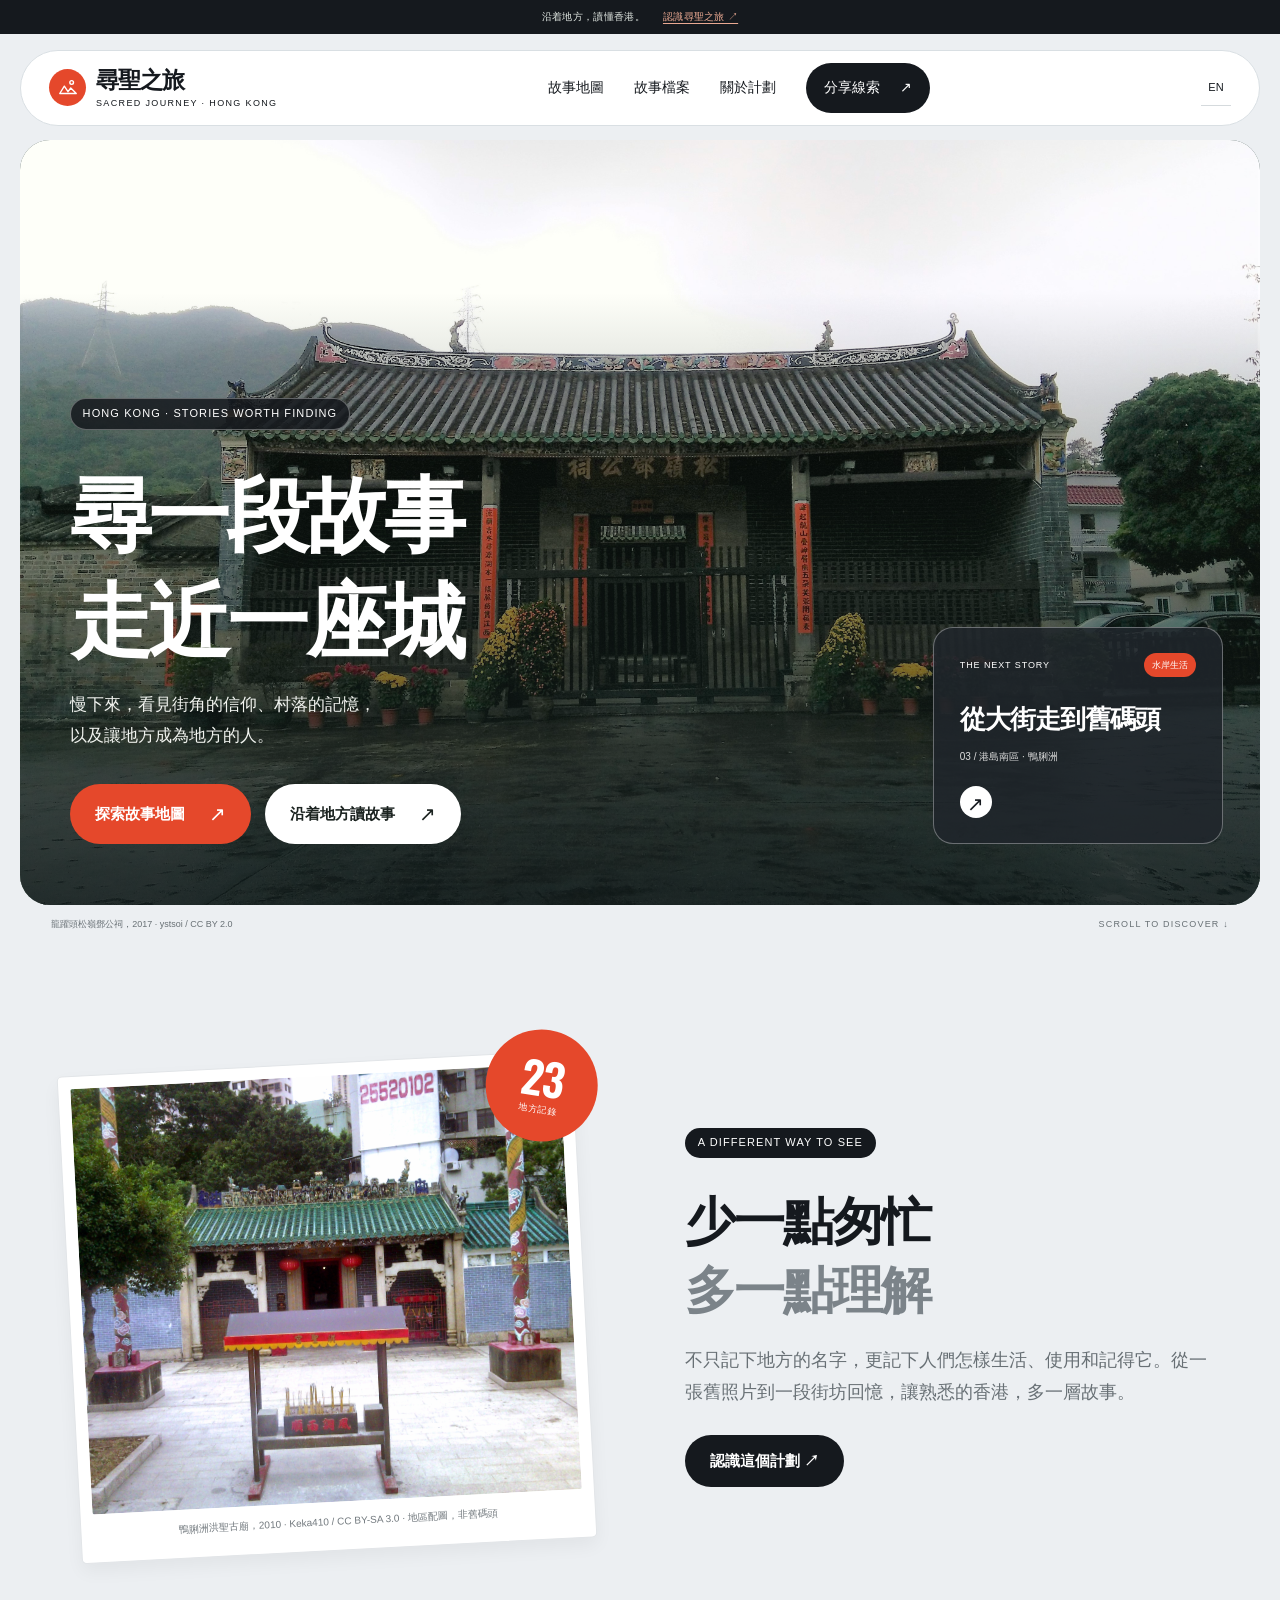
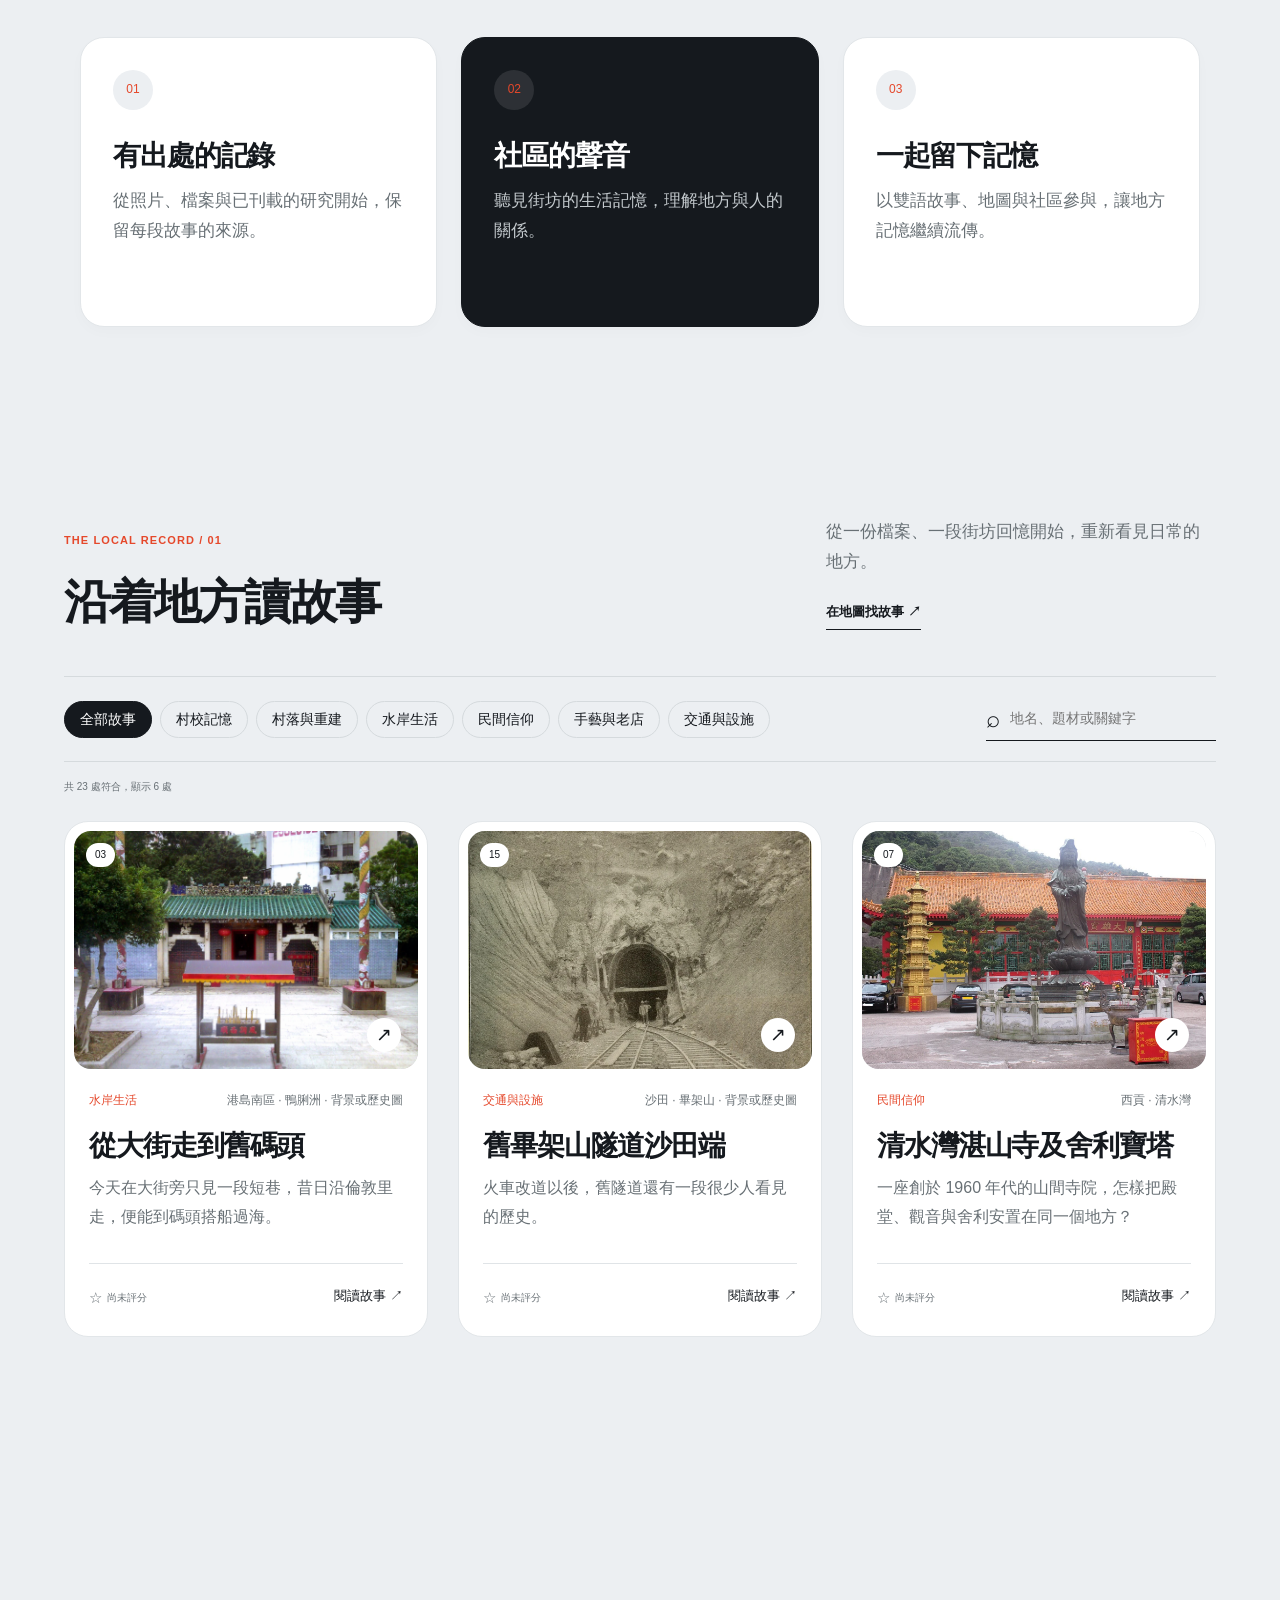
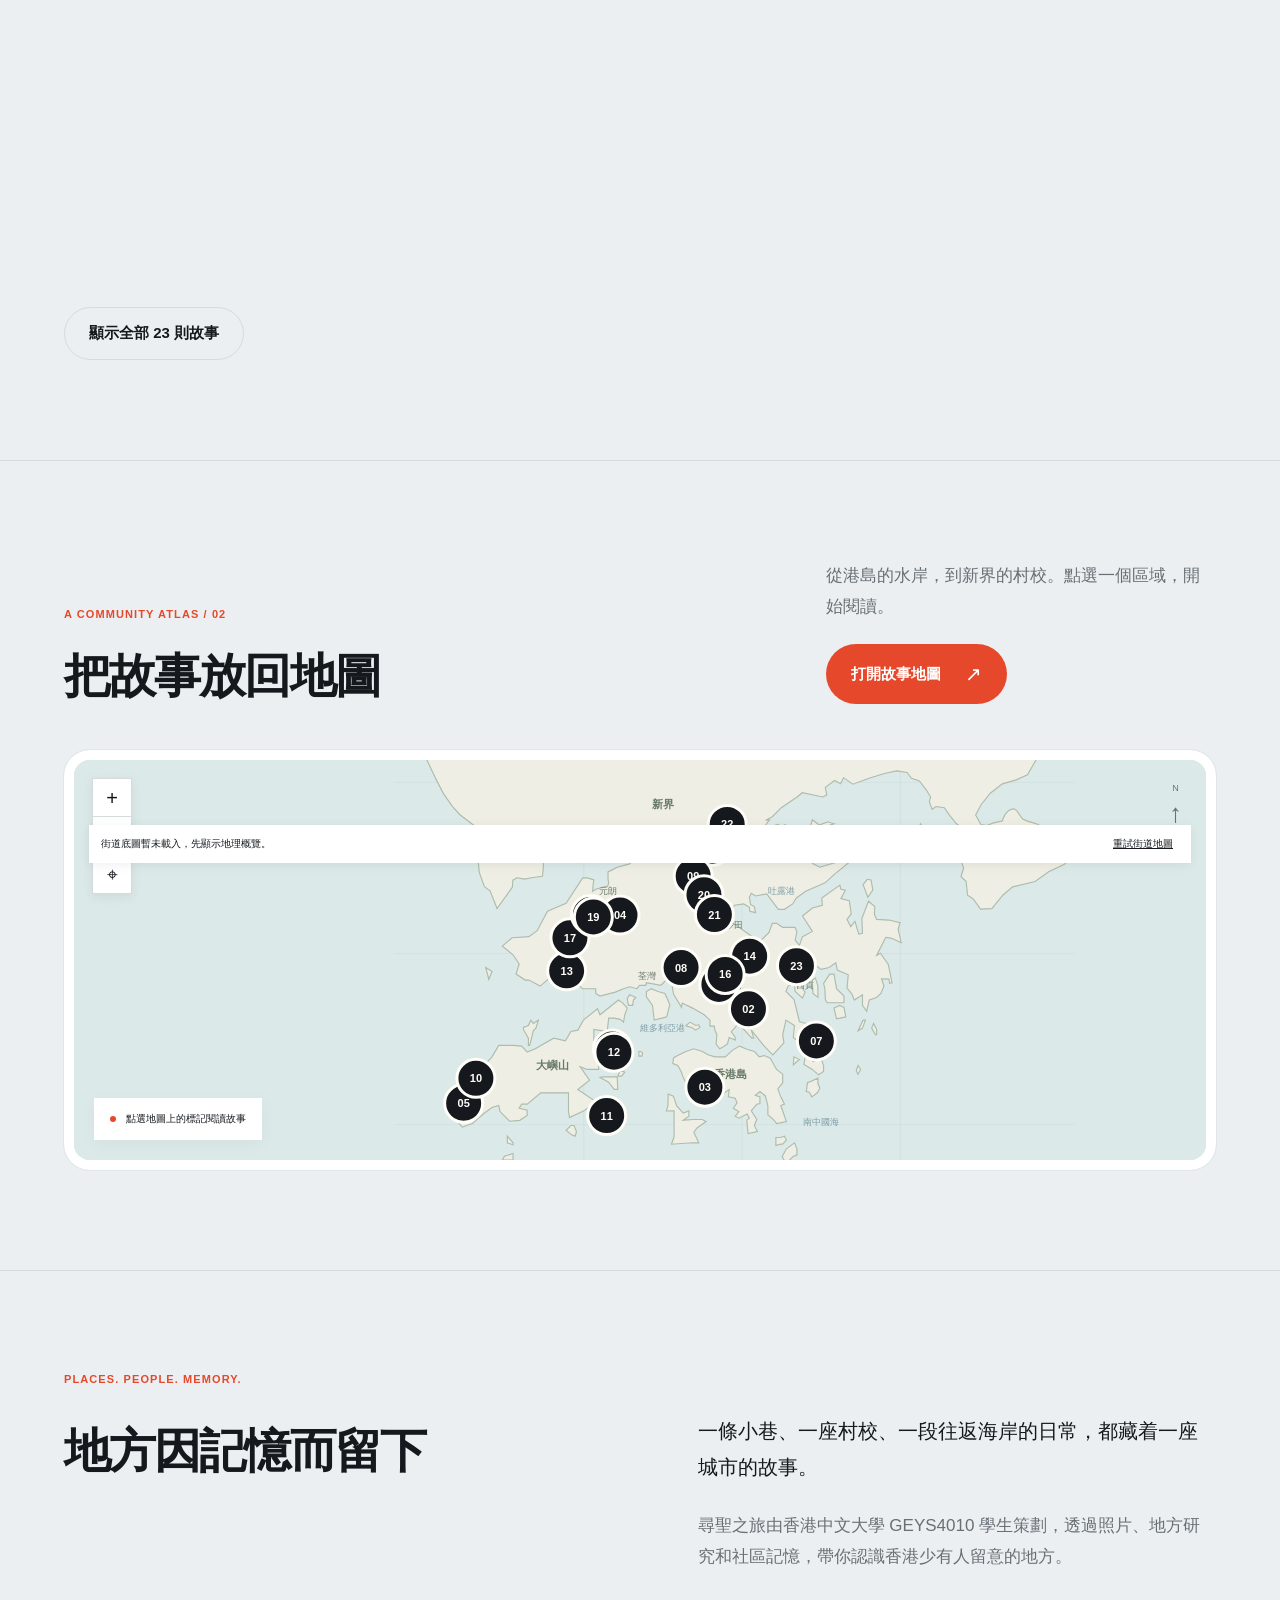
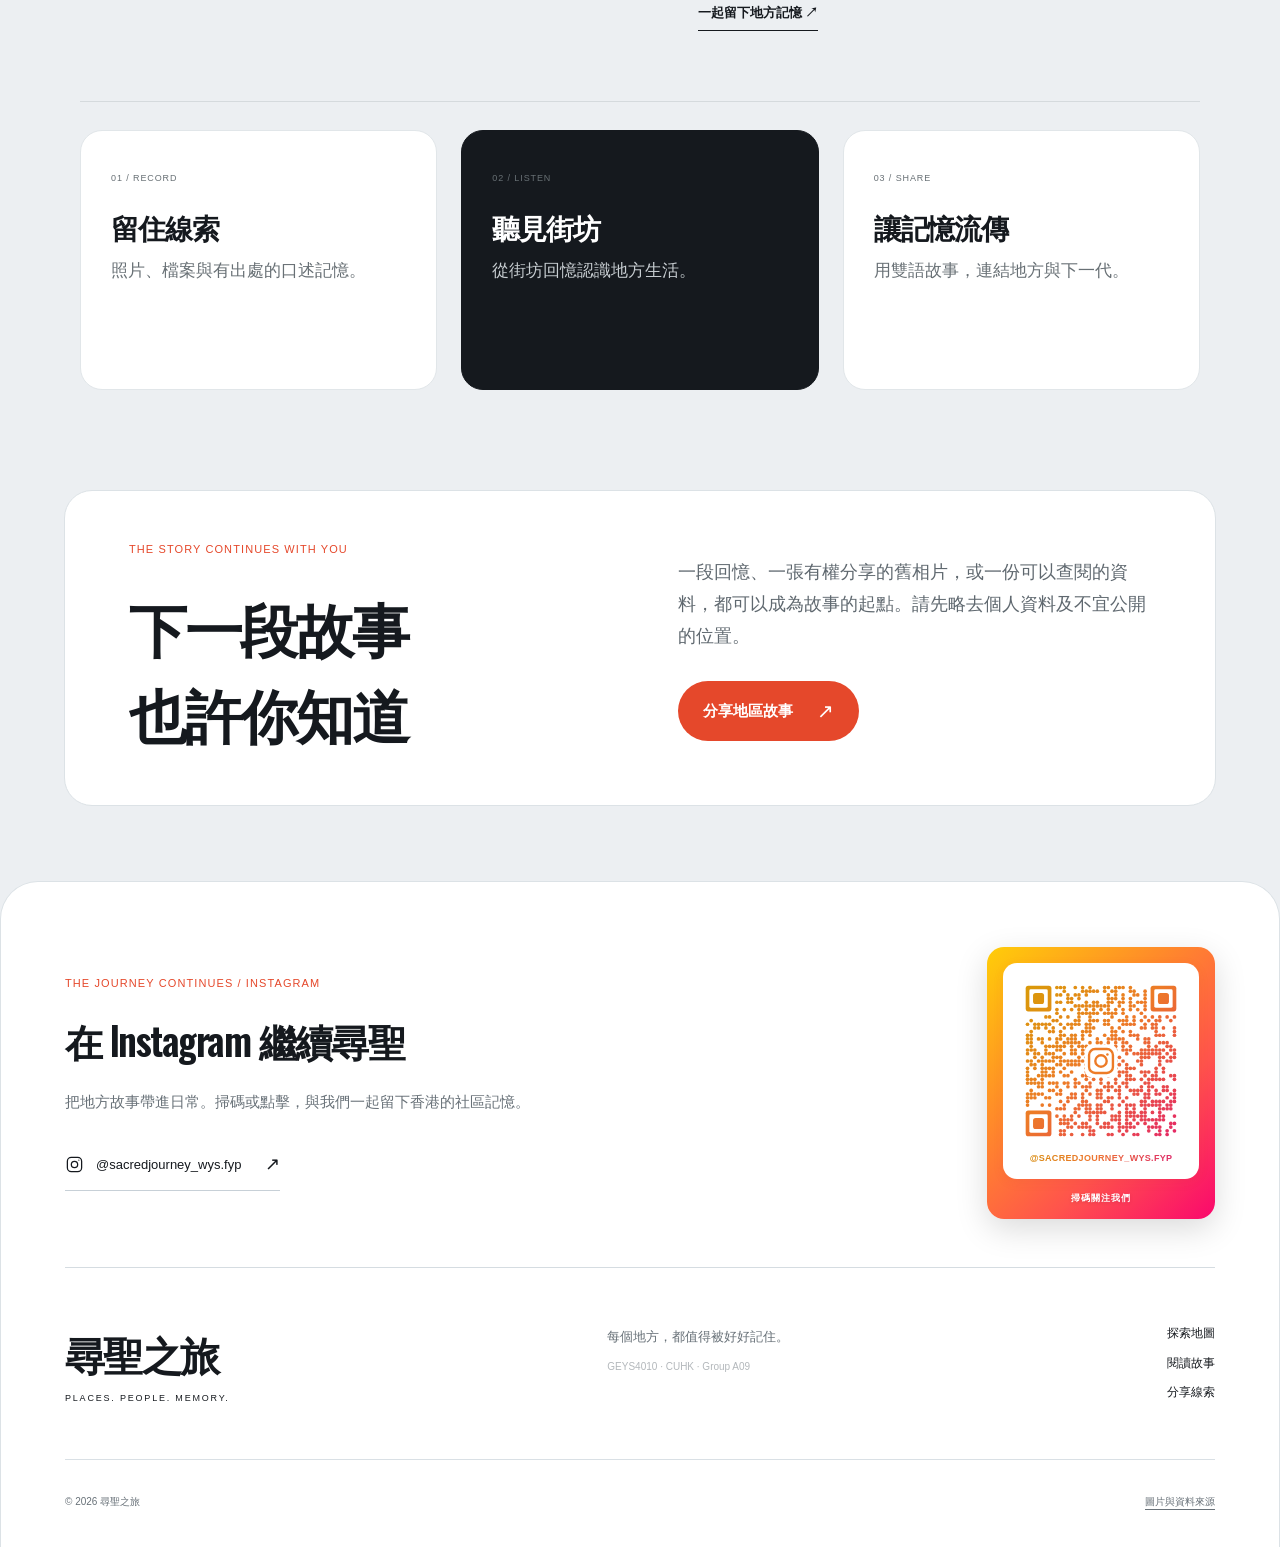
==== commit a212c23a: "Refine Traditional Chinese headings and story punctuation" ====
--- a/index.html
+++ b/index.html
@@ -1,2 +1,2 @@
 <!doctype html>
-<html lang="zh-Hant"><head><meta charset="UTF-8"><meta name="viewport" content="width=device-width,initial-scale=1"><meta name="theme-color" content="#eeeade"><meta name="description" content="尋聖之旅：從香港的地方檔案與街坊記憶，重新認識我們生活的城市。"><title>尋聖之旅 · Sacred Journey</title><link rel="stylesheet" href="./production/assets/vendor/leaflet.css"><link rel="stylesheet" href="./production/style.css?v=20261119-trevonelle-production"></head><body><a class="skip" href="#main">跳至內容 / Skip to content</a><div id="app"></div><div id="toast" role="status" aria-live="polite"></div><script type="module" src="./production/app.js?v=20261119-trevonelle-production"></script></body></html>
+<html lang="zh-Hant"><head><meta charset="UTF-8"><meta name="viewport" content="width=device-width,initial-scale=1"><meta name="theme-color" content="#eeeade"><meta name="description" content="尋聖之旅：從香港的地方檔案與街坊記憶，重新認識我們生活的城市。"><title>尋聖之旅 · Sacred Journey</title><link rel="stylesheet" href="./production/assets/vendor/leaflet.css"><link rel="stylesheet" href="./production/style.css?v=20261119-copyedit"></head><body><a class="skip" href="#main">跳至內容 / Skip to content</a><div id="app"></div><div id="toast" role="status" aria-live="polite"></div><script type="module" src="./production/app.js?v=20261119-copyedit"></script></body></html>
--- a/production/style.css
+++ b/production/style.css
@@ -24,7 +24,7 @@
 .synthesis{--bg:#f5f2e9;--paper:#fcfaf5;--ink:#283d31;--accent:#b85436;--line:#d9d9c9;--muted:#74796c;--heading:'Noto Serif TC',Georgia,serif}.synthesis .announcement{background:#283d31;color:#dce0d2}.synthesis .announcement a{color:#d8b293}.synthesis .site-header{height:98px}.synthesis .brand-symbol{color:var(--accent);border:1px solid var(--accent);font-size:27px;width:35px;height:40px}.synthesis .brand{font-size:26px}.synthesis .nav-cta{background:transparent;color:var(--ink);border-bottom:1px solid var(--ink);padding:8px 0}.syn-hero{display:grid;grid-template-columns:1fr 1fr;gap:3vw;max-width:1600px;margin:auto;padding:76px 5vw 65px;min-height:700px;align-items:center}.syn-hero-copy{padding-bottom:10px;position:relative;z-index:2}.syn-hero .eyebrow{font-size:9px;display:flex;align-items:center;gap:10px;margin-bottom:30px}.syn-hero h1{font-size:clamp(44px,4.8vw,72px);line-height:1.6;letter-spacing:-.06em}.syn-hero h1 em{color:var(--accent)}.syn-hero-copy>p:not(.eyebrow){font-size:14px;line-height:2;margin-top:27px;max-width:430px;color:#6a7367}.syn-hero .hero-buttons{gap:25px;margin-top:30px}.syn-hero .btn{background:var(--ink)}.syn-hero .btn:hover{background:var(--accent)}.syn-edition{display:flex;gap:20px;align-items:center;margin-top:50px}.syn-edition>span{font:35px Georgia,serif;letter-spacing:-.08em;color:var(--ink)}.syn-edition>small{font-size:8px;line-height:1.9;letter-spacing:.07em;color:var(--muted);padding-left:18px;border-left:1px solid var(--line)}.syn-collage{height:550px;position:relative;margin-left:25px}.syn-photo-frame{position:absolute;left:7%;top:0;right:0;bottom:58px;background:var(--paper);padding:10px 10px 42px;transform:rotate(3deg);box-shadow:0 15px 55px #293b2415}.syn-photo-frame img{width:100%;height:100%;object-fit:cover;filter:sepia(.18) saturate(.6)}.syn-photo-frame>span{position:absolute;bottom:12px;left:18px;font-size:8px;letter-spacing:.14em;color:var(--muted)}.syn-record{position:absolute;bottom:15px;left:-20px;padding:25px 32px 24px;background:#ece5d3;max-width:300px;box-shadow:5px 8px 20px #0000000a;transform:rotate(-4deg);border-top:1px solid #b7b198}.syn-record small{font-size:8px;letter-spacing:.1em;color:var(--muted)}.syn-record h3{font-size:24px;line-height:1.8;margin:13px 0 20px;letter-spacing:-.03em}.syn-record a{font-size:11px;border-bottom:1px solid currentColor;padding-bottom:4px}.syn-seal{position:absolute;right:15px;bottom:60px;border:2px solid #a7472d;outline:1px solid #a7472d;outline-offset:4px;color:#a7472d;writing-mode:vertical-rl;padding:7px;font:700 25px/1.5 'Noto Serif TC',serif;transform:rotate(9deg)}.syn-caption{position:absolute;right:0;bottom:-20px;font-size:8px;max-width:60%;text-align:right;color:var(--muted)}.syn-index{display:flex;gap:20px;justify-content:space-between;align-items:center;padding:22px 5vw;border-top:1px solid var(--line);border-bottom:1px solid var(--line);font-size:12px}.syn-index>span:last-child{font-size:9px;letter-spacing:.1em;color:var(--muted)}.synthesis .card-photo{aspect-ratio:1.16}.synthesis .photo-number{background:var(--bg)}.synthesis .card-body h3{font-size:24px}.synthesis .archive{padding-top:85px}.synthesis .teaser-map{border:1px solid #c7cbbb}.synthesis .map-teaser{background:#e7eadd;max-width:none}.synthesis .map-teaser .btn{background:var(--ink)}.syn-manifesto{display:grid;grid-template-columns:1fr 1.8fr;gap:10vw;align-items:center;background:#dbdfcf;max-width:none}.manifesto-number{font:500 150px/1.5 'Noto Serif TC',serif;text-align:center;color:#4e644d}.manifesto-number span{display:block;font:9px var(--sans);letter-spacing:.23em;margin-top:10px}.syn-manifesto h2{line-height:1.65;font-size:clamp(32px,3.3vw,46px);margin-bottom:26px}.syn-manifesto p:not(.eyebrow){font-size:14px;max-width:570px;line-height:2.2;color:#606e5b}.syn-manifesto .under-link{margin-top:25px}.synthesis .contribute{background:#e7dfcf;max-width:none}.synthesis .about-grid h2{font-size:40px}.synthesis .contribute .btn{background:var(--ink)}
 
 /* Shared functional views inherit each visual system. */
-.explore-page{max-width:1600px;margin:auto;padding:50px 3vw 55px}.explore-heading{display:flex;justify-content:space-between;gap:40px;align-items:end;padding:0 2vw 35px}.explore-heading h1{font-size:clamp(30px,3.3vw,46px)}.explore-heading .eyebrow{margin-bottom:12px;font-size:9px}.explore-heading>p{font-size:11px;color:var(--muted);max-width:310px}.explore-layout{display:grid;grid-template-columns:330px minmax(0,1fr);grid-template-rows:var(--explore-map-height);--explore-map-height:610px;border:1px solid var(--line)}.map-sidebar{background:var(--paper);display:flex;flex-direction:column;min-height:0}.map-story-list{flex:1 1 auto;min-height:0;overflow-y:auto;overscroll-behavior-y:contain}.map-story-list:focus-visible{outline:2px solid var(--accent);outline-offset:-2px}.sidebar-top{flex:none;padding:25px;border-bottom:1px solid var(--line)}.sidebar-top p{font-size:13px;display:flex;justify-content:space-between}.sidebar-top p>span{font-size:10px;color:var(--accent)}.sidebar-top small{font-size:9px;color:var(--muted)}.map-list-item{display:flex;gap:16px;padding:26px 20px;border-bottom:1px solid var(--line);align-items:start}.map-list-no{font:25px Georgia,serif;color:var(--accent);line-height:1.6}.map-list-item small{font-size:9px;color:var(--muted)}.map-list-item h3{font-size:19px;margin:6px 0 12px;line-height:1.6}.map-list-item p{font-size:10px;color:var(--muted)}.map-list-item>span:last-child{margin-left:auto;font-size:19px}.sidebar-foot{flex:none;padding:24px;display:flex;gap:12px;align-items:baseline;margin-top:auto}.sidebar-foot p{font-size:10px;color:var(--muted);line-height:1.8}.map-stage{position:relative;min-height:var(--explore-map-height)}.map-stage>.leaflet-canvas{position:absolute;inset:0}.map-toolbar{position:absolute;top:18px;left:18px;right:18px;display:flex;justify-content:space-between;gap:10px;align-items:center;z-index:400;pointer-events:none}.map-toolbar>span{font-size:9px;padding:12px 15px;background:var(--paper);box-shadow:0 2px 10px #0001}.map-toolbar>button{font-size:10px;padding:12px;background:var(--paper);pointer-events:auto;box-shadow:0 2px 10px #0001}.map-legend{position:absolute;bottom:25px;left:20px;z-index:400;background:var(--paper);display:flex;align-items:center;gap:10px;font-size:10px;padding:12px 16px;max-width:calc(100% - 40px)}.map-legend small{color:var(--muted);font-size:9px;padding-left:10px;border-left:1px solid var(--line)}.area-marker{border:1px dashed var(--accent);border-radius:50%;width:18px;height:18px;flex-shrink:0}.map-stage .leaflet-top.leaflet-left{top:70px;left:10px}.back-link{display:inline-block;font-size:12px;padding:12px 0}.explore-page>.back-link{margin-left:2vw;margin-top:15px}.mobile-map-toggle{display:none}.story-page{max-width:1600px;margin:auto}.story-topline{display:flex;align-items:center;justify-content:space-between;gap:25px;padding:25px 5vw 15px}.story-intro{display:grid;grid-template-columns:1.12fr 1fr;gap:6vw;padding:20px 5vw 65px;align-items:center}.story-cover{position:relative;min-width:0}.story-cover>img{width:100%;height:510px;object-fit:cover}.cover-number{position:absolute;left:20px;top:20px;background:var(--paper);font:24px/1 Georgia,serif;padding:14px}.story-intro-copy{padding-bottom:25px}.story-intro-copy h1{font-size:clamp(35px,3.8vw,55px);line-height:1.5;margin-bottom:22px}.story-intro-copy .eyebrow{font-size:10px;color:var(--accent);margin-bottom:20px}.story-intro-copy .lead{font-size:14px;color:var(--muted)}.record-fields{border-top:1px solid var(--line);margin:25px 0}.record-fields>div{border-bottom:1px solid var(--line);display:grid;grid-template-columns:100px 1fr;gap:16px;padding:13px 0;font-size:11px}.record-fields small{font-size:9px;color:var(--muted)}.story-reading{display:grid;grid-template-columns:230px minmax(0,720px);gap:6vw;padding:60px 5vw 90px;border-top:1px solid var(--line);justify-content:center}.story-toc{position:sticky;top:40px;align-self:start}.story-toc>.eyebrow{font-size:9px}.story-toc a{display:block;font-size:11px;border-top:1px solid var(--line);padding:14px 0}.story-content>section{padding-bottom:70px;margin-bottom:60px;border-bottom:1px solid var(--line);scroll-margin-top:35px}.story-content h2{font-size:30px;line-height:1.7;margin-bottom:25px}.story-content .eyebrow{font-size:9px;color:var(--accent)}.story-content p{font-size:14px;line-height:2.25}.story-content blockquote{margin:35px 0;padding:12px 0 12px 30px;border-left:2px solid var(--accent);font:500 22px/1.9 var(--heading)}.story-content blockquote small{display:block;font:9px/1.6 var(--sans);color:var(--muted);margin-top:20px}.visit-panel{padding:35px!important;background:var(--paper);border:1px solid var(--line)!important}.visit-panel dl{font-size:12px;margin:25px 0}.visit-panel dl>div{display:flex;justify-content:space-between;gap:20px;border-top:1px solid var(--line);padding:14px 0}.visit-panel dt{color:var(--muted);font-size:11px;flex-shrink:0}.visit-panel dd{margin:0;text-align:right}.visit-panel dd small{display:block;font-size:9px}.story-content .small-note{font-size:10px;line-height:1.9}.source-record{display:flex;gap:22px;border-top:1px solid var(--line);border-bottom:1px solid var(--line);padding:25px 0}.source-record>span{font-size:27px}.source-record h3{font:500 14px/1.8 var(--sans)}.source-record p{font-size:10px;color:var(--muted);margin-top:8px}.verification-note{padding:25px;margin:25px 0;background:var(--paper);border-left:2px solid var(--accent)}.verification-note small{font-size:9px;letter-spacing:.1em;color:var(--accent)}.verification-note p{font-size:13px;margin-top:10px}.story-content .under-link{margin-top:25px}.related{border-top:1px solid var(--line)}.related .story-grid{grid-template-columns:repeat(2,minmax(0,1fr))}.review-section form{margin-top:25px}.rating-current{margin:20px 0}.star-input{display:flex;gap:10px;margin:12px 0 23px}.star-input label{position:relative;cursor:pointer}.star-input input{position:absolute;inset:0;opacity:0;cursor:pointer}.star-input label>span:first-of-type{font-size:30px;color:#b7b5aa;display:block;padding:3px}.star-input label:hover>span:first-of-type,.star-input input:checked+span,.star-input label:has(~label input:checked)>span:first-of-type{color:var(--accent)}.star-input label:has(input:focus-visible){outline:2px solid var(--accent);outline-offset:4px}fieldset{padding:0;margin:0;border:0}legend{font-size:12px;padding:0}.field-label{display:flex;flex-direction:column;gap:10px;font-size:12px;margin:20px 0}.field-label input,.field-label textarea{width:100%;padding:13px 15px;border:1px solid var(--line);background:var(--paper);font-size:13px;line-height:1.8;border-radius:0;resize:vertical}.field-label input::placeholder,.field-label textarea::placeholder{color:var(--muted);font-size:11px}.review-section .btn{margin-top:22px}.form-status{font-size:12px!important;color:var(--accent);margin-top:15px}.submit-page{padding-top:40px;min-height:85vh}.submission-grid{display:grid;grid-template-columns:1fr 1fr;gap:10vw;margin-top:30px}.submission-grid h1{font-size:clamp(39px,4.8vw,65px);line-height:1.6}.submission-grid>div>p:not(.eyebrow){max-width:400px;color:var(--muted);font-size:14px;margin-top:30px}.submit-steps{list-style:decimal-leading-zero;padding-left:25px;font-size:12px;line-height:2.3;margin-top:40px}.submit-steps li{padding:10px;border-bottom:1px solid var(--line)}.submission-card{background:var(--paper);border:1px solid var(--line);padding:35px}.submission-card h2{font-size:26px}.submission-card>p{font-size:12px!important;margin-top:16px!important}.submission-card fieldset{margin-top:25px}.submission-types{display:flex;gap:20px;margin:12px 0}.submission-types label{display:flex;gap:8px;align-items:center;font-size:12px}.checkbox-label{display:flex;gap:10px;align-items:start;font-size:10px;margin:23px 0;line-height:1.8}.checkbox-label input{accent-color:var(--accent);margin-top:4px;flex-shrink:0}.credits-page{max-width:1100px}.credits-page h1{font-size:clamp(32px,4vw,48px)}.credits-prose{max-width:740px;margin-top:50px}.credits-prose h2{font-size:23px;margin:40px 0 20px}.credits-prose p,.credits-prose li{font-size:13px;line-height:2}.credits-prose a{border-bottom:1px solid var(--line)}.credits-prose>.btn{margin-top:30px}.not-found{min-height:65vh}.not-found h1{font-size:44px}.not-found p:not(.eyebrow){margin:25px 0}.not-found .btn{margin-top:20px}
+.explore-page{max-width:1600px;margin:auto;padding:50px 3vw 55px}.explore-heading{display:flex;justify-content:space-between;gap:40px;align-items:end;padding:0 2vw 35px}.explore-heading h1{font-size:clamp(30px,3.3vw,46px)}.explore-heading .eyebrow{margin-bottom:12px;font-size:9px}.explore-heading>p{font-size:11px;color:var(--muted);max-width:310px}.explore-layout{display:grid;grid-template-columns:330px minmax(0,1fr);grid-template-rows:var(--explore-map-height);--explore-map-height:610px;border:1px solid var(--line)}.map-sidebar{background:var(--paper);display:flex;flex-direction:column;min-height:0}.map-story-list{flex:1 1 auto;min-height:0;overflow-y:auto;overscroll-behavior-y:contain}.map-story-list:focus-visible{outline:2px solid var(--accent);outline-offset:-2px}.sidebar-top{flex:none;padding:25px;border-bottom:1px solid var(--line)}.sidebar-top p{font-size:13px;display:flex;justify-content:space-between}.sidebar-top p>span{font-size:10px;color:var(--accent)}.sidebar-top small{font-size:9px;color:var(--muted)}.map-list-item{display:flex;gap:16px;padding:26px 20px;border-bottom:1px solid var(--line);align-items:start}.map-list-no{font:25px Georgia,serif;color:var(--accent);line-height:1.6}.map-list-item small{font-size:9px;color:var(--muted)}.map-list-item h3{font-size:19px;margin:6px 0 12px;line-height:1.6}.map-list-item p{font-size:10px;color:var(--muted)}.map-list-item>span:last-child{margin-left:auto;font-size:19px}.sidebar-foot{flex:none;padding:24px;display:flex;gap:12px;align-items:baseline;margin-top:auto}.sidebar-foot p{font-size:10px;color:var(--muted);line-height:1.8}.map-stage{position:relative;min-height:var(--explore-map-height)}.map-stage>.leaflet-canvas{position:absolute;inset:0}.map-toolbar{position:absolute;top:18px;left:18px;right:18px;display:flex;justify-content:space-between;gap:10px;align-items:center;z-index:400;pointer-events:none}.map-toolbar>span{font-size:9px;padding:12px 15px;background:var(--paper);box-shadow:0 2px 10px #0001}.map-toolbar>button{font-size:10px;padding:12px;background:var(--paper);pointer-events:auto;box-shadow:0 2px 10px #0001}.map-legend{position:absolute;bottom:25px;left:20px;z-index:400;background:var(--paper);display:flex;align-items:center;gap:10px;font-size:10px;padding:12px 16px;max-width:calc(100% - 40px)}.map-legend small{color:var(--muted);font-size:9px;padding-left:10px;border-left:1px solid var(--line)}.area-marker{border:1px dashed var(--accent);border-radius:50%;width:18px;height:18px;flex-shrink:0}.map-stage .leaflet-top.leaflet-left{top:70px;left:10px}.back-link{display:inline-block;font-size:12px;padding:12px 0}.explore-page>.back-link{margin-left:2vw;margin-top:15px}.mobile-map-toggle{display:none}.story-page{max-width:1600px;margin:auto}.story-topline{display:flex;align-items:center;justify-content:space-between;gap:25px;padding:25px 5vw 15px}.story-intro{display:grid;grid-template-columns:1.12fr 1fr;gap:6vw;padding:20px 5vw 65px;align-items:center}.story-cover{position:relative;min-width:0}.story-cover>img{width:100%;height:510px;object-fit:cover}.cover-number{position:absolute;left:20px;top:20px;background:var(--paper);font:24px/1 Georgia,serif;padding:14px}.story-intro-copy{padding-bottom:25px}.story-intro-copy h1{font-size:clamp(35px,3.8vw,55px);line-height:1.5;margin-bottom:22px}.story-intro-copy .eyebrow{font-size:10px;color:var(--accent);margin-bottom:20px}.story-intro-copy .lead{font-size:14px;color:var(--muted)}.record-fields{border-top:1px solid var(--line);margin:25px 0}.record-fields>div{border-bottom:1px solid var(--line);display:grid;grid-template-columns:100px 1fr;gap:16px;padding:13px 0;font-size:11px}.record-fields small{font-size:9px;color:var(--muted)}.story-reading{display:grid;grid-template-columns:230px minmax(0,720px);gap:6vw;padding:60px 5vw 90px;border-top:1px solid var(--line);justify-content:center}.story-toc{position:sticky;top:40px;align-self:start}.story-toc>.eyebrow{font-size:9px}.story-toc a{display:block;font-size:11px;border-top:1px solid var(--line);padding:14px 0}.story-content>section{padding-bottom:70px;margin-bottom:60px;border-bottom:1px solid var(--line);scroll-margin-top:35px}.story-content h2{font-size:30px;line-height:1.7;margin-bottom:25px}.story-content .eyebrow{font-size:9px;color:var(--accent)}.story-content p{font-size:14px;line-height:2.25}.story-content blockquote{margin:35px 0;padding:12px 0 12px 30px;border-left:2px solid var(--accent);font:500 22px/1.9 var(--heading)}.story-content blockquote small{display:block;font:9px/1.6 var(--sans);color:var(--muted);margin-top:20px}.visit-panel{padding:35px!important;background:var(--paper);border:1px solid var(--line)!important}.visit-panel dl{font-size:12px;margin:25px 0}.visit-panel dl>div{display:flex;justify-content:space-between;gap:20px;border-top:1px solid var(--line);padding:14px 0}.visit-panel dt{color:var(--muted);font-size:11px;flex-shrink:0}.visit-panel dd{margin:0;text-align:right}.visit-panel dd small{display:block;font-size:9px}.story-content .small-note{font-size:10px;line-height:1.9}.source-record{display:flex;gap:22px;border-top:1px solid var(--line);border-bottom:1px solid var(--line);padding:25px 0}.source-record>span{font-size:27px}.source-record .source-title{font:500 14px/1.8 var(--sans)}.source-record p:not(.source-title){font-size:10px;color:var(--muted);margin-top:8px}.verification-note{padding:25px;margin:25px 0;background:var(--paper);border-left:2px solid var(--accent)}.verification-note small{font-size:9px;letter-spacing:.1em;color:var(--accent)}.verification-note p{font-size:13px;margin-top:10px}.story-content .under-link{margin-top:25px}.related{border-top:1px solid var(--line)}.related .story-grid{grid-template-columns:repeat(2,minmax(0,1fr))}.review-section form{margin-top:25px}.rating-current{margin:20px 0}.star-input{display:flex;gap:10px;margin:12px 0 23px}.star-input label{position:relative;cursor:pointer}.star-input input{position:absolute;inset:0;opacity:0;cursor:pointer}.star-input label>span:first-of-type{font-size:30px;color:#b7b5aa;display:block;padding:3px}.star-input label:hover>span:first-of-type,.star-input input:checked+span,.star-input label:has(~label input:checked)>span:first-of-type{color:var(--accent)}.star-input label:has(input:focus-visible){outline:2px solid var(--accent);outline-offset:4px}fieldset{padding:0;margin:0;border:0}legend{font-size:12px;padding:0}.field-label{display:flex;flex-direction:column;gap:10px;font-size:12px;margin:20px 0}.field-label input,.field-label textarea{width:100%;padding:13px 15px;border:1px solid var(--line);background:var(--paper);font-size:13px;line-height:1.8;border-radius:0;resize:vertical}.field-label input::placeholder,.field-label textarea::placeholder{color:var(--muted);font-size:11px}.review-section .btn{margin-top:22px}.form-status{font-size:12px!important;color:var(--accent);margin-top:15px}.submit-page{padding-top:40px;min-height:85vh}.submission-grid{display:grid;grid-template-columns:1fr 1fr;gap:10vw;margin-top:30px}.submission-grid h1{font-size:clamp(39px,4.8vw,65px);line-height:1.6}.submission-grid>div>p:not(.eyebrow){max-width:400px;color:var(--muted);font-size:14px;margin-top:30px}.submit-steps{list-style:decimal-leading-zero;padding-left:25px;font-size:12px;line-height:2.3;margin-top:40px}.submit-steps li{padding:10px;border-bottom:1px solid var(--line)}.submission-card{background:var(--paper);border:1px solid var(--line);padding:35px}.submission-card h2{font-size:26px}.submission-card>p{font-size:12px!important;margin-top:16px!important}.submission-card fieldset{margin-top:25px}.submission-types{display:flex;gap:20px;margin:12px 0}.submission-types label{display:flex;gap:8px;align-items:center;font-size:12px}.checkbox-label{display:flex;gap:10px;align-items:start;font-size:10px;margin:23px 0;line-height:1.8}.checkbox-label input{accent-color:var(--accent);margin-top:4px;flex-shrink:0}.credits-page{max-width:1100px}.credits-page h1{font-size:clamp(32px,4vw,48px)}.credits-prose{max-width:740px;margin-top:50px}.credits-prose h2{font-size:23px;margin:40px 0 20px}.credits-prose p,.credits-prose li{font-size:13px;line-height:2}.credits-prose a{border-bottom:1px solid var(--line)}.credits-prose>.btn{margin-top:30px}.not-found{min-height:65vh}.not-found h1{font-size:44px}.not-found p:not(.eyebrow){margin:25px 0}.not-found .btn{margin-top:20px}
 
 /* Comparison entrance */
 .portal{--bg:#efeee6;--ink:#29392f;--accent:#a75c3b}.portal-main{max-width:1450px;margin:auto;padding:35px 5vw 50px}.portal-top{display:flex;justify-content:space-between;align-items:center;border-bottom:1px solid var(--line);padding-bottom:24px}.portal-top>span{font-size:9px;letter-spacing:.12em}.portal-intro{padding:70px 0 60px;position:relative}.portal-intro h1{font-size:clamp(40px,5vw,70px);line-height:1.6;letter-spacing:-.06em}.portal-intro>p:last-child{position:absolute;right:3%;bottom:70px;font-size:13px;color:var(--muted);line-height:2.1}.portal-intro .eyebrow{font-size:9px}.portal-grid{display:grid;grid-template-columns:1fr 1fr;gap:55px 35px}.portal-cover{position:relative;aspect-ratio:1.7;display:block;overflow:hidden;background:#e4e0d3}.portal-cover>img{height:100%;width:100%;object-fit:cover;transition:transform .6s}.portal-cover:hover>img{transform:scale(1.03)}.portal-open{position:absolute;bottom:16px;right:16px;padding:10px 16px;background:#fbfaf3;color:#283d31;font-size:11px}.portal-card-copy{padding-top:22px}.portal-card-copy>div:first-child{display:flex;align-items:center;gap:15px}.portal-card-copy>div:first-child>span{font-size:11px;color:var(--accent)}.portal-card-copy h2{font-size:29px}.portal-card-copy small{margin-left:auto;font-size:10px;color:var(--muted)}.portal-card-copy>p{font-size:12px;margin-top:10px;color:var(--muted)}.portal-links{display:flex;gap:25px;padding-top:17px;font-size:11px}.portal-links a{border-bottom:1px solid var(--line);padding-bottom:5px}.portal-relic .portal-cover{background:#f4efe7 url('./assets/relic-cloud.png') center/cover}.portal-relic .portal-cover>img{object-fit:contain;max-height:95%}.portal-accession .portal-cover{background:#c9972b}.portal-synthesis .portal-cover>img{filter:sepia(.25) saturate(.5);object-position:center 35%}.portal-seal{position:absolute;top:30px;left:30px;font:700 30px/1.7 'Noto Serif TC',serif;background:#eee8d8e8;padding:16px 20px;color:#394f38;box-shadow:0 3px 15px #0001}.portal-bottom{display:flex;justify-content:space-between;gap:30px;border-top:1px solid var(--line);padding-top:25px;margin-top:65px;font-size:10px;color:var(--muted)}.portal-bottom>a{flex-shrink:0}
@@ -33,7 +33,7 @@
 @media(min-width:1600px){.trev-hero{max-width:1560px;margin-left:auto;margin-right:auto}.landscape-band{max-width:1560px;margin-left:auto;margin-right:auto}}
 @media(max-width:1150px){.site-header nav{gap:20px}.site-header{padding:0 4vw;gap:20px}.trev-hero-copy{right:33%}.trev-hero h1{font-size:54px}.floating-story{width:255px;padding:23px}.floating-story h3{font-size:22px}.section{padding-top:80px;padding-bottom:80px}.syn-hero{gap:1vw}.syn-hero h1{font-size:50px}.syn-collage{height:500px}.syn-record{max-width:260px;padding:20px 25px}.syn-record h3{font-size:21px}.syn-hero .hero-buttons{gap:20px}.syn-hero .under-link{font-size:11px}.syn-hero .btn{font-size:11px}.explore-layout{grid-template-columns:290px minmax(0,1fr)}.record-fields>div{grid-template-columns:90px 1fr}.story-cover>img{height:460px}.story-intro{gap:5vw}.relic .site-header nav{gap:18px}.story-card .card-meta{flex-direction:column;gap:4px}.portal-intro>p:last-child{right:0}}
 @media(max-width:900px){.site-header nav{display:none;position:absolute;top:100%;left:0;right:0;background:var(--paper);border:1px solid var(--line);padding:25px;box-shadow:0 12px 20px #0001}.site-header.menu-open nav{display:flex;flex-direction:column;align-items:stretch;gap:0}.site-header.menu-open nav>a{padding:15px 10px;border-bottom:1px solid var(--line);font-size:14px}.site-header.menu-open nav .nav-cta{background:transparent;color:var(--ink)}.menu-toggle{display:block}.site-header{height:80px}.section-head{gap:35px}.section-head>div:first-child{flex:1.2}.section-head>div:last-child{flex:1}.section-head h2{font-size:32px}.story-grid{gap:22px}.card-body h3{font-size:21px}.trev-intro{grid-template-columns:.4fr 1.5fr}.intro-list{display:none}.trev-hero{min-height:700px}.trev-hero-copy{right:5%;bottom:25%}.trev-hero h1{font-size:58px}.floating-story{width:320px;bottom:28px;right:4%;padding:18px 22px}.floating-story h3{margin:10px 0 4px;font-size:19px}.floating-story .circle-arrow{position:absolute;right:20px;bottom:18px;margin:0}.floating-story>div>span{margin-right:20px}.about-grid{gap:6vw}.principles{gap:25px}.acc-hero h1{font-size:60px}.wayfinding-grid{grid-template-columns:repeat(2,1fr)}.acc-hero-bottom{gap:5vw}.relic-hero{min-height:850px;padding-top:75px}.relic-hero h1{font-size:58px}.relic-art{height:450px}.syn-hero{grid-template-columns:1.1fr 1fr;padding-top:55px;padding-bottom:65px;min-height:650px}.syn-hero h1{font-size:42px}.syn-hero .eyebrow{font-size:8px}.syn-hero-copy>p:not(.eyebrow){font-size:12px}.syn-collage{height:440px;margin-left:10px}.syn-record{left:-10px;max-width:220px;padding:16px 22px}.syn-record h3{font-size:20px;margin:10px 0}.syn-record small{font-size:7px}.syn-seal{right:0;bottom:80px;font-size:20px}.syn-caption{font-size:7px;max-width:70%}.syn-edition{margin-top:35px}.syn-manifesto{gap:6vw}.manifesto-number{font-size:120px}.syn-manifesto h2{font-size:32px}.story-reading{grid-template-columns:150px minmax(0,1fr);gap:5vw}.story-intro{grid-template-columns:1fr 1fr}.story-intro-copy h1{font-size:34px}.story-intro-copy .lead{font-size:12px}.story-cover>img{height:430px}.record-fields>div{grid-template-columns:1fr;gap:4px;padding:10px 0}.submission-grid{gap:6vw}.submission-card{padding:25px}.submission-grid h1{font-size:43px}.portal-intro>p:last-child{position:static;margin-top:25px}.portal-intro{padding-bottom:45px}.portal-card-copy small{display:none}}
-@media(max-width:680px){html{scroll-padding-top:35px}body{font-size:14px}.section{padding:60px 22px}.announcement{font-size:8px;padding:9px 12px}.announcement a{margin-left:10px}.site-header{height:73px;padding:0 22px;gap:15px}.brand{font-size:22px}.brand small{font-size:7px}.brand-symbol{width:30px;height:30px;font-size:30px}.header-actions{gap:13px}.section-head{display:block;margin-bottom:30px}.section-head>div:last-child{max-width:none;margin-top:20px}.section-head h2{font-size:30px;line-height:1.6}.section-head .eyebrow{font-size:9px;margin-bottom:14px}.section-head>div:last-child>p{font-size:12px}.section-head .btn,.section-head .under-link{margin-top:17px}.eyebrow{font-size:9px}.archive-tools{flex-direction:column;align-items:stretch;gap:18px;padding:18px 0}.filter-chips{gap:7px}.chip{font-size:10px;padding:9px 11px}.search{min-width:0;padding-bottom:3px;font-size:23px}.search input{font-size:12px;padding:7px 0}.result-line{font-size:9px;flex-direction:column;gap:5px;padding:15px 0 22px}.story-grid{grid-template-columns:1fr;gap:35px}.card-photo{aspect-ratio:1.3}.card-body{padding-top:18px}.card-meta{flex-direction:row!important;font-size:9px;margin-bottom:10px}.card-body h3{font-size:24px!important;line-height:1.5}.card-body>p{font-size:12px;min-height:0}.card-bottom{font-size:11px;padding-top:15px;margin-top:15px}.image-note{font-size:9px}.teaser-map{height:360px}.map-note{bottom:25px;left:12px;max-width:calc(100% - 24px);font-size:8px;padding:10px 12px}.about-grid{grid-template-columns:1fr;gap:30px}.about-grid h2{font-size:33px!important}.about-grid .lead{font-size:16px}.about-grid>div>p:not(.lead){font-size:12px;margin-top:22px}.principles{grid-template-columns:1fr;gap:25px;margin-top:40px}.principles>div{border-bottom:1px solid var(--line);padding-bottom:25px}.principles>div:last-child{border:0;padding-bottom:0}.principles h3{font-size:22px;margin-top:12px}.contribute{grid-template-columns:1fr;gap:30px}.contribute h2{font-size:38px}.contribute .lead{font-size:14px}.site-footer{padding:50px 22px 75px}.footer-main{flex-direction:column;gap:30px}.footer-word{font-size:35px}.footer-main>div{flex-direction:row;gap:22px;font-size:11px}.footer-bottom{flex-wrap:wrap;justify-content:start;gap:15px;margin-top:35px;font-size:9px;padding-top:20px}.footer-bottom .text-button{font-size:9px}.design-switch{left:12px;bottom:12px}.design-switch summary{font-size:10px;padding:11px 14px}.trevonelle .site-header{height:64px;padding:0 18px;margin:12px;border-radius:35px}.trevonelle .brand{font-size:21px}.trevonelle .brand-symbol{width:30px;height:30px;font-size:22px}.trevonelle .site-header nav{border-radius:20px}.trev-hero{margin:0 12px;border-radius:24px;height:770px;min-height:0;max-height:none}.hero-image{object-position:55% center}.hero-shade{background:linear-gradient(0deg,#111c1eeb 0%,#17251f55 70%,transparent)}.trev-hero-copy{left:24px;right:24px;bottom:205px}.trev-hero h1{font-size:clamp(36px,8vw,50px);line-height:1.4;margin-bottom:18px}.trev-hero-copy>.eyebrow{font-size:7px;letter-spacing:.08em;max-width:100%;margin-bottom:20px}.trev-hero-copy p:not(.eyebrow){font-size:12px;line-height:2}.desktop{display:none}.hero-buttons{gap:10px;margin-top:24px}.hero-buttons .btn{font-size:10px;padding:12px 16px;min-height:44px;gap:10px}.floating-story{left:24px;right:24px;bottom:25px;width:auto;padding:17px 20px}.floating-story small{font-size:8px}.floating-story>div>span{font-size:8px}.floating-story h3{font-size:20px;margin:12px 0 8px}.floating-story p{font-size:9px!important}.hero-caption{margin:12px 24px;display:block;font-size:8px}.hero-caption>span{display:none}.trev-intro{grid-template-columns:1fr;gap:25px;padding-top:60px}.intro-serial{font-size:50px;display:flex;align-items:center;gap:20px;padding:0}.intro-serial small{margin:0;font-size:8px}.trev-intro h2{font-size:34px;margin-bottom:22px}.trev-intro>div:nth-child(2)>.eyebrow{margin-bottom:15px}.landscape-band{margin:0 12px;min-height:450px;border-radius:22px}.landscape-band>img{height:450px}.landscape-band>div{left:26px;right:26px;top:65px}.landscape-band h2{font-size:36px}.landscape-band .eyebrow{font-size:8px}.landscape-band .btn{font-size:11px}.acc-hero-top{padding:40px 22px 27px}.acc-hero h1{font-size:clamp(37px,10vw,58px);line-height:1.4}.acc-hero .eyebrow{font-size:8px;letter-spacing:.1em}.acc-hero-image{width:calc(100% - 44px);aspect-ratio:1;object-fit:cover;object-position:center}.acc-hero-bottom{grid-template-columns:1fr;padding:25px 22px 35px;gap:25px}.acc-hero-bottom h3{font-size:22px}.acc-hero-bottom small{font-size:8px}.acc-hero-bottom p:not(.image-note){font-size:12px}.accession .site-header{height:73px}.accession .brand{font-size:24px}.wayfinding{padding-top:40px;padding-bottom:45px}.wayfinding-grid>a{padding:18px 12px;gap:10px}.wayfinding-grid h3{font-size:17px}.wayfinding-grid p{font-size:9px}.wayfinding-grid small{font-size:9px}.wayfinding-grid>a>span{font-size:15px}.accession .card-photo{aspect-ratio:1.12}.acc-feature{grid-template-columns:1fr;gap:35px}.acc-feature>img{aspect-ratio:1.2;max-height:350px}.acc-feature h2{font-size:37px}.acc-feature p:not(.eyebrow):not(.image-note){font-size:13px}.visit-ticket{margin:0 22px 50px;padding:28px;grid-template-columns:1fr;gap:25px}.ticket-title{border-right:0;border-bottom:1px dashed var(--line);padding:0 0 22px}.ticket-title h2{font-size:30px}.ticket-fields{gap:22px}.ticket-fields p{font-size:11px}.ticket-fields small{font-size:8px}.relic .site-header{margin-top:18px;width:calc(100% - 36px);padding:0 18px;height:60px;border-radius:12px}.relic .brand{font-size:18px}.relic .brand-symbol{width:20px;font-size:24px}.relic .brand small{font-size:6px}.relic-hero{padding:65px 20px 0;min-height:0}.relic-hero>.eyebrow{font-size:7px;letter-spacing:.1em;margin-bottom:24px}.relic-hero h1{font-size:clamp(35px,8.4vw,51px);line-height:1.6}.relic-metrics{gap:13px;margin:24px 0;font-size:7px}.relic-metrics b{font-size:22px}.relic-metrics>span{gap:5px}.relic-metrics>span+span{padding-left:13px}.relic-hero .btn{font-size:12px;min-height:45px}.relic-art{width:100%;height:340px;margin:0 auto -15px}.relic-character{transform:translateY(5px)}.relic-hero>.image-note{margin:0 0 15px;font-size:8px}.relic-book{padding-top:50px}.relic-book h2{font-size:32px;line-height:1.7;margin-bottom:24px}.relic-book>p:not(.eyebrow){font-size:13px}.unfold{margin-top:20px}.unfold summary{font-size:11px;gap:30px}.relic-gallery{grid-template-columns:1fr;gap:35px}.relic-gallery h2{font-size:32px}.relic-gallery p:not(.eyebrow){font-size:12px}.relic-stacked{height:320px;margin:0 12px 15px}.relic-stacked>img:first-child{height:220px;top:20px}.relic-stacked>img:nth-child(2){height:180px;border-width:7px}.archive-stamp{width:75px;height:75px;font-size:8px;right:-5px}.relic .card-photo{aspect-ratio:1.12;border-radius:130px 130px 8px 8px}.relic .story-cover img{border-radius:100px 100px 5px 5px}.syn-hero{grid-template-columns:1fr;padding:48px 24px 50px;gap:40px;min-height:0}.syn-hero .eyebrow{font-size:8px;margin-bottom:22px}.syn-hero h1{font-size:clamp(40px,10vw,61px);line-height:1.65}.syn-hero-copy>p:not(.eyebrow){font-size:13px;margin-top:22px}.syn-hero .hero-buttons{gap:20px}.syn-hero .btn{font-size:11px;min-height:47px;padding:12px 18px}.syn-hero .under-link{font-size:10px}.syn-edition{margin-top:30px}.syn-edition>span{font-size:28px}.syn-collage{height:440px;margin:0 12px 5px 0}.syn-photo-frame{left:8%;right:0;bottom:70px;transform:rotate(2.5deg)}.syn-record{left:0;bottom:15px;padding:20px 25px;max-width:245px;transform:rotate(-3deg)}.syn-record h3{font-size:22px;line-height:1.8;margin:12px 0 17px}.syn-record small{font-size:8px}.syn-record a{font-size:10px}.syn-seal{right:12px;bottom:77px;font-size:22px}.syn-caption{bottom:-20px;max-width:70%;font-size:7px}.syn-index{padding:18px 24px;flex-wrap:wrap;gap:10px;font-size:11px}.syn-index>span:last-child{font-size:8px}.synthesis .site-header{height:78px}.synthesis .brand{font-size:24px}.synthesis .brand-symbol{width:30px;height:35px;font-size:24px}.syn-manifesto{grid-template-columns:1fr;gap:30px}.manifesto-number{font-size:85px;text-align:left;display:flex;align-items:center;gap:25px}.manifesto-number span{margin:0;font-size:9px}.syn-manifesto h2{font-size:31px}.syn-manifesto p:not(.eyebrow){font-size:13px}.explore-page{padding:35px 16px 35px}.explore-heading{display:block;padding:0 6px 25px}.explore-heading h1{font-size:30px;line-height:1.6}.explore-heading>p{max-width:100%;font-size:10px;margin-top:15px}.explore-layout{display:block;--explore-map-height:clamp(540px,67vh,700px)}.mobile-map-toggle{display:flex;margin-bottom:15px;padding:0 6px;gap:10px}.mobile-map-toggle button{padding:9px 22px;border:1px solid var(--line);font-size:12px}.mobile-map-toggle button[aria-pressed=true]{background:var(--ink);color:var(--paper);border-color:var(--ink)}.explore-layout .map-sidebar{display:none}.explore-layout .map-stage{height:var(--explore-map-height)}.explore-layout.list-view .map-sidebar{display:flex;height:var(--explore-map-height)}.explore-layout.list-view .map-stage{display:none}.map-toolbar{left:10px;right:10px;top:10px}.map-toolbar>span{font-size:8px;padding:12px 10px}.map-toolbar>button{font-size:9px;padding:11px 10px}.map-legend{left:10px;bottom:25px;max-width:calc(100% - 20px);font-size:9px;padding:10px 12px;gap:8px}.map-legend small{font-size:8px;padding-left:8px}.map-list-item{padding:25px}.sidebar-foot{min-height:100px}.story-topline{padding:20px 22px 10px;gap:15px}.story-topline .back-link,.story-topline .text-button{font-size:10px}.story-intro{grid-template-columns:1fr;padding:15px 22px 35px;gap:30px}.story-cover>img{height:340px}.story-intro-copy{padding-bottom:0}.story-intro-copy h1,.relic .story-intro h1{font-size:35px;line-height:1.55}.story-intro-copy .eyebrow{font-size:9px}.story-intro-copy .lead{font-size:13px}.record-fields>div{grid-template-columns:90px 1fr;font-size:11px;gap:12px;padding:14px 0}.record-fields small{font-size:9px}.story-reading{display:block;padding:35px 22px 20px}.story-toc{position:static;display:flex;flex-wrap:wrap;gap:5px 20px;padding-bottom:28px;margin-bottom:35px;border-bottom:1px solid var(--line)}.story-toc>.eyebrow{width:100%;margin-bottom:5px}.story-toc a{border:0;font-size:10px;padding:7px 0}.story-content h2{font-size:27px}.story-content p{font-size:13px}.story-content blockquote{font-size:20px;padding-left:20px;margin:28px 0}.story-content>section{padding-bottom:40px;margin-bottom:40px}.visit-panel{padding:25px!important}.visit-panel dl>div{display:block}.visit-panel dd{text-align:left;margin-top:6px}.visit-panel dt{font-size:10px}.visit-panel dd small{display:inline;margin-left:10px}.source-record{gap:15px}.source-record h3{font-size:12px}.verification-note{padding:20px}.story-content .small-note{font-size:10px}.related .story-grid{grid-template-columns:1fr}.submission-grid{grid-template-columns:1fr;gap:40px;margin-top:20px}.submission-grid h1{font-size:40px}.submission-grid>div>p:not(.eyebrow){font-size:13px}.submission-card{padding:25px 20px}.submission-card h2{font-size:25px}.submit-steps{margin-top:25px;font-size:11px}.credits-page h1{font-size:32px;line-height:1.6}.credits-prose p{font-size:12px}.credits-prose h2{font-size:23px}.field-label input,.field-label textarea{font-size:16px}.not-found h1{font-size:33px}.portal-main{padding:25px 22px 45px}.portal-top>span{font-size:7px;max-width:100px;text-align:right}.portal-top .brand{font-size:21px}.portal-intro{padding:48px 0 40px}.portal-intro h1{font-size:42px;line-height:1.7}.portal-intro .eyebrow{font-size:7px}.portal-intro>p:last-child{font-size:12px}.portal-grid{grid-template-columns:1fr;gap:40px}.portal-card-copy h2{font-size:28px}.portal-card-copy small{display:block;font-size:9px}.portal-cover{aspect-ratio:1.5}.portal-card-copy>p{font-size:11px}.portal-bottom{flex-direction:column;gap:20px;font-size:9px;margin-top:45px}.portal-seal{font-size:22px;left:20px;top:20px;padding:10px 16px}.portal-open{padding:9px 12px;font-size:10px}}
+@media(max-width:680px){html{scroll-padding-top:35px}body{font-size:14px}.section{padding:60px 22px}.announcement{font-size:8px;padding:9px 12px}.announcement a{margin-left:10px}.site-header{height:73px;padding:0 22px;gap:15px}.brand{font-size:22px}.brand small{font-size:7px}.brand-symbol{width:30px;height:30px;font-size:30px}.header-actions{gap:13px}.section-head{display:block;margin-bottom:30px}.section-head>div:last-child{max-width:none;margin-top:20px}.section-head h2{font-size:30px;line-height:1.6}.section-head .eyebrow{font-size:9px;margin-bottom:14px}.section-head>div:last-child>p{font-size:12px}.section-head .btn,.section-head .under-link{margin-top:17px}.eyebrow{font-size:9px}.archive-tools{flex-direction:column;align-items:stretch;gap:18px;padding:18px 0}.filter-chips{gap:7px}.chip{font-size:10px;padding:9px 11px}.search{min-width:0;padding-bottom:3px;font-size:23px}.search input{font-size:12px;padding:7px 0}.result-line{font-size:9px;flex-direction:column;gap:5px;padding:15px 0 22px}.story-grid{grid-template-columns:1fr;gap:35px}.card-photo{aspect-ratio:1.3}.card-body{padding-top:18px}.card-meta{flex-direction:row!important;font-size:9px;margin-bottom:10px}.card-body h3{font-size:24px!important;line-height:1.5}.card-body>p{font-size:12px;min-height:0}.card-bottom{font-size:11px;padding-top:15px;margin-top:15px}.image-note{font-size:9px}.teaser-map{height:360px}.map-note{bottom:25px;left:12px;max-width:calc(100% - 24px);font-size:8px;padding:10px 12px}.about-grid{grid-template-columns:1fr;gap:30px}.about-grid h2{font-size:33px!important}.about-grid .lead{font-size:16px}.about-grid>div>p:not(.lead){font-size:12px;margin-top:22px}.principles{grid-template-columns:1fr;gap:25px;margin-top:40px}.principles>div{border-bottom:1px solid var(--line);padding-bottom:25px}.principles>div:last-child{border:0;padding-bottom:0}.principles h3{font-size:22px;margin-top:12px}.contribute{grid-template-columns:1fr;gap:30px}.contribute h2{font-size:38px}.contribute .lead{font-size:14px}.site-footer{padding:50px 22px 75px}.footer-main{flex-direction:column;gap:30px}.footer-word{font-size:35px}.footer-main>div{flex-direction:row;gap:22px;font-size:11px}.footer-bottom{flex-wrap:wrap;justify-content:start;gap:15px;margin-top:35px;font-size:9px;padding-top:20px}.footer-bottom .text-button{font-size:9px}.design-switch{left:12px;bottom:12px}.design-switch summary{font-size:10px;padding:11px 14px}.trevonelle .site-header{height:64px;padding:0 18px;margin:12px;border-radius:35px}.trevonelle .brand{font-size:21px}.trevonelle .brand-symbol{width:30px;height:30px;font-size:22px}.trevonelle .site-header nav{border-radius:20px}.trev-hero{margin:0 12px;border-radius:24px;height:770px;min-height:0;max-height:none}.hero-image{object-position:55% center}.hero-shade{background:linear-gradient(0deg,#111c1eeb 0%,#17251f55 70%,transparent)}.trev-hero-copy{left:24px;right:24px;bottom:205px}.trev-hero h1{font-size:clamp(36px,8vw,50px);line-height:1.4;margin-bottom:18px}.trev-hero-copy>.eyebrow{font-size:7px;letter-spacing:.08em;max-width:100%;margin-bottom:20px}.trev-hero-copy p:not(.eyebrow){font-size:12px;line-height:2}.desktop{display:none}.hero-buttons{gap:10px;margin-top:24px}.hero-buttons .btn{font-size:10px;padding:12px 16px;min-height:44px;gap:10px}.floating-story{left:24px;right:24px;bottom:25px;width:auto;padding:17px 20px}.floating-story small{font-size:8px}.floating-story>div>span{font-size:8px}.floating-story h3{font-size:20px;margin:12px 0 8px}.floating-story p{font-size:9px!important}.hero-caption{margin:12px 24px;display:block;font-size:8px}.hero-caption>span{display:none}.trev-intro{grid-template-columns:1fr;gap:25px;padding-top:60px}.intro-serial{font-size:50px;display:flex;align-items:center;gap:20px;padding:0}.intro-serial small{margin:0;font-size:8px}.trev-intro h2{font-size:34px;margin-bottom:22px}.trev-intro>div:nth-child(2)>.eyebrow{margin-bottom:15px}.landscape-band{margin:0 12px;min-height:450px;border-radius:22px}.landscape-band>img{height:450px}.landscape-band>div{left:26px;right:26px;top:65px}.landscape-band h2{font-size:36px}.landscape-band .eyebrow{font-size:8px}.landscape-band .btn{font-size:11px}.acc-hero-top{padding:40px 22px 27px}.acc-hero h1{font-size:clamp(37px,10vw,58px);line-height:1.4}.acc-hero .eyebrow{font-size:8px;letter-spacing:.1em}.acc-hero-image{width:calc(100% - 44px);aspect-ratio:1;object-fit:cover;object-position:center}.acc-hero-bottom{grid-template-columns:1fr;padding:25px 22px 35px;gap:25px}.acc-hero-bottom h3{font-size:22px}.acc-hero-bottom small{font-size:8px}.acc-hero-bottom p:not(.image-note){font-size:12px}.accession .site-header{height:73px}.accession .brand{font-size:24px}.wayfinding{padding-top:40px;padding-bottom:45px}.wayfinding-grid>a{padding:18px 12px;gap:10px}.wayfinding-grid h3{font-size:17px}.wayfinding-grid p{font-size:9px}.wayfinding-grid small{font-size:9px}.wayfinding-grid>a>span{font-size:15px}.accession .card-photo{aspect-ratio:1.12}.acc-feature{grid-template-columns:1fr;gap:35px}.acc-feature>img{aspect-ratio:1.2;max-height:350px}.acc-feature h2{font-size:37px}.acc-feature p:not(.eyebrow):not(.image-note){font-size:13px}.visit-ticket{margin:0 22px 50px;padding:28px;grid-template-columns:1fr;gap:25px}.ticket-title{border-right:0;border-bottom:1px dashed var(--line);padding:0 0 22px}.ticket-title h2{font-size:30px}.ticket-fields{gap:22px}.ticket-fields p{font-size:11px}.ticket-fields small{font-size:8px}.relic .site-header{margin-top:18px;width:calc(100% - 36px);padding:0 18px;height:60px;border-radius:12px}.relic .brand{font-size:18px}.relic .brand-symbol{width:20px;font-size:24px}.relic .brand small{font-size:6px}.relic-hero{padding:65px 20px 0;min-height:0}.relic-hero>.eyebrow{font-size:7px;letter-spacing:.1em;margin-bottom:24px}.relic-hero h1{font-size:clamp(35px,8.4vw,51px);line-height:1.6}.relic-metrics{gap:13px;margin:24px 0;font-size:7px}.relic-metrics b{font-size:22px}.relic-metrics>span{gap:5px}.relic-metrics>span+span{padding-left:13px}.relic-hero .btn{font-size:12px;min-height:45px}.relic-art{width:100%;height:340px;margin:0 auto -15px}.relic-character{transform:translateY(5px)}.relic-hero>.image-note{margin:0 0 15px;font-size:8px}.relic-book{padding-top:50px}.relic-book h2{font-size:32px;line-height:1.7;margin-bottom:24px}.relic-book>p:not(.eyebrow){font-size:13px}.unfold{margin-top:20px}.unfold summary{font-size:11px;gap:30px}.relic-gallery{grid-template-columns:1fr;gap:35px}.relic-gallery h2{font-size:32px}.relic-gallery p:not(.eyebrow){font-size:12px}.relic-stacked{height:320px;margin:0 12px 15px}.relic-stacked>img:first-child{height:220px;top:20px}.relic-stacked>img:nth-child(2){height:180px;border-width:7px}.archive-stamp{width:75px;height:75px;font-size:8px;right:-5px}.relic .card-photo{aspect-ratio:1.12;border-radius:130px 130px 8px 8px}.relic .story-cover img{border-radius:100px 100px 5px 5px}.syn-hero{grid-template-columns:1fr;padding:48px 24px 50px;gap:40px;min-height:0}.syn-hero .eyebrow{font-size:8px;margin-bottom:22px}.syn-hero h1{font-size:clamp(40px,10vw,61px);line-height:1.65}.syn-hero-copy>p:not(.eyebrow){font-size:13px;margin-top:22px}.syn-hero .hero-buttons{gap:20px}.syn-hero .btn{font-size:11px;min-height:47px;padding:12px 18px}.syn-hero .under-link{font-size:10px}.syn-edition{margin-top:30px}.syn-edition>span{font-size:28px}.syn-collage{height:440px;margin:0 12px 5px 0}.syn-photo-frame{left:8%;right:0;bottom:70px;transform:rotate(2.5deg)}.syn-record{left:0;bottom:15px;padding:20px 25px;max-width:245px;transform:rotate(-3deg)}.syn-record h3{font-size:22px;line-height:1.8;margin:12px 0 17px}.syn-record small{font-size:8px}.syn-record a{font-size:10px}.syn-seal{right:12px;bottom:77px;font-size:22px}.syn-caption{bottom:-20px;max-width:70%;font-size:7px}.syn-index{padding:18px 24px;flex-wrap:wrap;gap:10px;font-size:11px}.syn-index>span:last-child{font-size:8px}.synthesis .site-header{height:78px}.synthesis .brand{font-size:24px}.synthesis .brand-symbol{width:30px;height:35px;font-size:24px}.syn-manifesto{grid-template-columns:1fr;gap:30px}.manifesto-number{font-size:85px;text-align:left;display:flex;align-items:center;gap:25px}.manifesto-number span{margin:0;font-size:9px}.syn-manifesto h2{font-size:31px}.syn-manifesto p:not(.eyebrow){font-size:13px}.explore-page{padding:35px 16px 35px}.explore-heading{display:block;padding:0 6px 25px}.explore-heading h1{font-size:30px;line-height:1.6}.explore-heading>p{max-width:100%;font-size:10px;margin-top:15px}.explore-layout{display:block;--explore-map-height:clamp(540px,67vh,700px)}.mobile-map-toggle{display:flex;margin-bottom:15px;padding:0 6px;gap:10px}.mobile-map-toggle button{padding:9px 22px;border:1px solid var(--line);font-size:12px}.mobile-map-toggle button[aria-pressed=true]{background:var(--ink);color:var(--paper);border-color:var(--ink)}.explore-layout .map-sidebar{display:none}.explore-layout .map-stage{height:var(--explore-map-height)}.explore-layout.list-view .map-sidebar{display:flex;height:var(--explore-map-height)}.explore-layout.list-view .map-stage{display:none}.map-toolbar{left:10px;right:10px;top:10px}.map-toolbar>span{font-size:8px;padding:12px 10px}.map-toolbar>button{font-size:9px;padding:11px 10px}.map-legend{left:10px;bottom:25px;max-width:calc(100% - 20px);font-size:9px;padding:10px 12px;gap:8px}.map-legend small{font-size:8px;padding-left:8px}.map-list-item{padding:25px}.sidebar-foot{min-height:100px}.story-topline{padding:20px 22px 10px;gap:15px}.story-topline .back-link,.story-topline .text-button{font-size:10px}.story-intro{grid-template-columns:1fr;padding:15px 22px 35px;gap:30px}.story-cover>img{height:340px}.story-intro-copy{padding-bottom:0}.story-intro-copy h1,.relic .story-intro h1{font-size:35px;line-height:1.55}.story-intro-copy .eyebrow{font-size:9px}.story-intro-copy .lead{font-size:13px}.record-fields>div{grid-template-columns:90px 1fr;font-size:11px;gap:12px;padding:14px 0}.record-fields small{font-size:9px}.story-reading{display:block;padding:35px 22px 20px}.story-toc{position:static;display:flex;flex-wrap:wrap;gap:5px 20px;padding-bottom:28px;margin-bottom:35px;border-bottom:1px solid var(--line)}.story-toc>.eyebrow{width:100%;margin-bottom:5px}.story-toc a{border:0;font-size:10px;padding:7px 0}.story-content h2{font-size:27px}.story-content p{font-size:13px}.story-content blockquote{font-size:20px;padding-left:20px;margin:28px 0}.story-content>section{padding-bottom:40px;margin-bottom:40px}.visit-panel{padding:25px!important}.visit-panel dl>div{display:block}.visit-panel dd{text-align:left;margin-top:6px}.visit-panel dt{font-size:10px}.visit-panel dd small{display:inline;margin-left:10px}.source-record{gap:15px}.source-record .source-title{font-size:12px}.verification-note{padding:20px}.story-content .small-note{font-size:10px}.related .story-grid{grid-template-columns:1fr}.submission-grid{grid-template-columns:1fr;gap:40px;margin-top:20px}.submission-grid h1{font-size:40px}.submission-grid>div>p:not(.eyebrow){font-size:13px}.submission-card{padding:25px 20px}.submission-card h2{font-size:25px}.submit-steps{margin-top:25px;font-size:11px}.credits-page h1{font-size:32px;line-height:1.6}.credits-prose p{font-size:12px}.credits-prose h2{font-size:23px}.field-label input,.field-label textarea{font-size:16px}.not-found h1{font-size:33px}.portal-main{padding:25px 22px 45px}.portal-top>span{font-size:7px;max-width:100px;text-align:right}.portal-top .brand{font-size:21px}.portal-intro{padding:48px 0 40px}.portal-intro h1{font-size:42px;line-height:1.7}.portal-intro .eyebrow{font-size:7px}.portal-intro>p:last-child{font-size:12px}.portal-grid{grid-template-columns:1fr;gap:40px}.portal-card-copy h2{font-size:28px}.portal-card-copy small{display:block;font-size:9px}.portal-cover{aspect-ratio:1.5}.portal-card-copy>p{font-size:11px}.portal-bottom{flex-direction:column;gap:20px;font-size:9px;margin-top:45px}.portal-seal{font-size:22px;left:20px;top:20px;padding:10px 16px}.portal-open{padding:9px 12px;font-size:10px}}
 @media(prefers-reduced-motion:reduce){html{scroll-behavior:auto}*,*::before,*::after{animation:none!important;transition:none!important}}
 
 .share-save-link{margin:0 5vw 20px;font-size:11px;color:var(--accent)}.share-save-link a{border-bottom:1px solid currentColor;padding-bottom:4px}
@@ -231,3 +231,5 @@
 
 .archive-expand{margin-top:24px}
 .archive-expand[hidden]{display:none}
+
+.story-intro-copy .lead:lang(zh), .story-content .body-text:lang(zh) { line-break: strict; }
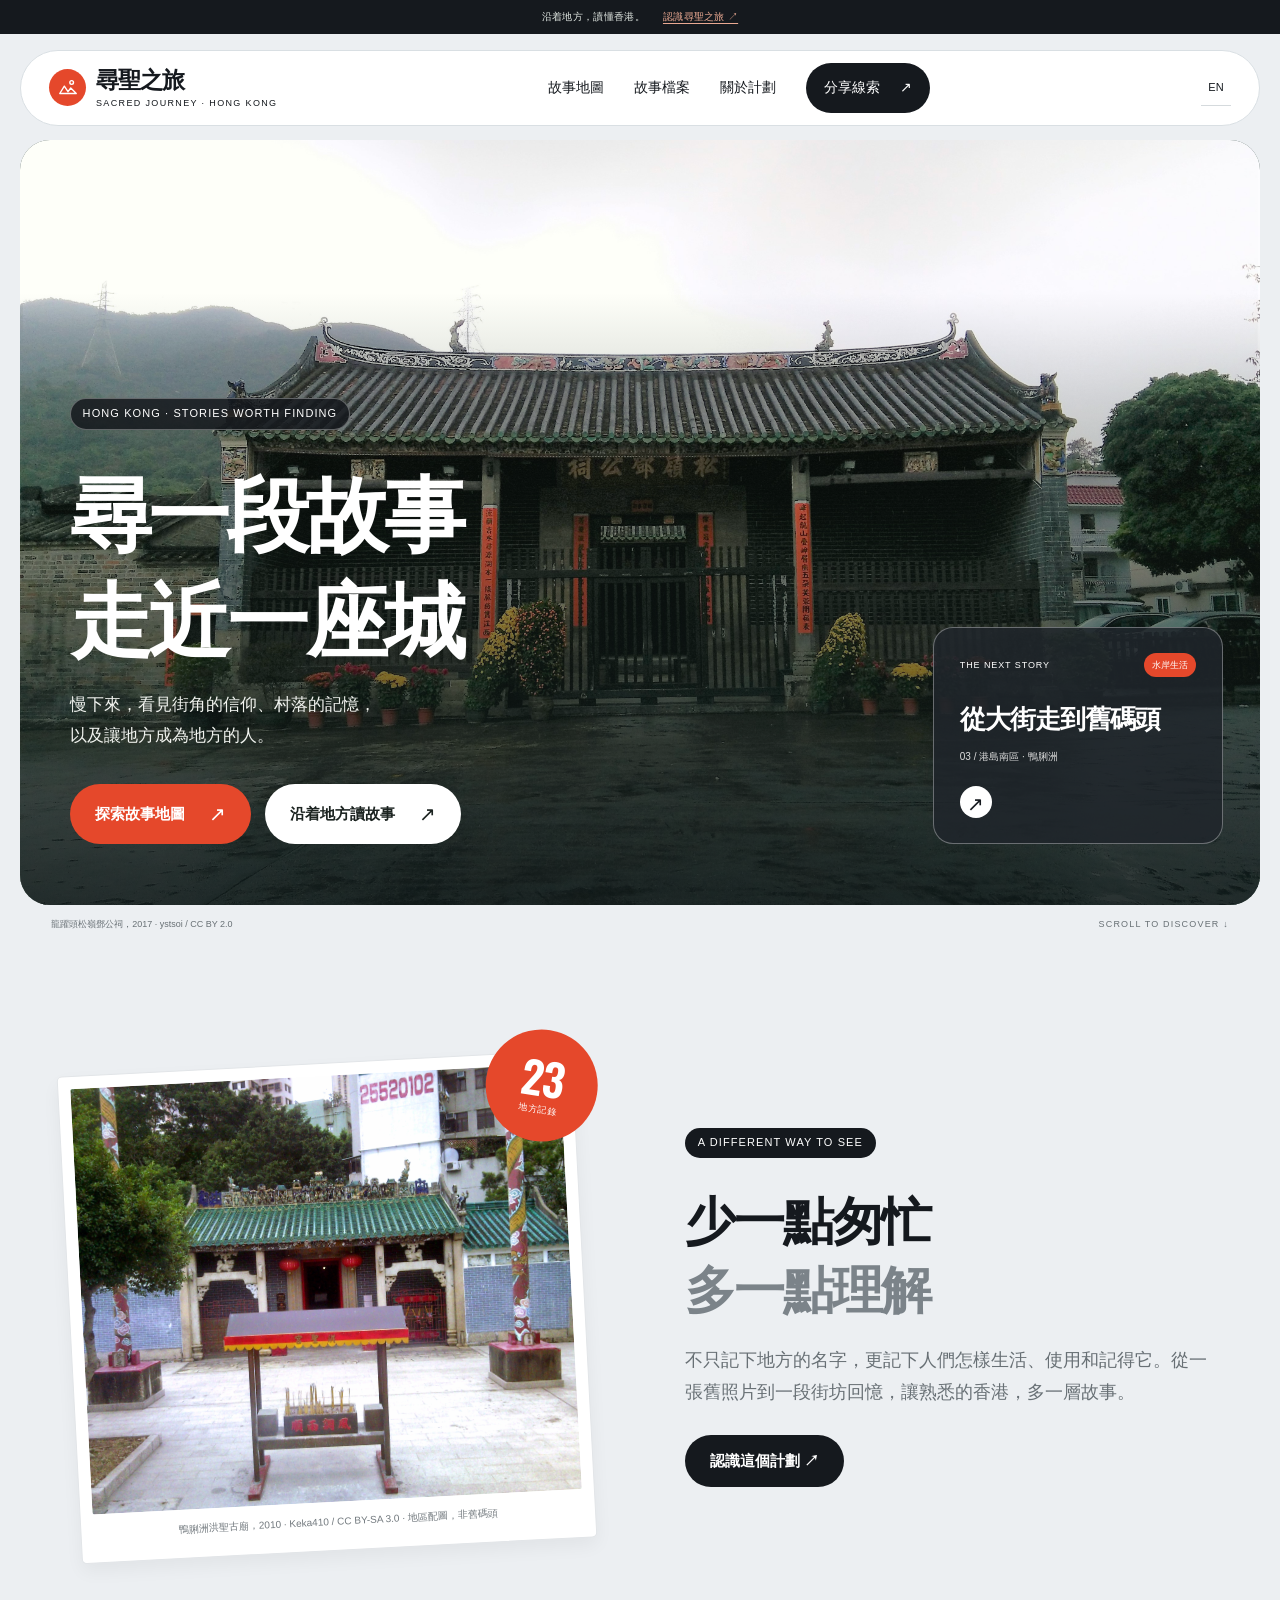
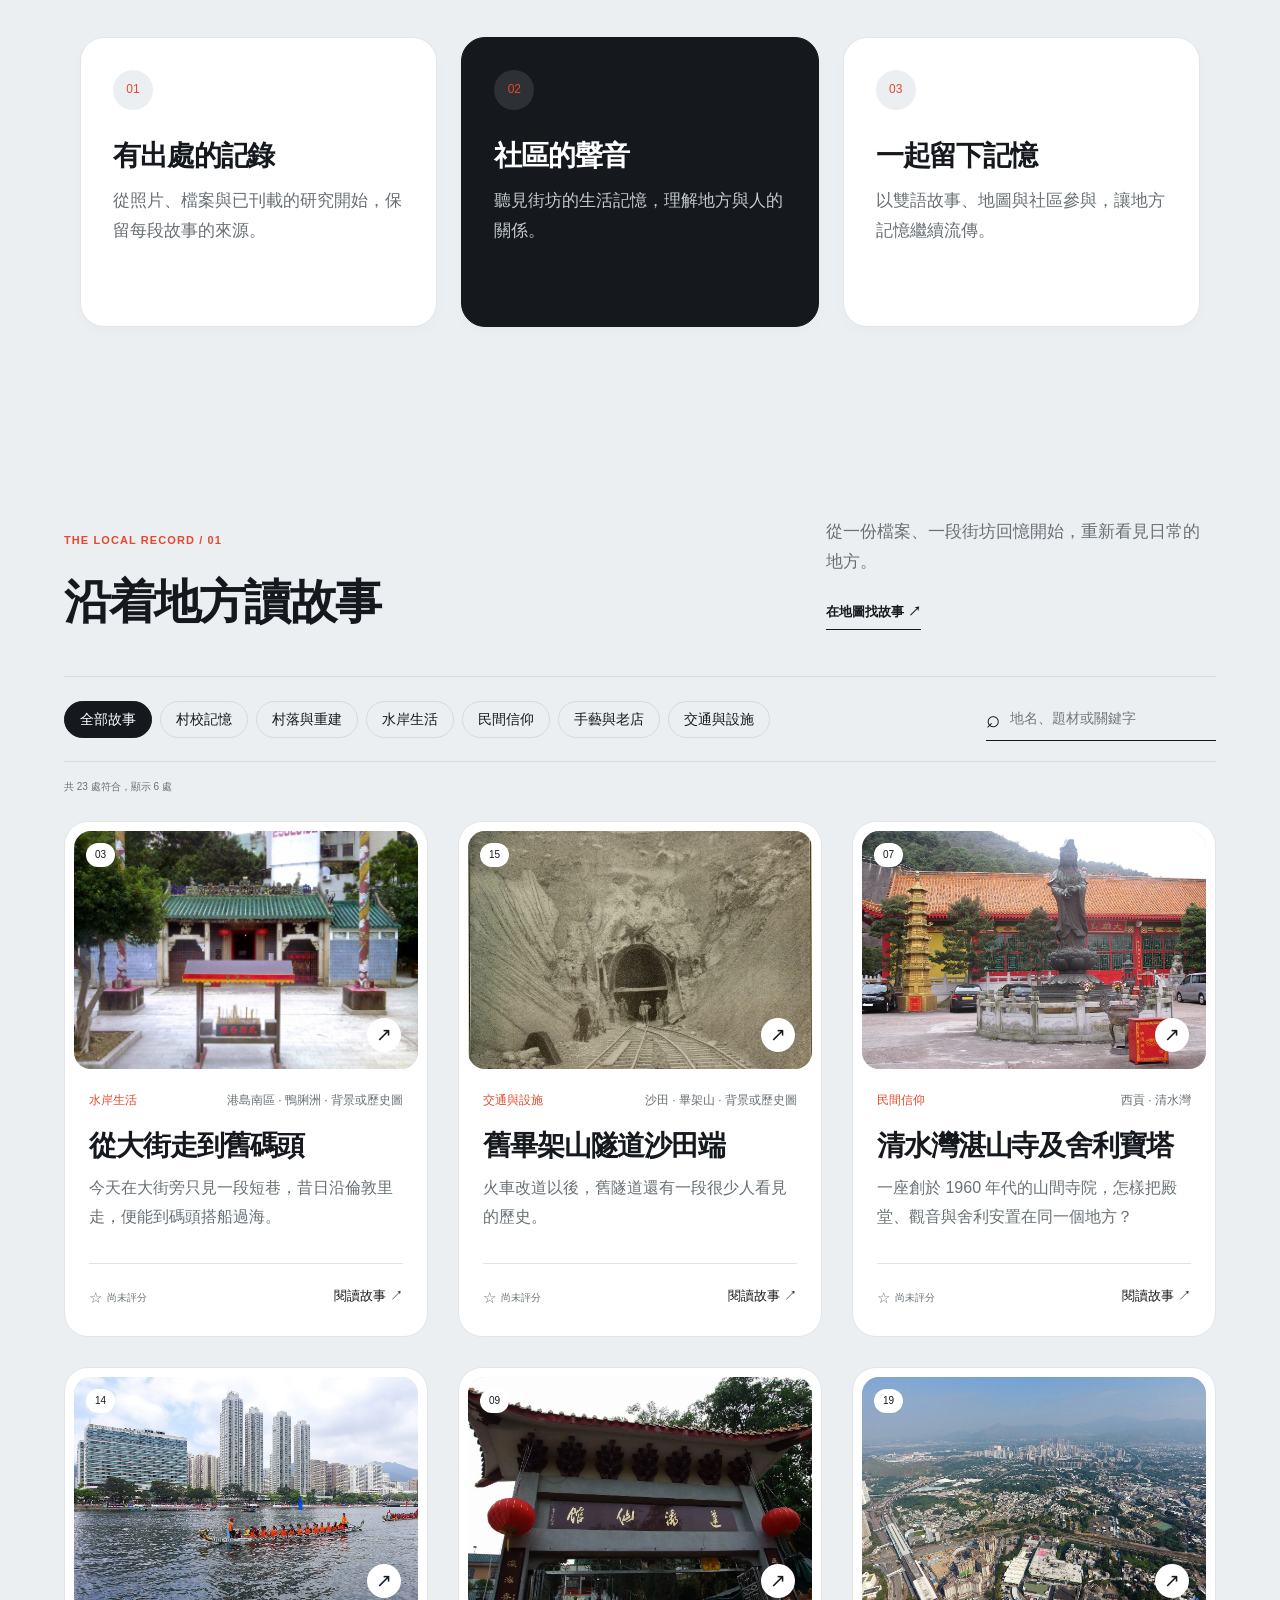
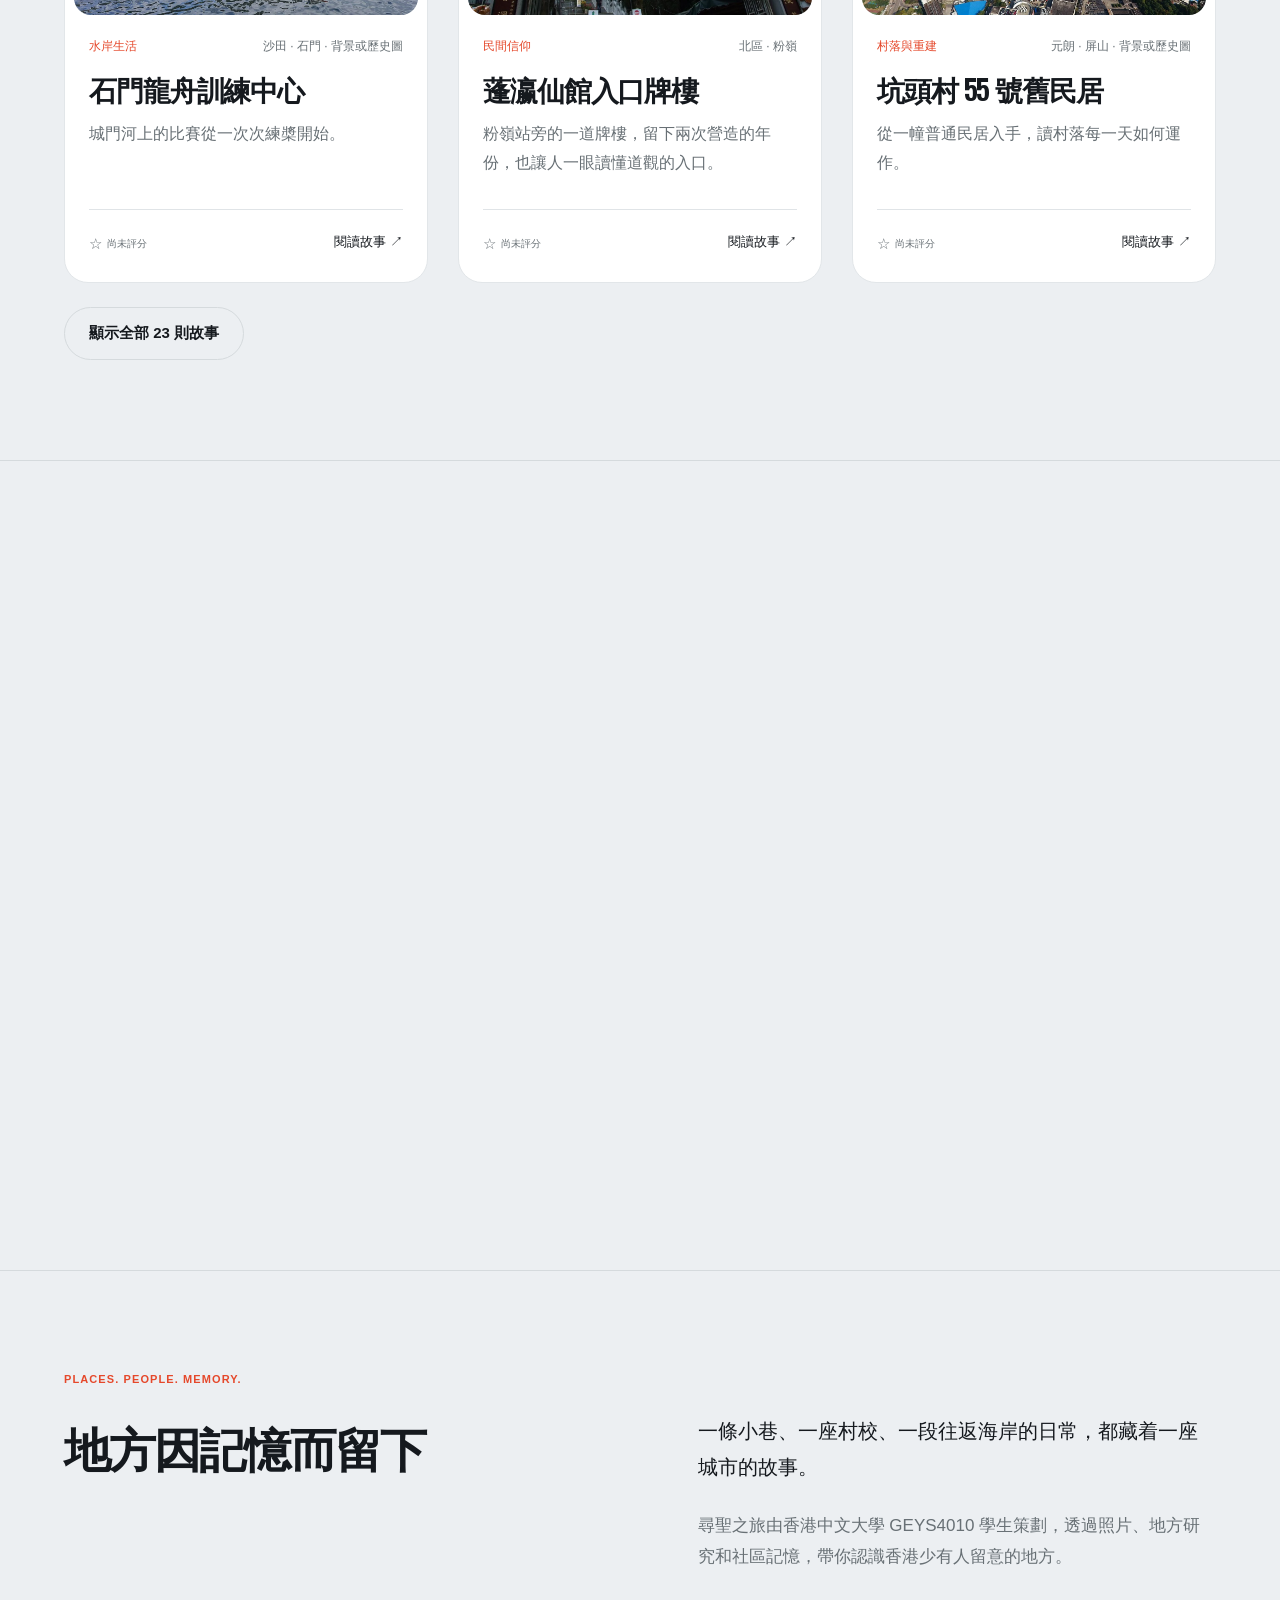
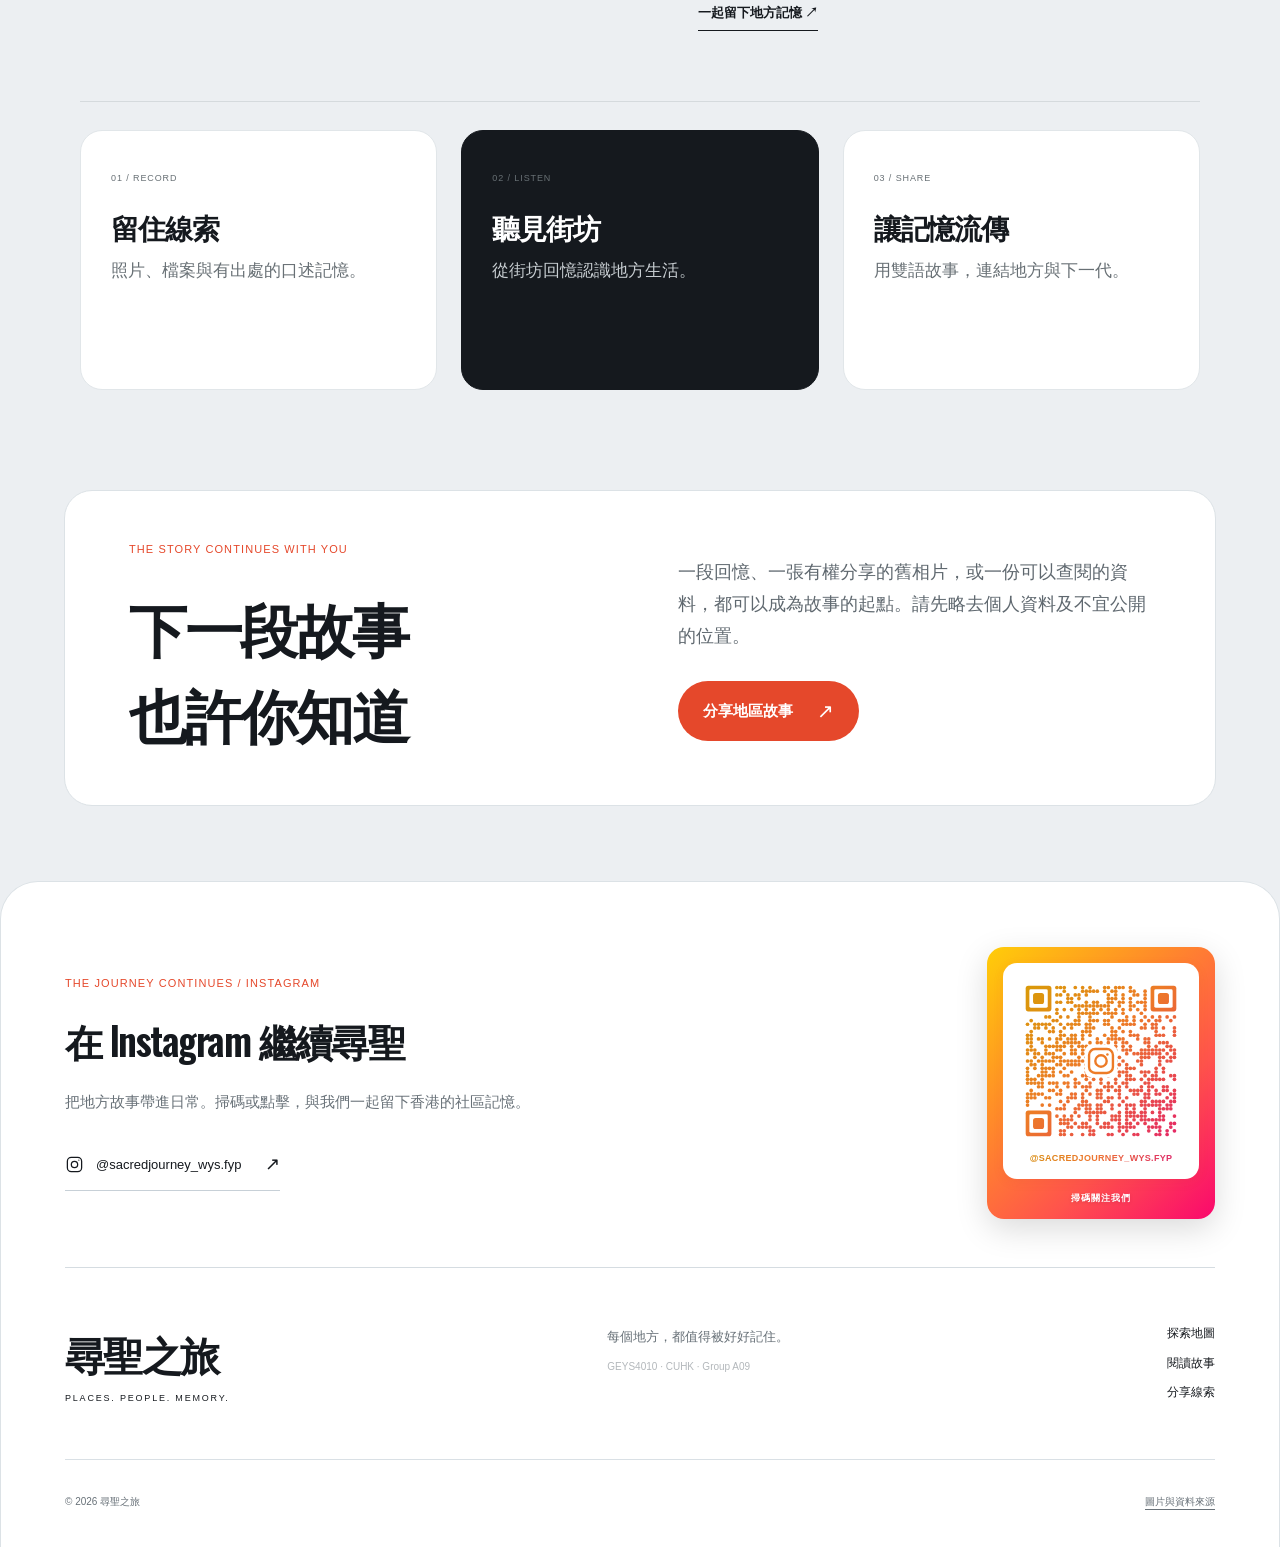
==== commit f9bbbf5a: "Add attributed photo albums to all 23 place stories" ====
--- a/index.html
+++ b/index.html
@@ -1,2 +1,2 @@
 <!doctype html>
-<html lang="zh-Hant"><head><meta charset="UTF-8"><meta name="viewport" content="width=device-width,initial-scale=1"><meta name="theme-color" content="#eeeade"><meta name="description" content="尋聖之旅：從香港的地方檔案與街坊記憶，重新認識我們生活的城市。"><title>尋聖之旅 · Sacred Journey</title><link rel="stylesheet" href="./production/assets/vendor/leaflet.css"><link rel="stylesheet" href="./production/style.css?v=20261119-copyedit"></head><body><a class="skip" href="#main">跳至內容 / Skip to content</a><div id="app"></div><div id="toast" role="status" aria-live="polite"></div><script type="module" src="./production/app.js?v=20261119-copyedit"></script></body></html>
+<html lang="zh-Hant"><head><meta charset="UTF-8"><meta name="viewport" content="width=device-width,initial-scale=1"><meta name="theme-color" content="#eeeade"><meta name="description" content="尋聖之旅：從香港的地方檔案與街坊記憶，重新認識我們生活的城市。"><title>尋聖之旅 · Sacred Journey</title><link rel="stylesheet" href="./production/assets/vendor/leaflet.css"><link rel="stylesheet" href="./production/style.css?v=20261119-copyedit"><link rel="stylesheet" href="./story-album.css?v=20261119-album"></head><body><a class="skip" href="#main">跳至內容 / Skip to content</a><div id="app"></div><div id="toast" role="status" aria-live="polite"></div><script type="module" src="./production/app.js?v=20261119-story-album"></script></body></html>
--- a/story-album.css
+++ b/story-album.css
@@ -0,0 +1,138 @@
+.story-cover.story-album {
+  margin: 0;
+  padding: 12px;
+  background: #fff;
+  border: 1px solid #e0e5e9;
+  border-radius: 24px;
+}
+
+.album-stack {
+  position: relative;
+  isolation: isolate;
+  margin-bottom: 12px;
+}
+
+.album-stack::before,
+.album-stack::after {
+  content: "";
+  position: absolute;
+  z-index: -1;
+  inset: 8px 14px -5px;
+  border: 1px solid #d9cec0;
+  border-radius: 16px;
+  background: #eee8de;
+}
+
+.album-stack::after {
+  z-index: -2;
+  inset: 12px 26px -10px;
+  background: #f8f5ef;
+}
+
+.album-frame {
+  position: relative;
+  overflow: hidden;
+  border: 1px solid #e8e1d8;
+  border-radius: 16px;
+  background: #f5f1ea;
+}
+
+.story-cover .album-image {
+  display: block;
+  width: 100%;
+  height: clamp(290px, 34vw, 510px);
+  border-radius: 0;
+  object-fit: contain;
+}
+
+.album-frame .cover-number {
+  inset: 12px auto auto 12px;
+  padding: 9px;
+  border-radius: 6px;
+}
+
+.album-bar {
+  display: flex;
+  align-items: center;
+  justify-content: space-between;
+  gap: 12px;
+  min-height: 78px;
+  padding: 7px 4px 1px;
+}
+
+.album-caption {
+  min-width: 0;
+  overflow-wrap: anywhere;
+}
+
+.album-caption-line,
+.album-photo-credit {
+  display: block;
+  font-size: 12px;
+  line-height: 1.45;
+}
+
+.album-photo-kind {
+  display: inline-block;
+  margin-inline-end: .6em;
+  color: var(--accent, #9e3a2d);
+  font-weight: 650;
+}
+
+.album-photo-credit {
+  margin-top: 5px;
+  color: #555f65;
+  font-size: 11px;
+}
+
+.album-photo-credit a {
+  text-decoration: underline;
+  text-underline-offset: 2px;
+}
+
+.album-controls {
+  display: flex;
+  flex: none;
+  align-items: center;
+  gap: 7px;
+}
+
+.album-controls button {
+  display: grid;
+  width: 44px;
+  height: 44px;
+  place-items: center;
+  padding: 0;
+  border: 1px solid #dfe3e5;
+  border-radius: 50%;
+  background: #fff;
+  color: #1f272b;
+  font-size: 18px;
+  line-height: 1;
+}
+
+.album-controls button:hover {
+  border-color: #242a2e;
+  background: #242a2e;
+  color: #fff;
+}
+
+.album-controls button:focus-visible {
+  outline: 2px solid var(--accent, #9e3a2d);
+  outline-offset: 2px;
+}
+
+.album-count {
+  min-width: 34px;
+  text-align: center;
+  color: #555f65;
+  font-size: 11px;
+  font-variant-numeric: tabular-nums;
+}
+
+@media (max-width: 680px) {
+  .story-cover.story-album { padding: 8px; border-radius: 20px; }
+  .story-cover .album-image { height: clamp(205px, 63vw, 365px); }
+  .album-bar { align-items: flex-start; gap: 6px; }
+  .album-controls { gap: 3px; }
+}
